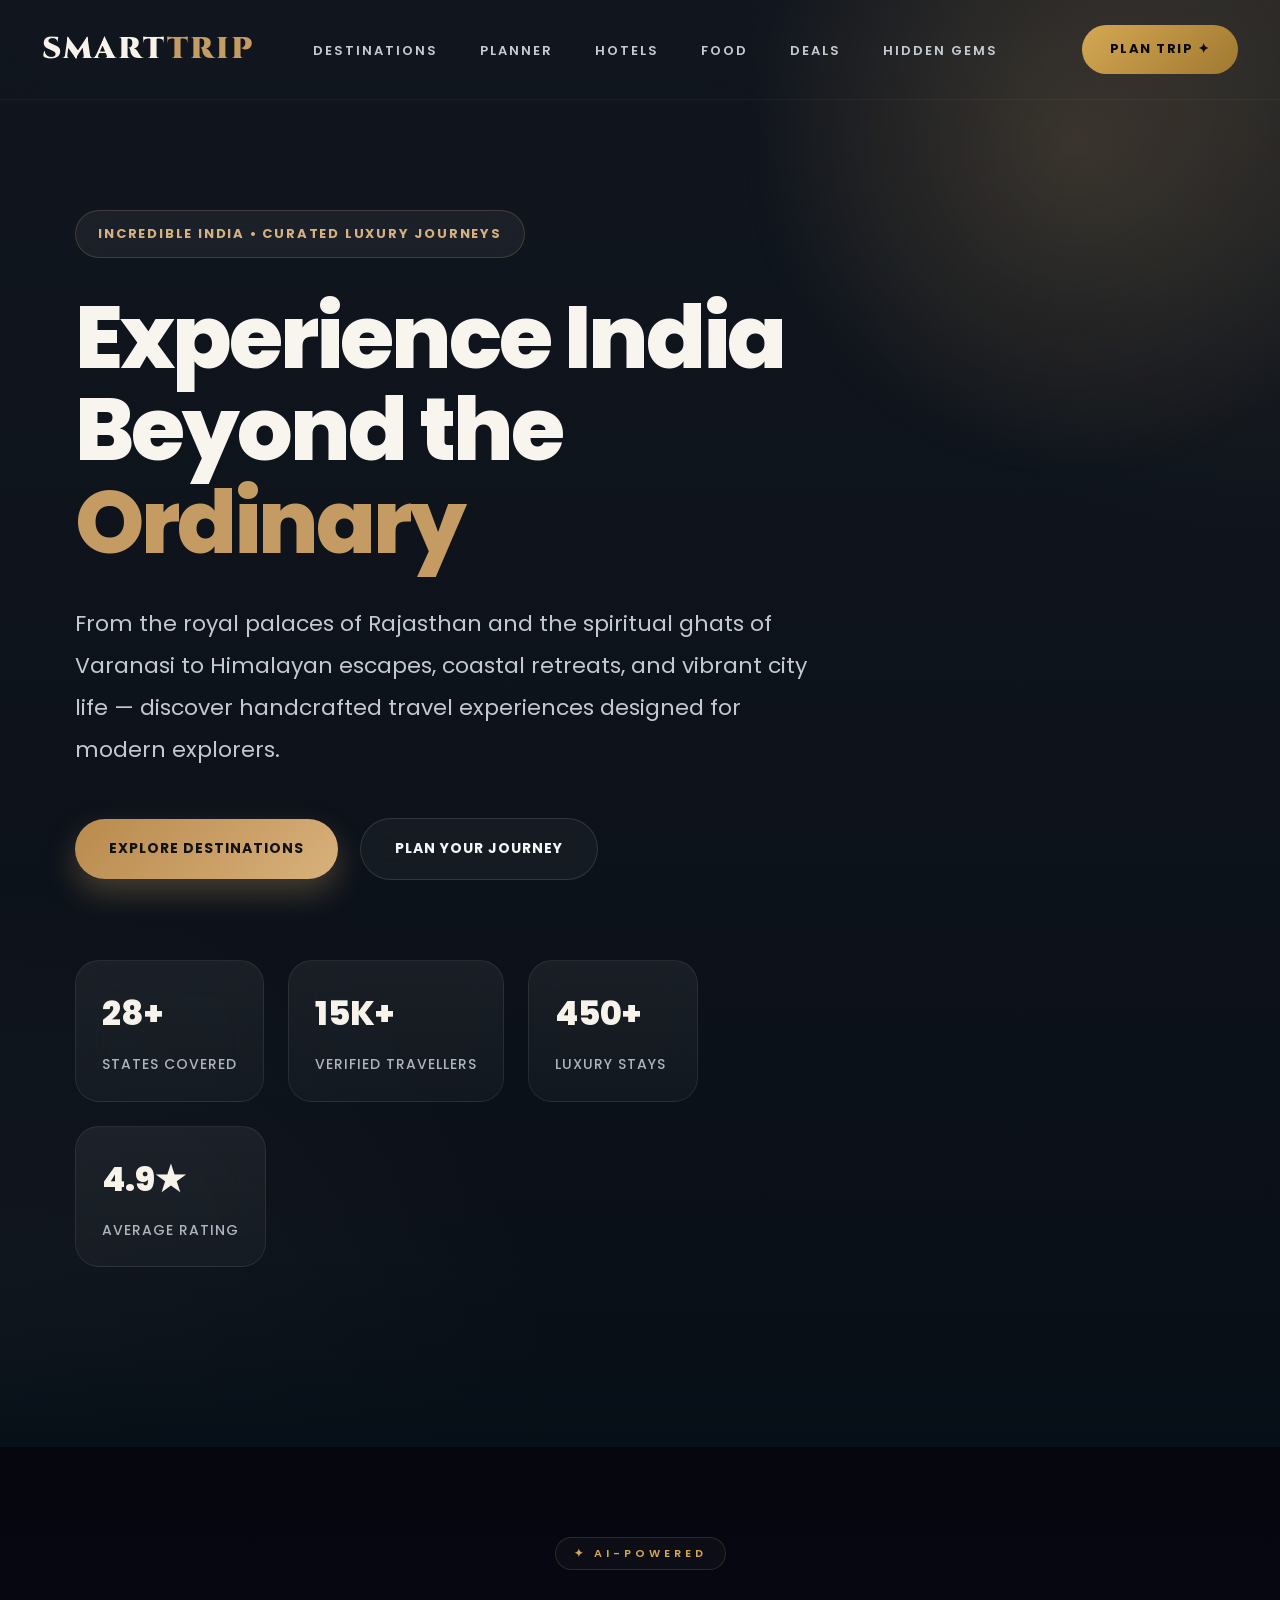
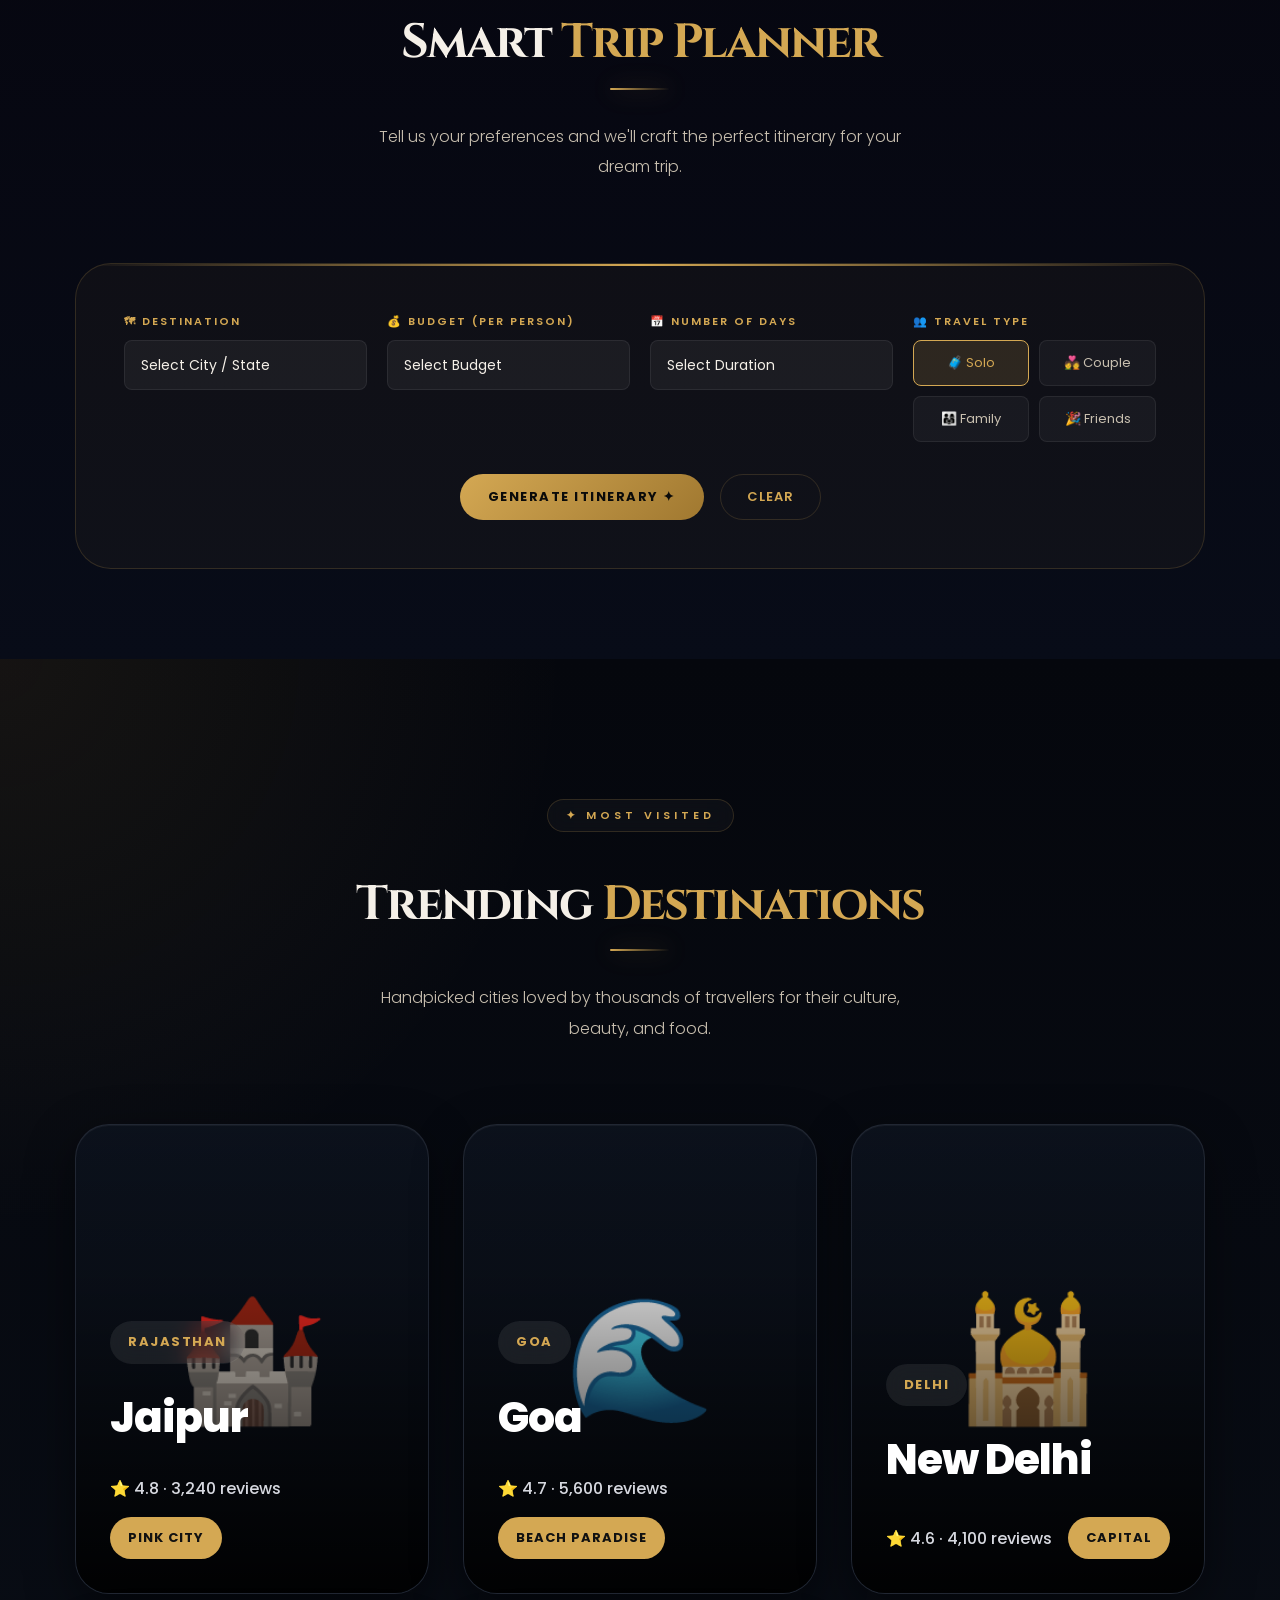
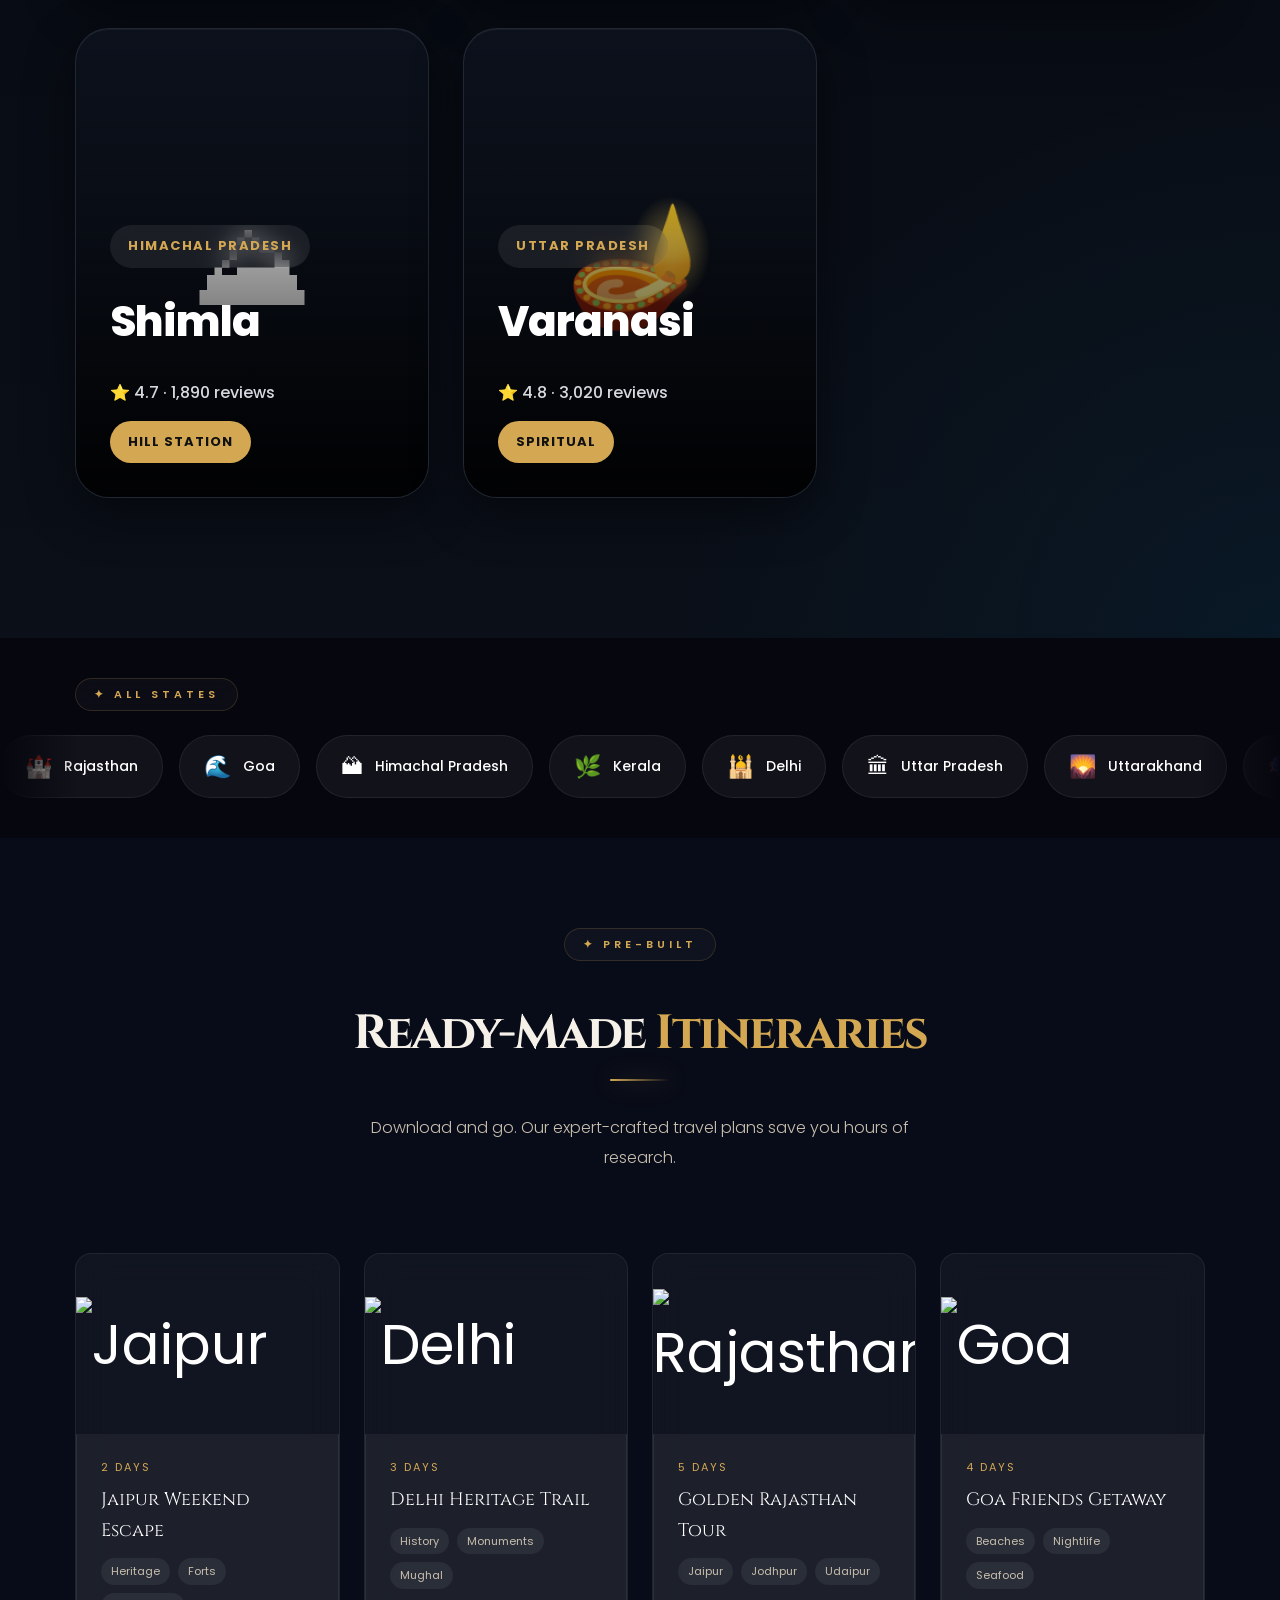
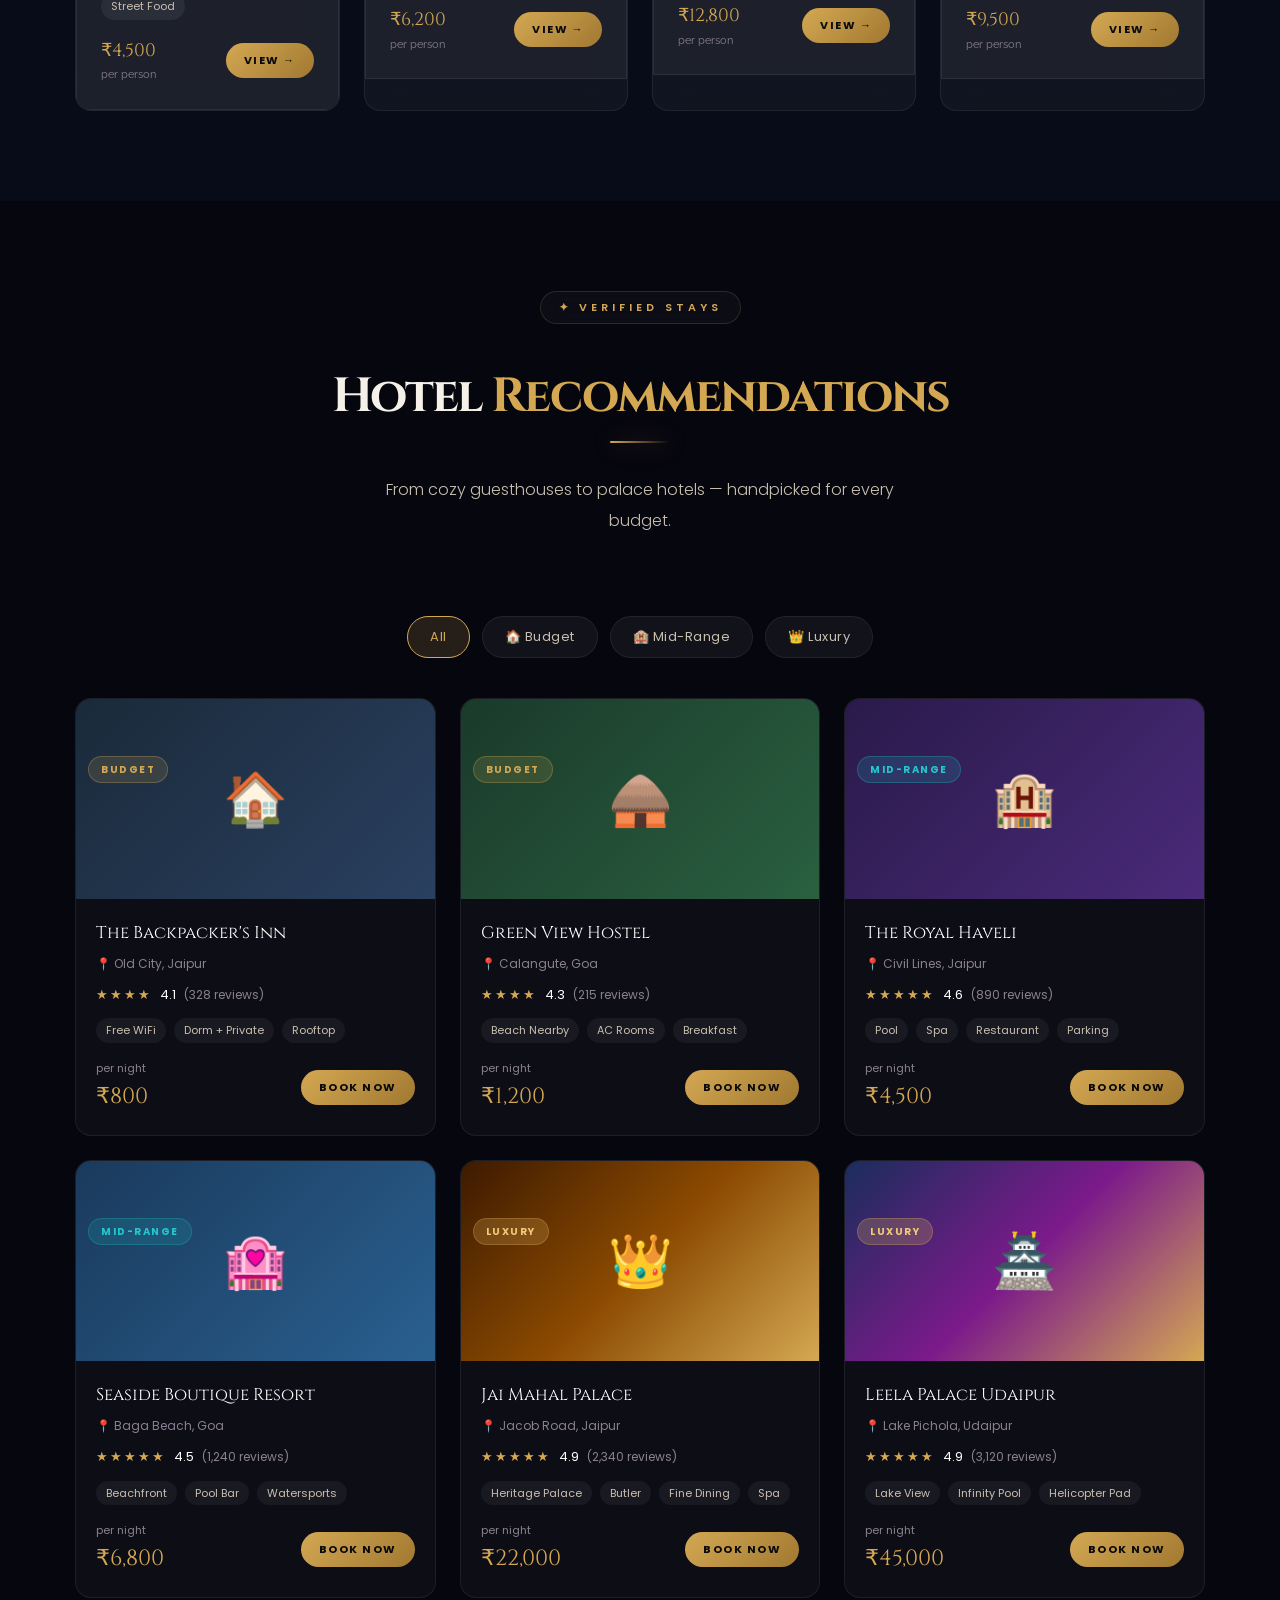
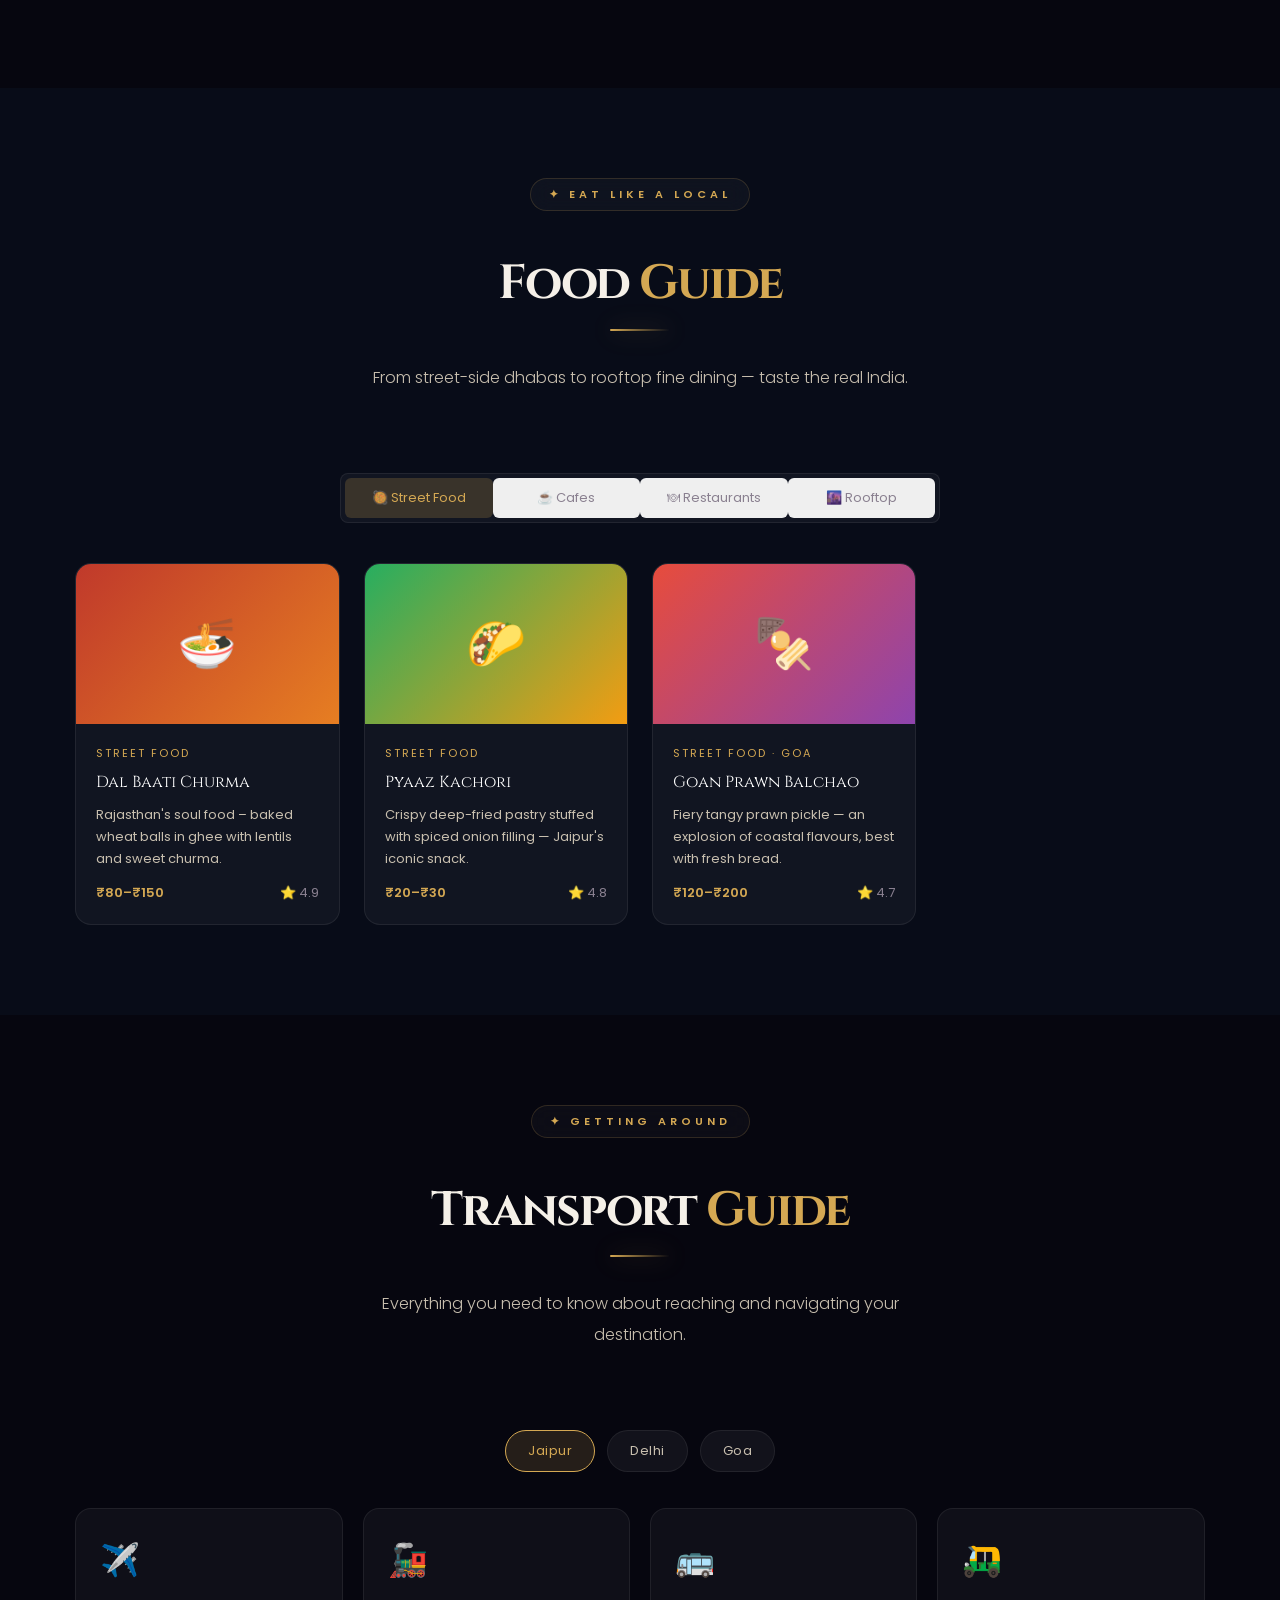
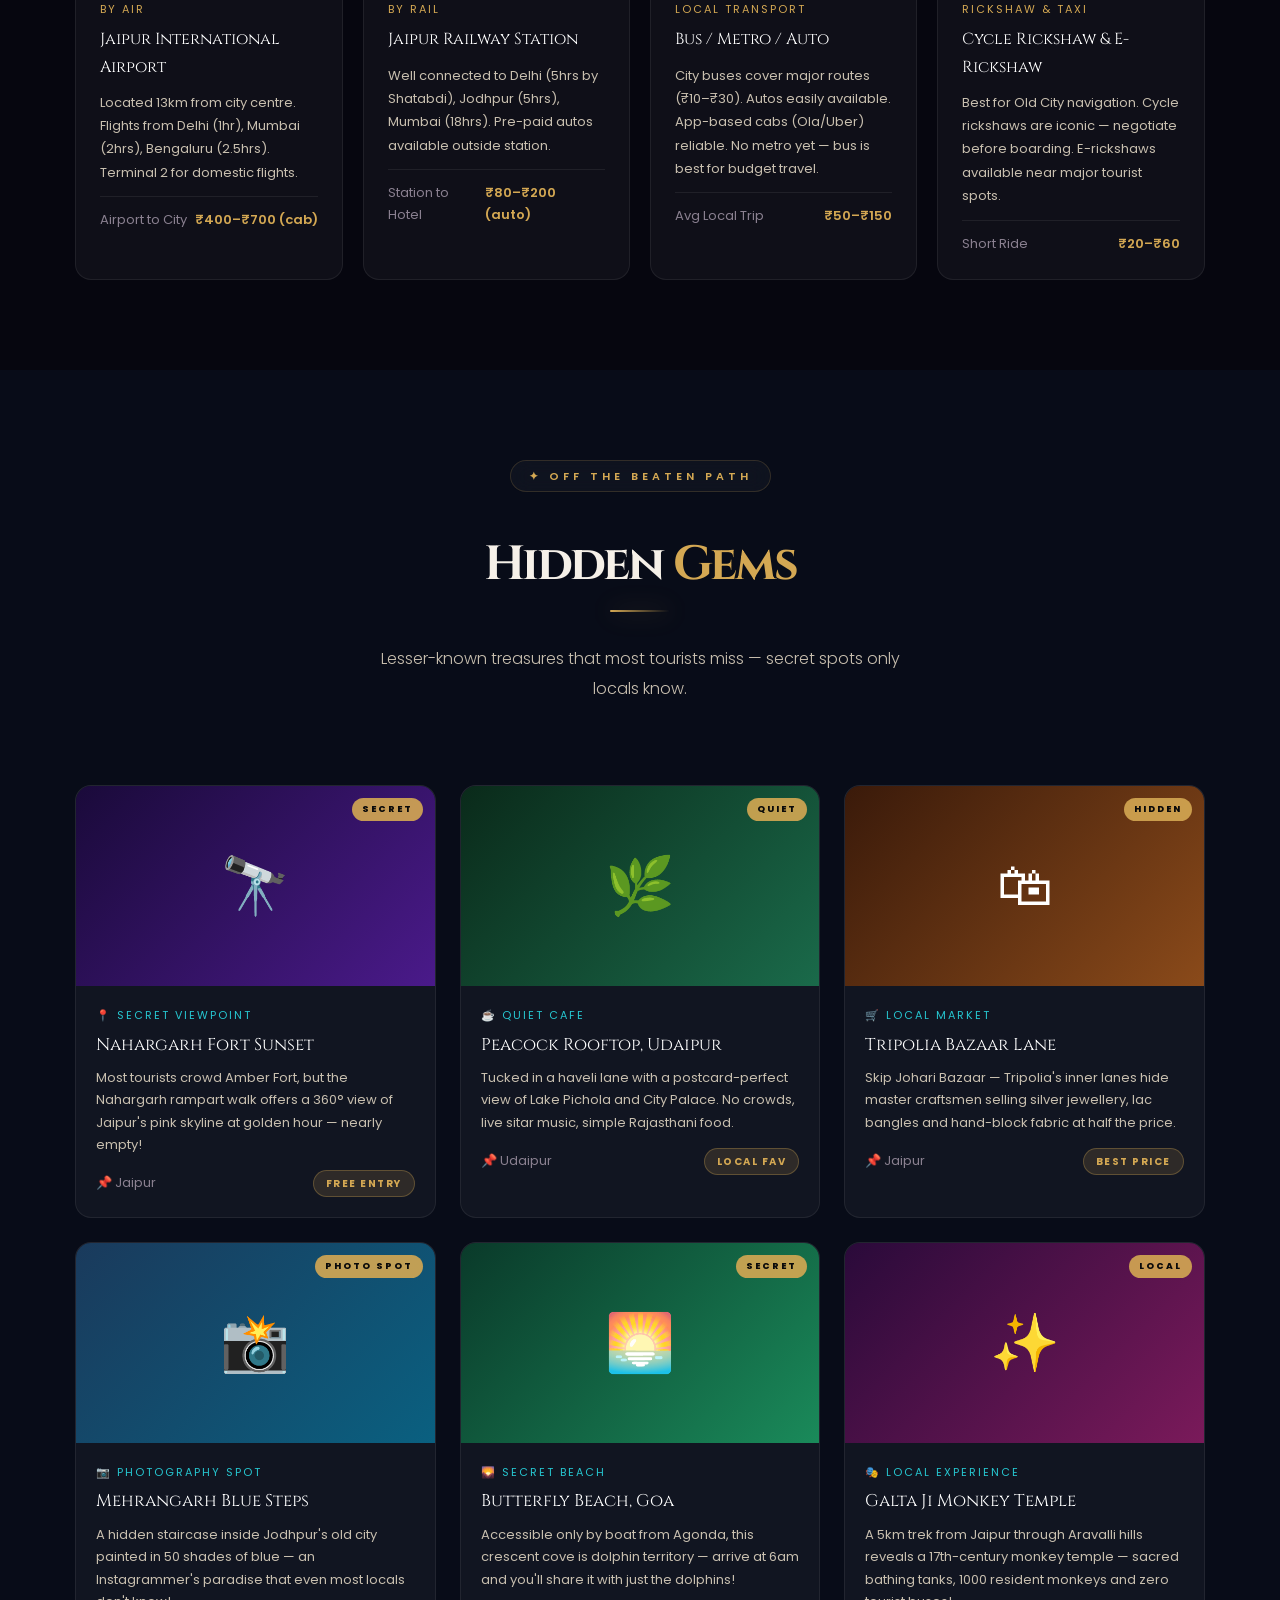
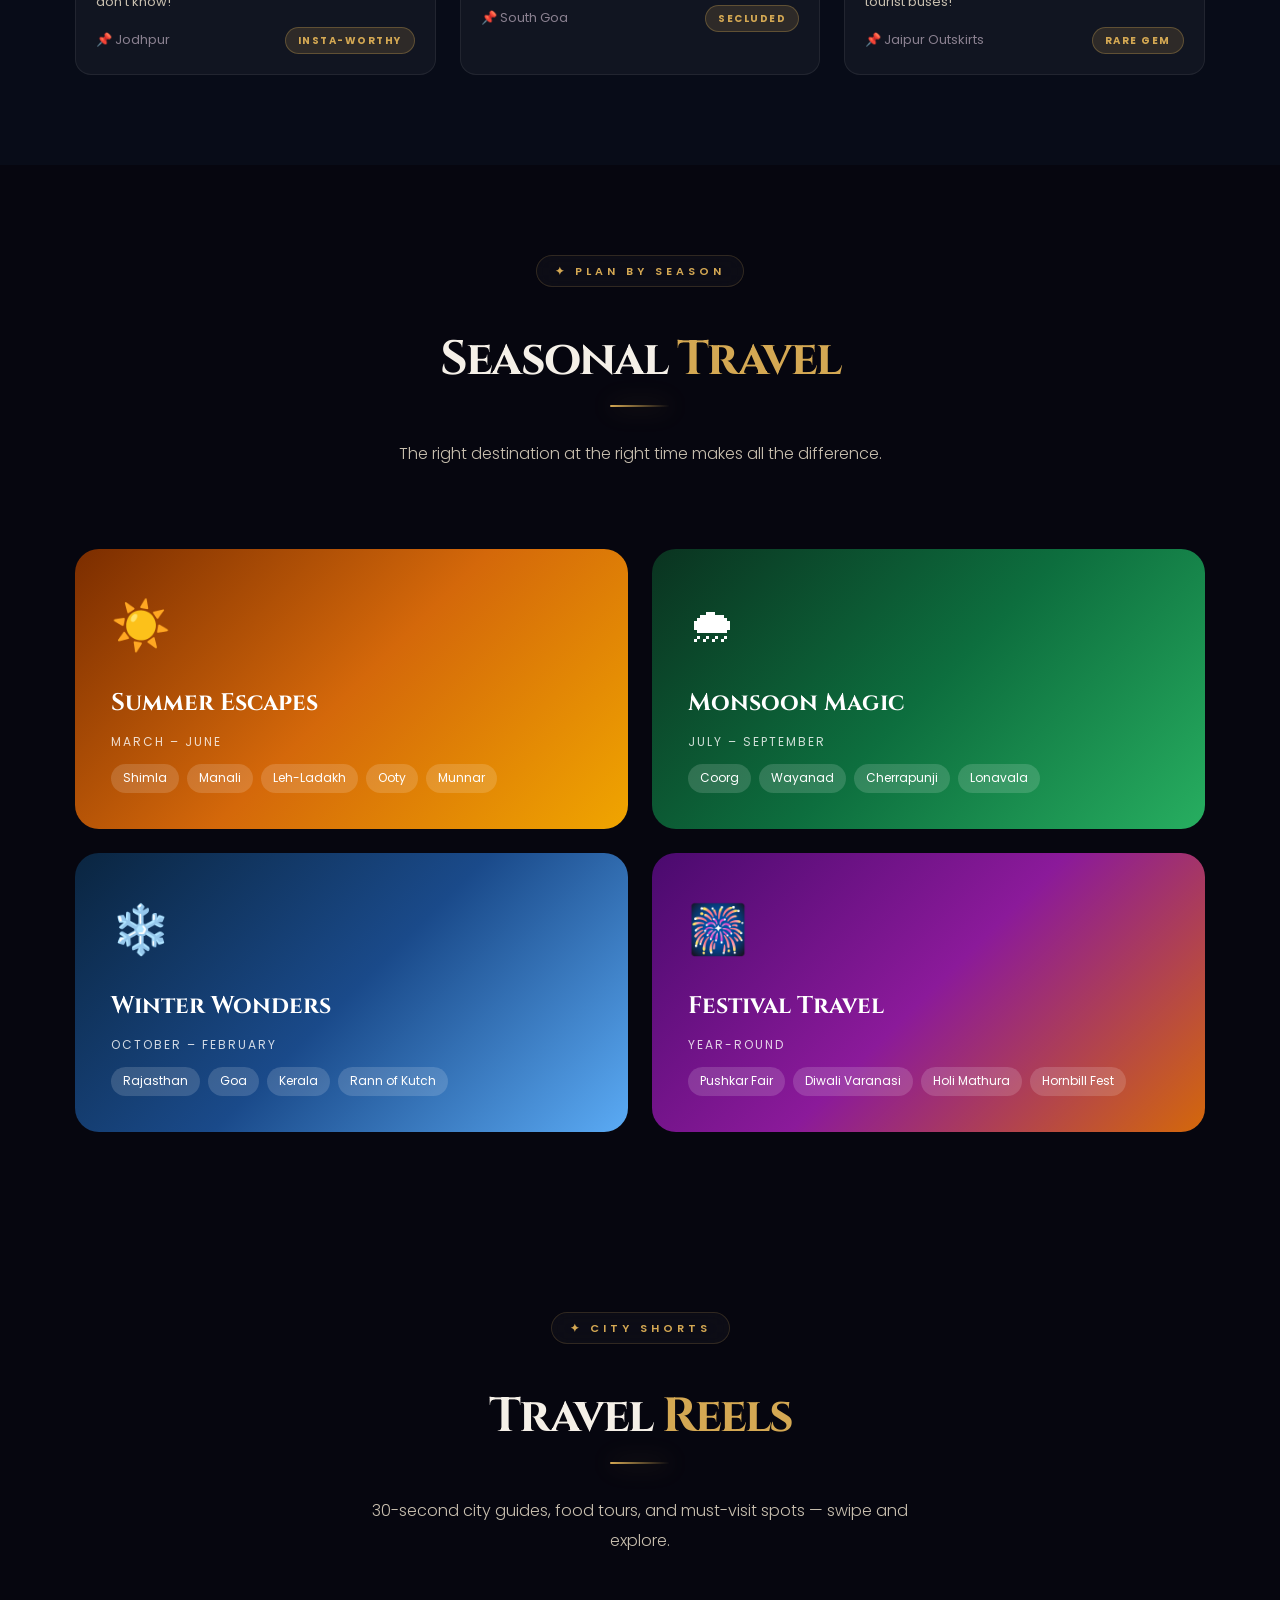
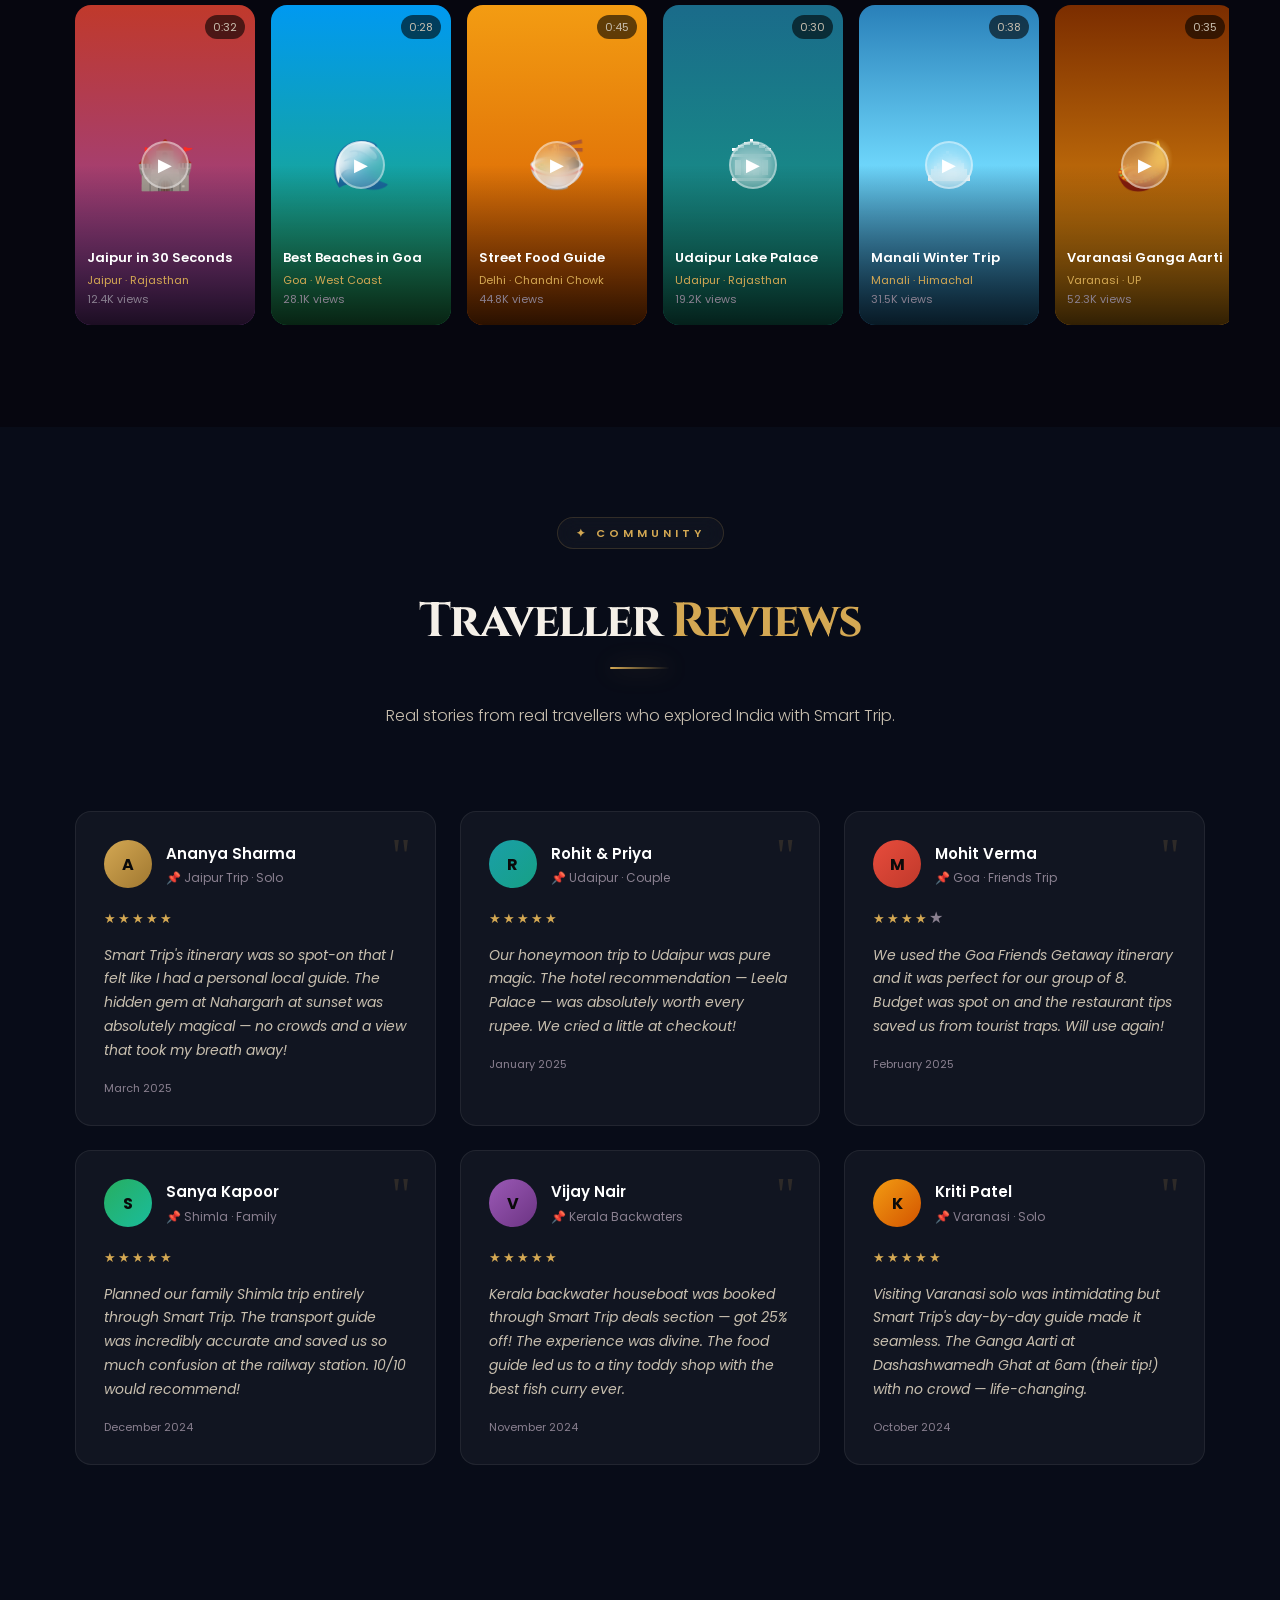
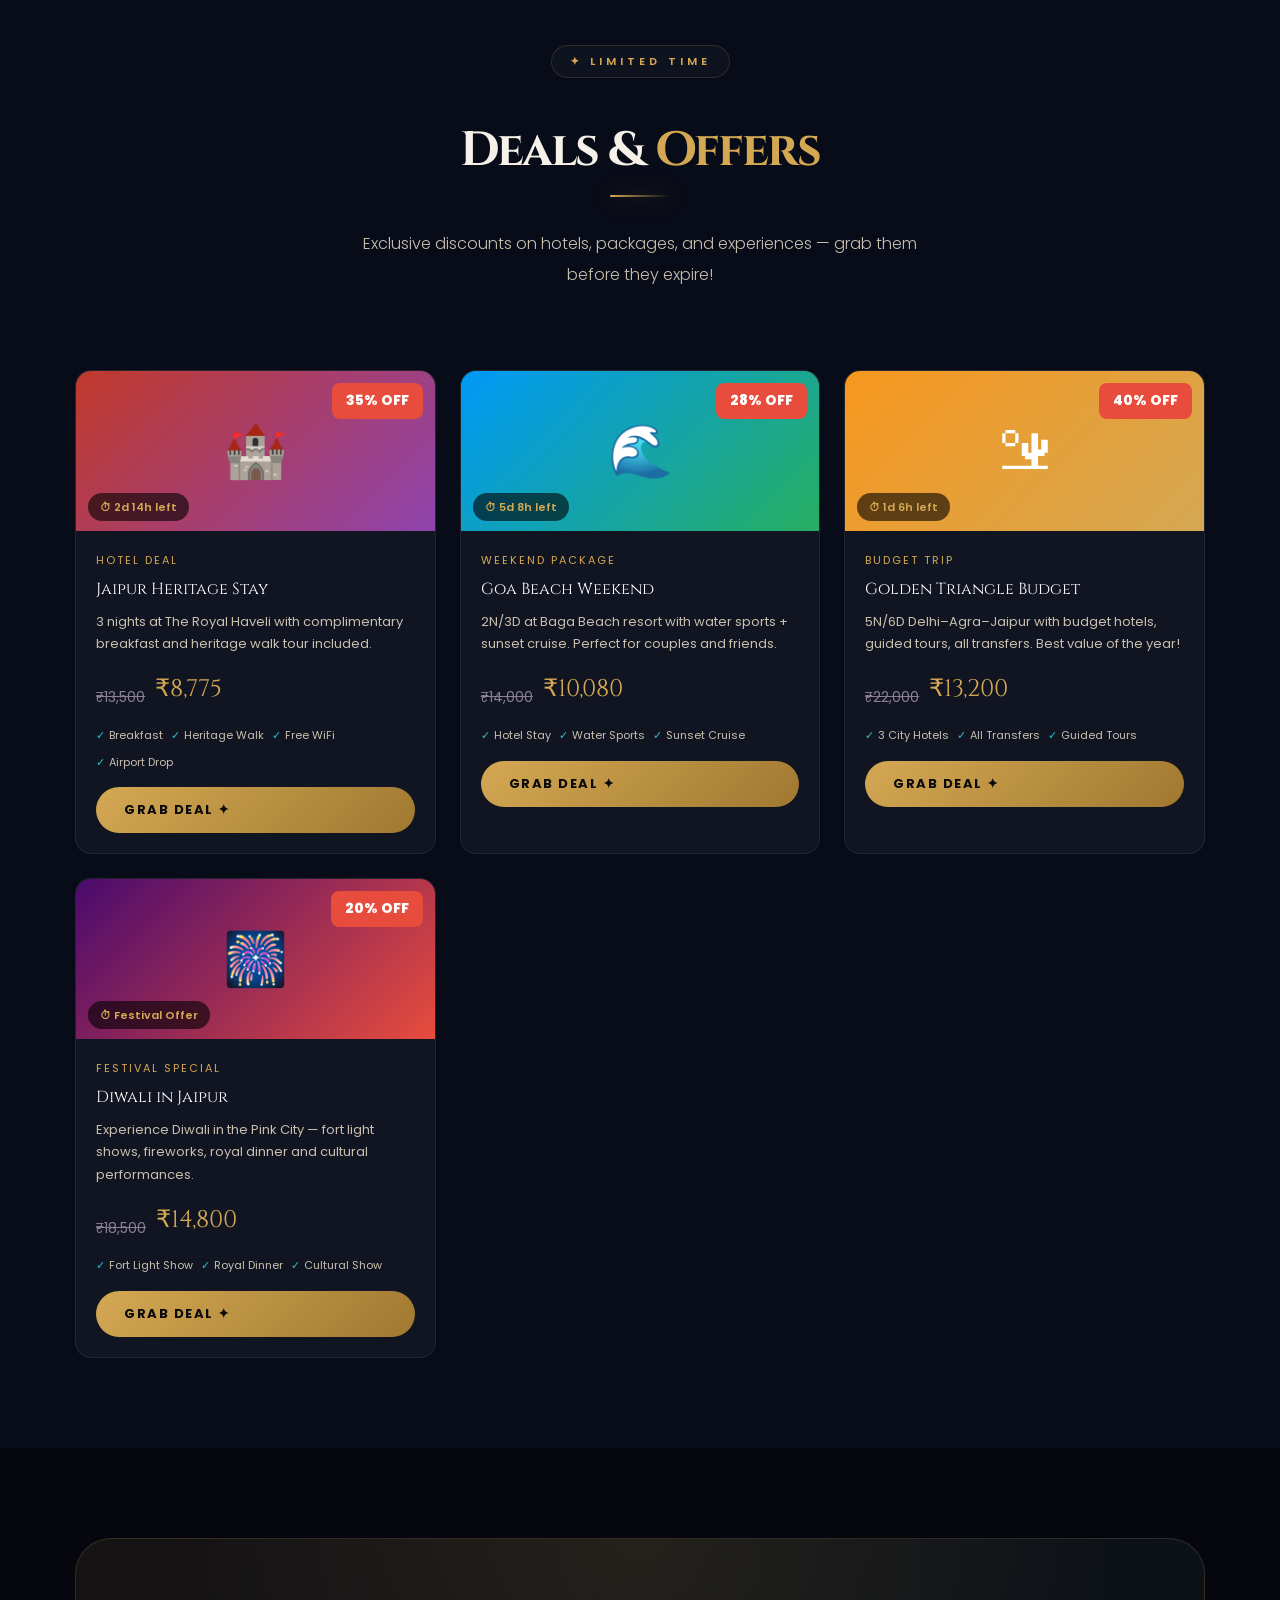
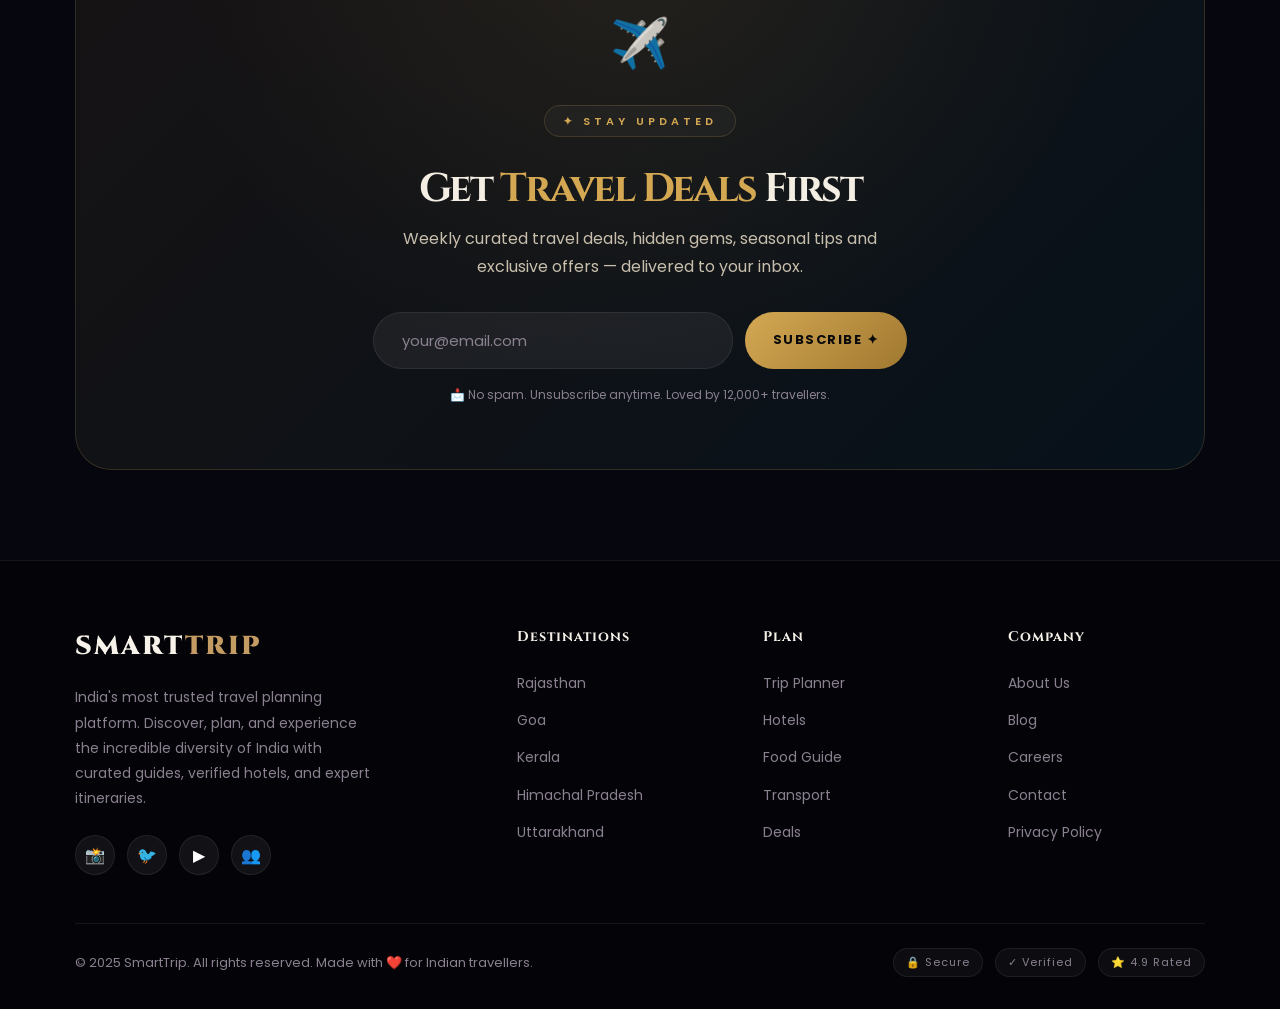
==== index.html @ fc83977a "first commit" ====
<!DOCTYPE html>
<html lang="en">
<head>
     <meta charset="UTF-8">
    <meta name="viewport" content="width=device-width, initial-scale=1.0">
    <meta name="description" content="Smart Trip – India's premium travel planner. Discover hotels, itineraries, hidden gems, food guides, and exclusive deals for every destination.">
    <meta name="keywords" content="India travel, Jaipur trip, Rajasthan tour, hotel booking, travel planner, hidden gems India">
    <title>Smart Trip – Plan Your Perfect Journey</title>
    
    <!-- Google Fonts -->
    <link rel="preconnect" href="https://fonts.googleapis.com">
    <link href="https://fonts.googleapis.com/css2?family=Cinzel:wght@400;600;700;900&amp;family=Raleway:ital,wght@0,300;0,400;0,500;0,600;1,300&amp;family=DM+Serif+Display&amp;display=swap" rel="stylesheet">
    <!-- ============================================================NAVBAR============================================================ -->
    <!-- CSS -->
       <link rel="stylesheet" href="assets/css/style.css">
  <link rel="stylesheet" href="assets/css/auth.css">
</head>
<body>
     <!-- ============================================================
       NAVBAR
  ============================================================ -->
  <nav id="navbar">
    <div class="nav-inner">
      <div class="nav-logo">SMART<span>TRIP</span></div>
      <ul class="nav-links">
        <li><a href="#destinations">Destinations</a></li>
        <li><a href="#planner">Planner</a></li>
        <li><a href="#hotels">Hotels</a></li>
        <li><a href="#food">Food</a></li>
        <li><a href="#deals">Deals</a></li>
        <li><a href="#hidden-gems">Hidden Gems</a></li>
      </ul>
      <a href="#planner" class="btn-gold nav-cta">Plan Trip ✦</a>
      <button class="hamburger" id="hamburger" aria-label="Menu">
        <span></span><span></span><span></span>
      </button>
    </div>
  </nav>

  <!-- Mobile Menu -->
  <div class="mobile-menu" id="mobileMenu">
    <button class="close-menu" id="closeMenu">✕</button>
    <a href="#destinations" onclick="closeMobileMenu()">Destinations</a>
    <a href="#planner" onclick="closeMobileMenu()">Planner</a>
    <a href="#hotels" onclick="closeMobileMenu()">Hotels</a>
    <a href="#food" onclick="closeMobileMenu()">Food</a>
    <a href="#hidden-gems" onclick="closeMobileMenu()">Hidden Gems</a>
    <a href="#deals" onclick="closeMobileMenu()">Deals</a>
  </div>

<!-- ============================================================
     PREMIUM INDIA HERO SECTION
============================================================ -->

<section id="hero">

  <!-- BACKGROUND LAYERS -->

  <div class="hero-overlay"></div>

  <div class="hero-light"></div>

  <div class="hero-noise"></div>


  <!-- MAIN CONTENT -->

  <div class="container">

    <div class="hero-content">

      <!-- TOP LABEL -->

      <div class="hero-badge">
        Incredible India • Curated Luxury Journeys
      </div>


      <!-- MAIN TITLE -->

      <h1 class="hero-title">

        Experience India <br>

        Beyond the <span>Ordinary</span>

      </h1>


      <!-- SUBTEXT -->

      <p class="hero-sub">

        From the royal palaces of Rajasthan and the spiritual ghats of Varanasi
        to Himalayan escapes, coastal retreats, and vibrant city life —
        discover handcrafted travel experiences designed for modern explorers.

      </p>


      <!-- BUTTONS -->

      <div class="hero-buttons">

        <a href="#destinations" class="hero-btn-primary">

          Explore Destinations

        </a>


        <a href="#planner" class="hero-btn-secondary">

          Plan Your Journey

        </a>

      </div>


      <!-- INFO STRIP -->

      <div class="hero-info">

        <div class="info-card">

          <h3>28+</h3>

          <p>States Covered</p>

        </div>


        <div class="info-card">

          <h3>15K+</h3>

          <p>Verified Travellers</p>

        </div>


        <div class="info-card">

          <h3>450+</h3>

          <p>Luxury Stays</p>

        </div>


        <div class="info-card">

          <h3>4.9★</h3>

          <p>Average Rating</p>

        </div>

      </div>

    </div>

  </div>


  <!-- BOTTOM FADE -->

  <div class="hero-bottom-fade"></div>

</section>

  <!-- ============================================================
       FEATURE 1: SMART TRIP PLANNER
  ============================================================ -->
  <section id="planner">
    <div class="container">
      <div class="section-header reveal">
        <span class="section-label">✦ AI-Powered</span>
        <h2 class="section-title">Smart <span>Trip Planner</span></h2>
        <div class="gold-line"></div>
        <p class="section-sub">Tell us your preferences and we'll craft the perfect itinerary for your dream trip.</p>
      </div>
      <div class="planner-card reveal">
        <div class="planner-grid">
          <!-- State / City -->
          <div class="planner-field">
            <label>🗺 Destination</label>
            <select id="pl-city">
              <option value="">Select City / State</option>
              <option value="Jaipur">Jaipur, Rajasthan</option>
              <option value="Udaipur">Udaipur, Rajasthan</option>
              <option value="Jodhpur">Jodhpur, Rajasthan</option>
              <option value="Delhi">New Delhi</option>
              <option value="Goa">Goa</option>
              <option value="Shimla">Shimla, Himachal</option>
              <option value="Varanasi">Varanasi, UP</option>
              <option value="Mumbai">Mumbai, Maharashtra</option>
              <option value="Kerala">Kerala (God's Own Country)</option>
              <option value="Manali">Manali, Himachal</option>
            </select>
          </div>
          <!-- Budget -->
          <div class="planner-field">
            <label>💰 Budget (per person)</label>
            <select id="pl-budget">
              <option value="">Select Budget</option>
              <option value="budget">Budget – Under ₹5,000</option>
              <option value="mid">Mid-Range – ₹5K–₹15K</option>
              <option value="luxury">Luxury – ₹15K+</option>
            </select>
          </div>
          <!-- Days -->
          <div class="planner-field">
            <label>📅 Number of Days</label>
            <select id="pl-days">
              <option value="">Select Duration</option>
              <option value="1">1 Day (Quick Getaway)</option>
              <option value="2">2 Days (Weekend)</option>
              <option value="3">3 Days</option>
              <option value="5">5 Days</option>
              <option value="7">7 Days (Full Week)</option>
              <option value="10">10 Days (Explorer)</option>
            </select>
          </div>
          <!-- Group Type -->
          <div class="planner-field">
            <label>👥 Travel Type</label>
            <div class="planner-type-group" id="travelType">
              <button class="type-btn active" data-type="Solo">🧳 Solo</button>
              <button class="type-btn" data-type="Couple">💑 Couple</button>
              <button class="type-btn" data-type="Family">👨&zwj;👩&zwj;👧 Family</button>
              <button class="type-btn" data-type="Friends">🎉 Friends</button>
            </div>
          </div>
        </div>
        <div class="planner-actions">
          <button class="btn-gold" onclick="generateItinerary()">Generate Itinerary ✦</button>
          <button class="btn-outline" onclick="clearPlanner()">Clear</button>
        </div>
        <!-- Itinerary Result -->
        <div id="itinerary-result">
          <div class="itinerary-header">
            <div>
              <div class="section-label" id="itin-badge">Your Trip</div>
              <h3 class="section-title" style="font-size:26px;" id="itin-title">Sample Itinerary</h3>
            </div>
            <div style="text-align:right">
              <div class="badge" id="itin-budget-badge">Mid-Range</div>
            </div>
          </div>
          <div class="itinerary-days" id="itin-days"></div>
        </div>
      </div>
    </div>
  </section>

  
<!-- ============================================================
       TRENDING DESTINATIONS
  ============================================================ -->
   <section id="destinations">

  <div class="container">

    <div class="section-header reveal">

      <span class="section-label">✦ Most Visited</span>

      <h2 class="section-title">
        Trending <span>Destinations</span>
      </h2>

      <div class="gold-line"></div>

      <p class="section-sub">
        Handpicked cities loved by thousands of travellers
        for their culture, beauty, and food.
      </p>

    </div>


    <div class="dest-grid reveal">


      <!-- RAJASTHAN -->

      <a href="rajasthan.html" class="dest-link">

        <div class="dest-card">

          <div class="dest-img dest-img-placeholder grad-jaipur">
            🏰
          </div>

          <div class="dest-overlay"></div>

          <div class="dest-content">

            <div class="dest-state">Rajasthan</div>

            <div class="dest-name">Jaipur</div>

            <div class="dest-meta">

              <div class="dest-rating">
                ⭐ 4.8 · 3,240 reviews
              </div>

              <span class="dest-tag">
                Pink City
              </span>

            </div>

          </div>

        </div>

      </a>



      <!-- GOA -->

      <a href="goa.html" class="dest-link">

        <div class="dest-card">

          <div class="dest-img dest-img-placeholder grad-goa">
            🌊
          </div>

          <div class="dest-overlay"></div>

          <div class="dest-content">

            <div class="dest-state">Goa</div>

            <div class="dest-name">Goa</div>

            <div class="dest-meta">

              <div class="dest-rating">
                ⭐ 4.7 · 5,600 reviews
              </div>

              <span class="dest-tag">
                Beach Paradise
              </span>

            </div>

          </div>

        </div>

      </a>



      <!-- DELHI -->

      <a href="newdelhi.html" class="dest-link">

        <div class="dest-card">

          <div class="dest-img dest-img-placeholder grad-delhi">
            🕌
          </div>

          <div class="dest-overlay"></div>

          <div class="dest-content">

            <div class="dest-state">Delhi</div>

            <div class="dest-name">New Delhi</div>

            <div class="dest-meta">

              <div class="dest-rating">
                ⭐ 4.6 · 4,100 reviews
              </div>

              <span class="dest-tag">
                Capital
              </span>

            </div>

          </div>

        </div>

      </a>



      <!-- SHIMLA -->

      <a href="shimla.html" class="dest-link">

        <div class="dest-card">

          <div class="dest-img dest-img-placeholder grad-shimla">
            ⛰
          </div>

          <div class="dest-overlay"></div>

          <div class="dest-content">

            <div class="dest-state">
              Himachal Pradesh
            </div>

            <div class="dest-name">
              Shimla
            </div>

            <div class="dest-meta">

              <div class="dest-rating">
                ⭐ 4.7 · 1,890 reviews
              </div>

              <span class="dest-tag">
                Hill Station
              </span>

            </div>

          </div>

        </div>

      </a>



      <!-- VARANASI -->

      <a href="varanasi.html" class="dest-link">

        <div class="dest-card">

          <div class="dest-img dest-img-placeholder grad-varanasi">
            🪔
          </div>

          <div class="dest-overlay"></div>

          <div class="dest-content">

            <div class="dest-state">
              Uttar Pradesh
            </div>

            <div class="dest-name">
              Varanasi
            </div>

            <div class="dest-meta">

              <div class="dest-rating">
                ⭐ 4.8 · 3,020 reviews
              </div>

              <span class="dest-tag">
                Spiritual
              </span>

            </div>

          </div>

        </div>

      </a>


    </div>

  </div>

</section>
  
  
  <!-- States Slider -->
  <section id="states" style="padding: 40px 0;">
    <div class="container" style="margin-bottom:24px;">
      <p class="section-label" style="margin:0">✦ All States</p>
    </div>
    <div class="states-track-wrap">
      <div class="states-track" id="statesTrack">
        <!-- duplicated for infinite scroll -->
        <div class="state-chip"><span class="flag">🏰</span>Rajasthan</div>
        <div class="state-chip"><span class="flag">🌊</span>Goa</div>
        <div class="state-chip"><span class="flag">🏔</span>Himachal Pradesh</div>
        <div class="state-chip"><span class="flag">🌿</span>Kerala</div>
        <div class="state-chip"><span class="flag">🕌</span>Delhi</div>
        <div class="state-chip"><span class="flag">🏛</span>Uttar Pradesh</div>
        <div class="state-chip"><span class="flag">🌄</span>Uttarakhand</div>
        <div class="state-chip"><span class="flag">🎭</span>Maharashtra</div>
        <div class="state-chip"><span class="flag">🐅</span>Madhya Pradesh</div>
        <div class="state-chip"><span class="flag">⛩</span>Tamil Nadu</div>
        <div class="state-chip"><span class="flag">🌺</span>Karnataka</div>
        <div class="state-chip"><span class="flag">🎨</span>Gujarat</div>
        <div class="state-chip"><span class="flag">❄</span>Jammu & Kashmir</div>
        <div class="state-chip"><span class="flag">🍵</span>Assam</div>
        <div class="state-chip"><span class="flag">🔥</span>Andhra Pradesh</div>
        <!-- Duplicate for seamless loop -->
        <div class="state-chip"><span class="flag">🏰</span>Rajasthan</div>
        <div class="state-chip"><span class="flag">🌊</span>Goa</div>
        <div class="state-chip"><span class="flag">🏔</span>Himachal Pradesh</div>
        <div class="state-chip"><span class="flag">🌿</span>Kerala</div>
        <div class="state-chip"><span class="flag">🕌</span>Delhi</div>
        <div class="state-chip"><span class="flag">🏛</span>Uttar Pradesh</div>
        <div class="state-chip"><span class="flag">🌄</span>Uttarakhand</div>
        <div class="state-chip"><span class="flag">🎭</span>Maharashtra</div>
        <div class="state-chip"><span class="flag">🐅</span>Madhya Pradesh</div>
        <div class="state-chip"><span class="flag">⛩</span>Tamil Nadu</div>
        <div class="state-chip"><span class="flag">🌺</span>Karnataka</div>
        <div class="state-chip"><span class="flag">🎨</span>Gujarat</div>
        <div class="state-chip"><span class="flag">❄</span>Jammu & Kashmir</div>
        <div class="state-chip"><span class="flag">🍵</span>Assam</div>
        <div class="state-chip"><span class="flag">🔥</span>Andhra Pradesh</div>
      </div>
    </div>
  </section>



  <!-- ============================================================
       FEATURE 6: READY-MADE ITINERARY CARDS
  ============================================================ -->
  <section id="itinerary-cards">

  <div class="container">

    <div class="section-header reveal">

      <span class="section-label">✦ Pre-Built</span>

      <h2 class="section-title">
        Ready-Made <span>Itineraries</span>
      </h2>

      <div class="gold-line"></div>

      <p class="section-sub">
        Download and go. Our expert-crafted travel plans save you hours of research.
      </p>

    </div>


    <div class="itin-grid reveal">


      <!-- JAIPUR -->

      <div class="itin-card glass-card">

        <div class="itin-banner">

          <img
            src="https://images.unsplash.com/photo-1477587458883-47145ed94245?q=80&w=1200&auto=format&fit=crop"
            alt="Jaipur">

        </div>

        <div class="itin-body">

          <div class="itin-duration">2 Days</div>

          <div class="itin-title">
            Jaipur Weekend Escape
          </div>

          <div class="itin-tags">

            <span class="itin-tag">Heritage</span>

            <span class="itin-tag">Forts</span>

            <span class="itin-tag">Street Food</span>

          </div>

          <div class="itin-footer">

            <div class="itin-price">
              ₹4,500<small>per person</small>
            </div>

            <button
              class="btn-gold"
              style="padding:9px 18px;font-size:11px;"
              onclick="loadPrebuiltItinerary('jaipur2')">

              View →

            </button>

          </div>

        </div>

      </div>



      <!-- DELHI -->

      <div class="itin-card glass-card">

        <div class="itin-banner">

          <img
            src="https://images.unsplash.com/photo-1587474260584-136574528ed5?q=80&w=1200&auto=format&fit=crop"
            alt="Delhi">

        </div>

        <div class="itin-body">

          <div class="itin-duration">3 Days</div>

          <div class="itin-title">
            Delhi Heritage Trail
          </div>

          <div class="itin-tags">

            <span class="itin-tag">History</span>

            <span class="itin-tag">Monuments</span>

            <span class="itin-tag">Mughal</span>

          </div>

          <div class="itin-footer">

            <div class="itin-price">
              ₹6,200<small>per person</small>
            </div>

            <button
              class="btn-gold"
              style="padding:9px 18px;font-size:11px;"
              onclick="loadPrebuiltItinerary('delhi3')">

              View →

            </button>

          </div>

        </div>

      </div>



      <!-- RAJASTHAN -->

      <div class="itin-card glass-card">

        <div class="itin-banner">

          <img
            src="https://images.unsplash.com/photo-1524492412937-b28074a5d7da?q=80&w=1200&auto=format&fit=crop"
            alt="Rajasthan">

        </div>

        <div class="itin-body">

          <div class="itin-duration">5 Days</div>

          <div class="itin-title">
            Golden Rajasthan Tour
          </div>

          <div class="itin-tags">

            <span class="itin-tag">Jaipur</span>

            <span class="itin-tag">Jodhpur</span>

            <span class="itin-tag">Udaipur</span>

          </div>

          <div class="itin-footer">

            <div class="itin-price">
              ₹12,800<small>per person</small>
            </div>

            <button
              class="btn-gold"
              style="padding:9px 18px;font-size:11px;"
              onclick="loadPrebuiltItinerary('raj5')">

              View →

            </button>

          </div>

        </div>

      </div>



      <!-- GOA -->

      <div class="itin-card glass-card">

        <div class="itin-banner">

          <img
            src="https://images.unsplash.com/photo-1507525428034-b723cf961d3e?q=80&w=1200&auto=format&fit=crop"
            alt="Goa">

        </div>

        <div class="itin-body">

          <div class="itin-duration">4 Days</div>

          <div class="itin-title">
            Goa Friends Getaway
          </div>

          <div class="itin-tags">

            <span class="itin-tag">Beaches</span>

            <span class="itin-tag">Nightlife</span>

            <span class="itin-tag">Seafood</span>

          </div>

          <div class="itin-footer">

            <div class="itin-price">
              ₹9,500<small>per person</small>
            </div>

            <button
              class="btn-gold"
              style="padding:9px 18px;font-size:11px;"
              onclick="loadPrebuiltItinerary('goa4')">

              View →

            </button>

          </div>

        </div>

      </div>


    </div>

  </div>

</section>
  <!-- ============================================================
       FEATURE 2: HOTEL / STAY RECOMMENDATIONS
  ============================================================ -->
  <section id="hotels">
    <div class="container">
      <div class="section-header reveal">
        <span class="section-label">✦ Verified Stays</span>
        <h2 class="section-title">Hotel <span>Recommendations</span></h2>
        <div class="gold-line"></div>
        <p class="section-sub">From cozy guesthouses to palace hotels — handpicked for every budget.</p>
      </div>
      <div class="hotels-filter reveal">
        <button class="filter-btn active" onclick="filterHotels('all', this)">All</button>
        <button class="filter-btn" onclick="filterHotels('budget', this)">🏠 Budget</button>
        <button class="filter-btn" onclick="filterHotels('mid', this)">🏨 Mid-Range</button>
        <button class="filter-btn" onclick="filterHotels('luxury', this)">👑 Luxury</button>
      </div>
      <div class="hotels-grid reveal" id="hotelsGrid">
        <!-- Budget -->
        <div class="hotel-card" data-tier="budget">
          <div class="hotel-img" style="background:linear-gradient(135deg,#1a2a3a,#2a4060);">🏠
            <span class="hotel-tier"><span class="badge">Budget</span></span>
          </div>
          <div class="hotel-body">
            <div class="hotel-name">The Backpacker's Inn</div>
            <div class="hotel-location">📍 Old City, Jaipur</div>
            <div class="hotel-rating">
              <span class="stars">★★★★</span>
              <span>4.1</span>
              <span class="count">(328 reviews)</span>
            </div>
            <div class="hotel-amenities">
              <span class="amenity">Free WiFi</span>
              <span class="amenity">Dorm + Private</span>
              <span class="amenity">Rooftop</span>
            </div>
            <div class="hotel-footer">
              <div class="hotel-price">
                <div class="per-night">per night</div>
                <div class="amount">₹800</div>
              </div>
              <button class="btn-gold" style="padding:9px 18px;font-size:11px;">Book Now</button>
            </div>
          </div>
        </div>
        <div class="hotel-card" data-tier="budget">
          <div class="hotel-img" style="background:linear-gradient(135deg,#1a3a2a,#2a6040);">🛖
            <span class="hotel-tier"><span class="badge">Budget</span></span>
          </div>
          <div class="hotel-body">
            <div class="hotel-name">Green View Hostel</div>
            <div class="hotel-location">📍 Calangute, Goa</div>
            <div class="hotel-rating">
              <span class="stars">★★★★</span>
              <span>4.3</span>
              <span class="count">(215 reviews)</span>
            </div>
            <div class="hotel-amenities">
              <span class="amenity">Beach Nearby</span>
              <span class="amenity">AC Rooms</span>
              <span class="amenity">Breakfast</span>
            </div>
            <div class="hotel-footer">
              <div class="hotel-price">
                <div class="per-night">per night</div>
                <div class="amount">₹1,200</div>
              </div>
              <button class="btn-gold" style="padding:9px 18px;font-size:11px;">Book Now</button>
            </div>
          </div>
        </div>
        <!-- Mid -->
        <div class="hotel-card" data-tier="mid">
          <div class="hotel-img" style="background:linear-gradient(135deg,#2a1a4a,#4a2a7a);">🏨
            <span class="hotel-tier"><span class="badge" style="background:rgba(26,159,168,0.2);color:#26c6d0;border-color:rgba(26,159,168,0.4);">Mid-Range</span></span>
          </div>
          <div class="hotel-body">
            <div class="hotel-name">The Royal Haveli</div>
            <div class="hotel-location">📍 Civil Lines, Jaipur</div>
            <div class="hotel-rating">
              <span class="stars">★★★★★</span>
              <span>4.6</span>
              <span class="count">(890 reviews)</span>
            </div>
            <div class="hotel-amenities">
              <span class="amenity">Pool</span>
              <span class="amenity">Spa</span>
              <span class="amenity">Restaurant</span>
              <span class="amenity">Parking</span>
            </div>
            <div class="hotel-footer">
              <div class="hotel-price">
                <div class="per-night">per night</div>
                <div class="amount">₹4,500</div>
              </div>
              <button class="btn-gold" style="padding:9px 18px;font-size:11px;">Book Now</button>
            </div>
          </div>
        </div>
        <div class="hotel-card" data-tier="mid">
          <div class="hotel-img" style="background:linear-gradient(135deg,#1a3a5c,#2a6090);">🏩
            <span class="hotel-tier"><span class="badge" style="background:rgba(26,159,168,0.2);color:#26c6d0;border-color:rgba(26,159,168,0.4);">Mid-Range</span></span>
          </div>
          <div class="hotel-body">
            <div class="hotel-name">Seaside Boutique Resort</div>
            <div class="hotel-location">📍 Baga Beach, Goa</div>
            <div class="hotel-rating">
              <span class="stars">★★★★★</span>
              <span>4.5</span>
              <span class="count">(1,240 reviews)</span>
            </div>
            <div class="hotel-amenities">
              <span class="amenity">Beachfront</span>
              <span class="amenity">Pool Bar</span>
              <span class="amenity">Watersports</span>
            </div>
            <div class="hotel-footer">
              <div class="hotel-price">
                <div class="per-night">per night</div>
                <div class="amount">₹6,800</div>
              </div>
              <button class="btn-gold" style="padding:9px 18px;font-size:11px;">Book Now</button>
            </div>
          </div>
        </div>
        <!-- Luxury -->
        <div class="hotel-card" data-tier="luxury">
          <div class="hotel-img" style="background:linear-gradient(135deg,#3d1a00,#8b4a00,#d4a853);">👑
            <span class="hotel-tier"><span class="badge" style="background:rgba(212,168,83,0.25);color:#f0c878;">Luxury</span></span>
          </div>
          <div class="hotel-body">
            <div class="hotel-name">Jai Mahal Palace</div>
            <div class="hotel-location">📍 Jacob Road, Jaipur</div>
            <div class="hotel-rating">
              <span class="stars">★★★★★</span>
              <span>4.9</span>
              <span class="count">(2,340 reviews)</span>
            </div>
            <div class="hotel-amenities">
              <span class="amenity">Heritage Palace</span>
              <span class="amenity">Butler</span>
              <span class="amenity">Fine Dining</span>
              <span class="amenity">Spa</span>
            </div>
            <div class="hotel-footer">
              <div class="hotel-price">
                <div class="per-night">per night</div>
                <div class="amount">₹22,000</div>
              </div>
              <button class="btn-gold" style="padding:9px 18px;font-size:11px;">Book Now</button>
            </div>
          </div>
        </div>
        <div class="hotel-card" data-tier="luxury">
          <div class="hotel-img" style="background:linear-gradient(135deg,#1a2d5c,#7b1a8a,#d4a853);">🏯
            <span class="hotel-tier"><span class="badge" style="background:rgba(212,168,83,0.25);color:#f0c878;">Luxury</span></span>
          </div>
          <div class="hotel-body">
            <div class="hotel-name">Leela Palace Udaipur</div>
            <div class="hotel-location">📍 Lake Pichola, Udaipur</div>
            <div class="hotel-rating">
              <span class="stars">★★★★★</span>
              <span>4.9</span>
              <span class="count">(3,120 reviews)</span>
            </div>
            <div class="hotel-amenities">
              <span class="amenity">Lake View</span>
              <span class="amenity">Infinity Pool</span>
              <span class="amenity">Helicopter Pad</span>
            </div>
            <div class="hotel-footer">
              <div class="hotel-price">
                <div class="per-night">per night</div>
                <div class="amount">₹45,000</div>
              </div>
              <button class="btn-gold" style="padding:9px 18px;font-size:11px;">Book Now</button>
            </div>
          </div>
        </div>
      </div>
    </div>
  </section>

  <!-- ============================================================
       FEATURE 3: FOOD GUIDE
  ============================================================ -->
  <section id="food">
    <div class="container">
      <div class="section-header reveal">
        <span class="section-label">✦ Eat Like a Local</span>
        <h2 class="section-title">Food <span>Guide</span></h2>
        <div class="gold-line"></div>
        <p class="section-sub">From street-side dhabas to rooftop fine dining — taste the real India.</p>
      </div>
      <div class="food-tabs reveal">
        <button class="food-tab active" onclick="filterFood('street', this)">🥘 Street Food</button>
        <button class="food-tab" onclick="filterFood('cafe', this)">☕ Cafes</button>
        <button class="food-tab" onclick="filterFood('family', this)">🍽 Restaurants</button>
        <button class="food-tab" onclick="filterFood('rooftop', this)">🌆 Rooftop</button>
      </div>
      <div class="food-grid reveal" id="foodGrid">
        <!-- Street Food -->
        <div class="food-card" data-food="street">
          <div class="food-img" style="background:linear-gradient(135deg,#c0392b,#e67e22);">🍜</div>
          <div class="food-body">
            <div class="food-category">Street Food</div>
            <div class="food-name">Dal Baati Churma</div>
            <div class="food-desc">Rajasthan's soul food – baked wheat balls in ghee with lentils and sweet churma.</div>
            <div class="food-meta">
              <span class="food-price">₹80–₹150</span>
              <span class="food-rating">⭐ 4.9</span>
            </div>
          </div>
        </div>
        <div class="food-card" data-food="street">
          <div class="food-img" style="background:linear-gradient(135deg,#27ae60,#f39c12);">🌮</div>
          <div class="food-body">
            <div class="food-category">Street Food</div>
            <div class="food-name">Pyaaz Kachori</div>
            <div class="food-desc">Crispy deep-fried pastry stuffed with spiced onion filling — Jaipur's iconic snack.</div>
            <div class="food-meta">
              <span class="food-price">₹20–₹30</span>
              <span class="food-rating">⭐ 4.8</span>
            </div>
          </div>
        </div>
        <div class="food-card" data-food="street">
          <div class="food-img" style="background:linear-gradient(135deg,#e74c3c,#8e44ad);">🍢</div>
          <div class="food-body">
            <div class="food-category">Street Food · Goa</div>
            <div class="food-name">Goan Prawn Balchao</div>
            <div class="food-desc">Fiery tangy prawn pickle — an explosion of coastal flavours, best with fresh bread.</div>
            <div class="food-meta">
              <span class="food-price">₹120–₹200</span>
              <span class="food-rating">⭐ 4.7</span>
            </div>
          </div>
        </div>
        <!-- Cafe -->
        <div class="food-card" data-food="cafe" style="display:none">
          <div class="food-img" style="background:linear-gradient(135deg,#2c3e50,#4a6fa5);">☕</div>
          <div class="food-body">
            <div class="food-category">Cafe · Jaipur</div>
            <div class="food-name">Tattoo Cafe &amp; Kitchen</div>
            <div class="food-desc">Quirky cafe with exposed brickwork, artisan coffee and global fusion bites.</div>
            <div class="food-meta">
              <span class="food-price">₹200–₹500</span>
              <span class="food-rating">⭐ 4.6</span>
            </div>
          </div>
        </div>
        <div class="food-card" data-food="cafe" style="display:none">
          <div class="food-img" style="background:linear-gradient(135deg,#1a4a2a,#2e8b57);">🌿</div>
          <div class="food-body">
            <div class="food-category">Cafe · Manali</div>
            <div class="food-name">The Lazy Dog Lounge</div>
            <div class="food-desc">Riverside hippie cafe with wood-fire pizza, mountain views, and live music.</div>
            <div class="food-meta">
              <span class="food-price">₹300–₹700</span>
              <span class="food-rating">⭐ 4.8</span>
            </div>
          </div>
        </div>
        <div class="food-card" data-food="cafe" style="display:none">
          <div class="food-img" style="background:linear-gradient(135deg,#5c1a1a,#a0522d);">🧁</div>
          <div class="food-body">
            <div class="food-category">Cafe · Delhi</div>
            <div class="food-name">Hauz Khas Village Cafes</div>
            <div class="food-desc">Lake-view cafes serving continental breakfast, smoothie bowls and cold brews.</div>
            <div class="food-meta">
              <span class="food-price">₹250–₹600</span>
              <span class="food-rating">⭐ 4.5</span>
            </div>
          </div>
        </div>
        <!-- Restaurant -->
        <div class="food-card" data-food="family" style="display:none">
          <div class="food-img" style="background:linear-gradient(135deg,#1a1a5c,#4a2090);">🍽</div>
          <div class="food-body">
            <div class="food-category">Restaurant · Jaipur</div>
            <div class="food-name">Suvarna Mahal</div>
            <div class="food-desc">Royal Rajasthani thali with heritage setting inside Rambagh Palace.</div>
            <div class="food-meta">
              <span class="food-price">₹1,800–₹3,500</span>
              <span class="food-rating">⭐ 4.9</span>
            </div>
          </div>
        </div>
        <div class="food-card" data-food="family" style="display:none">
          <div class="food-img" style="background:linear-gradient(135deg,#3d1a00,#7a3500);">🥘</div>
          <div class="food-body">
            <div class="food-category">Restaurant · Delhi</div>
            <div class="food-name">Bukhara – ITC Maurya</div>
            <div class="food-desc">Legendary North-West Frontier cuisine loved by world leaders. Dal Bukhara is iconic.</div>
            <div class="food-meta">
              <span class="food-price">₹2,500–₹6,000</span>
              <span class="food-rating">⭐ 4.9</span>
            </div>
          </div>
        </div>
        <!-- Rooftop -->
        <div class="food-card" data-food="rooftop" style="display:none">
          <div class="food-img" style="background:linear-gradient(135deg,#0d1b3e,#1a4080,#d4a853);">🌆</div>
          <div class="food-body">
            <div class="food-category">Rooftop · Jaipur</div>
            <div class="food-name">Dera Rawatsar Rooftop</div>
            <div class="food-desc">Stunning fort views, candlelit tables, live folk music, authentic Rajasthani cuisine.</div>
            <div class="food-meta">
              <span class="food-price">₹800–₹2,000</span>
              <span class="food-rating">⭐ 4.7</span>
            </div>
          </div>
        </div>
        <div class="food-card" data-food="rooftop" style="display:none">
          <div class="food-img" style="background:linear-gradient(135deg,#0f3443,#34e89e50);">🌅</div>
          <div class="food-body">
            <div class="food-category">Rooftop · Udaipur</div>
            <div class="food-name">Ambrai Restaurant</div>
            <div class="food-desc">Lake Pichola views with City Palace backdrop. Perfect for romantic candlelight dinners.</div>
            <div class="food-meta">
              <span class="food-price">₹600–₹1,800</span>
              <span class="food-rating">⭐ 4.8</span>
            </div>
          </div>
        </div>
      </div>
    </div>
  </section>

  <!-- ============================================================
       FEATURE 4: TRANSPORT GUIDE
  ============================================================ -->
  <section id="transport">
    <div class="container">
      <div class="section-header reveal">
        <span class="section-label">✦ Getting Around</span>
        <h2 class="section-title">Transport <span>Guide</span></h2>
        <div class="gold-line"></div>
        <p class="section-sub">Everything you need to know about reaching and navigating your destination.</p>
      </div>
      <div class="transport-city-tabs reveal">
        <button class="filter-btn active" onclick="switchTransport('jaipur', this)">Jaipur</button>
        <button class="filter-btn" onclick="switchTransport('delhi', this)">Delhi</button>
        <button class="filter-btn" onclick="switchTransport('goa', this)">Goa</button>
      </div>
      <div class="transport-content reveal" id="transportContent">
        <div class="transport-card">
          <div class="transport-icon">✈️</div>
          <div class="transport-type">By Air</div>
          <div class="transport-title">Jaipur International Airport</div>
          <div class="transport-details">Located 13km from city centre. Flights from Delhi (1hr), Mumbai (2hrs), Bengaluru (2.5hrs). Terminal 2 for domestic flights.</div>
          <div class="transport-cost">
            <span class="cost-label">Airport to City</span>
            <span class="cost-value">₹400–₹700 (cab)</span>
          </div>
        </div>
        <div class="transport-card">
          <div class="transport-icon">🚂</div>
          <div class="transport-type">By Rail</div>
          <div class="transport-title">Jaipur Railway Station</div>
          <div class="transport-details">Well connected to Delhi (5hrs by Shatabdi), Jodhpur (5hrs), Mumbai (18hrs). Pre-paid autos available outside station.</div>
          <div class="transport-cost">
            <span class="cost-label">Station to Hotel</span>
            <span class="cost-value">₹80–₹200 (auto)</span>
          </div>
        </div>
        <div class="transport-card">
          <div class="transport-icon">🚌</div>
          <div class="transport-type">Local Transport</div>
          <div class="transport-title">Bus / Metro / Auto</div>
          <div class="transport-details">City buses cover major routes (₹10–₹30). Autos easily available. App-based cabs (Ola/Uber) reliable. No metro yet — bus is best for budget travel.</div>
          <div class="transport-cost">
            <span class="cost-label">Avg Local Trip</span>
            <span class="cost-value">₹50–₹150</span>
          </div>
        </div>
        <div class="transport-card">
          <div class="transport-icon">🛺</div>
          <div class="transport-type">Rickshaw &amp; Taxi</div>
          <div class="transport-title">Cycle Rickshaw &amp; E-Rickshaw</div>
          <div class="transport-details">Best for Old City navigation. Cycle rickshaws are iconic — negotiate before boarding. E-rickshaws available near major tourist spots.</div>
          <div class="transport-cost">
            <span class="cost-label">Short Ride</span>
            <span class="cost-value">₹20–₹60</span>
          </div>
        </div>
      </div>
    </div>
  </section>

  <!-- ============================================================
       FEATURE 5: HIDDEN GEMS
  ============================================================ -->
  <section id="hidden-gems">
    <div class="container">
      <div class="section-header reveal">
        <span class="section-label">✦ Off the Beaten Path</span>
        <h2 class="section-title">Hidden <span>Gems</span></h2>
        <div class="gold-line"></div>
        <p class="section-sub">Lesser-known treasures that most tourists miss — secret spots only locals know.</p>
      </div>
      <div class="gems-grid reveal">
        <div class="gem-card">
          <div class="gem-visual" style="background:linear-gradient(135deg,#1a0a3a,#4a1a8a);">🔭
            <span class="gem-secret-badge">Secret</span>
          </div>
          <div class="gem-body">
            <div class="gem-type">📍 Secret Viewpoint</div>
            <div class="gem-name">Nahargarh Fort Sunset</div>
            <div class="gem-desc">Most tourists crowd Amber Fort, but the Nahargarh rampart walk offers a 360° view of Jaipur's pink skyline at golden hour — nearly empty!</div>
            <div class="gem-footer">
              <span class="gem-city">📌 Jaipur</span>
              <span class="badge">Free Entry</span>
            </div>
          </div>
        </div>
        <div class="gem-card">
          <div class="gem-visual" style="background:linear-gradient(135deg,#0a2a1a,#1a6a4a);">🌿
            <span class="gem-secret-badge">Quiet</span>
          </div>
          <div class="gem-body">
            <div class="gem-type">☕ Quiet Cafe</div>
            <div class="gem-name">Peacock Rooftop, Udaipur</div>
            <div class="gem-desc">Tucked in a haveli lane with a postcard-perfect view of Lake Pichola and City Palace. No crowds, live sitar music, simple Rajasthani food.</div>
            <div class="gem-footer">
              <span class="gem-city">📌 Udaipur</span>
              <span class="badge">Local Fav</span>
            </div>
          </div>
        </div>
        <div class="gem-card">
          <div class="gem-visual" style="background:linear-gradient(135deg,#3a1a0a,#8a4a1a);">🛍
            <span class="gem-secret-badge">Hidden</span>
          </div>
          <div class="gem-body">
            <div class="gem-type">🛒 Local Market</div>
            <div class="gem-name">Tripolia Bazaar Lane</div>
            <div class="gem-desc">Skip Johari Bazaar — Tripolia's inner lanes hide master craftsmen selling silver jewellery, lac bangles and hand-block fabric at half the price.</div>
            <div class="gem-footer">
              <span class="gem-city">📌 Jaipur</span>
              <span class="badge">Best Price</span>
            </div>
          </div>
        </div>
        <div class="gem-card">
          <div class="gem-visual" style="background:linear-gradient(135deg,#1a3a5c,#0a6080);">📸
            <span class="gem-secret-badge">Photo Spot</span>
          </div>
          <div class="gem-body">
            <div class="gem-type">📷 Photography Spot</div>
            <div class="gem-name">Mehrangarh Blue Steps</div>
            <div class="gem-desc">A hidden staircase inside Jodhpur's old city painted in 50 shades of blue — an Instagrammer's paradise that even most locals don't know!</div>
            <div class="gem-footer">
              <span class="gem-city">📌 Jodhpur</span>
              <span class="badge">Insta-worthy</span>
            </div>
          </div>
        </div>
        <div class="gem-card">
          <div class="gem-visual" style="background:linear-gradient(135deg,#0a3a2a,#1a8a5a);">🌅
            <span class="gem-secret-badge">Secret</span>
          </div>
          <div class="gem-body">
            <div class="gem-type">🌄 Secret Beach</div>
            <div class="gem-name">Butterfly Beach, Goa</div>
            <div class="gem-desc">Accessible only by boat from Agonda, this crescent cove is dolphin territory — arrive at 6am and you'll share it with just the dolphins!</div>
            <div class="gem-footer">
              <span class="gem-city">📌 South Goa</span>
              <span class="badge">Secluded</span>
            </div>
          </div>
        </div>
        <div class="gem-card">
          <div class="gem-visual" style="background:linear-gradient(135deg,#2a0a3a,#7a1a5a);">✨
            <span class="gem-secret-badge">Local</span>
          </div>
          <div class="gem-body">
            <div class="gem-type">🎭 Local Experience</div>
            <div class="gem-name">Galta Ji Monkey Temple</div>
            <div class="gem-desc">A 5km trek from Jaipur through Aravalli hills reveals a 17th-century monkey temple — sacred bathing tanks, 1000 resident monkeys and zero tourist buses!</div>
            <div class="gem-footer">
              <span class="gem-city">📌 Jaipur Outskirts</span>
              <span class="badge">Rare Gem</span>
            </div>
          </div>
        </div>
      </div>
    </div>
  </section>

  <!-- ============================================================
       FEATURE 7: SEASONAL TRAVEL
  ============================================================ -->
  <section id="seasonal">
    <div class="container">
      <div class="section-header reveal">
        <span class="section-label">✦ Plan by Season</span>
        <h2 class="section-title">Seasonal <span>Travel</span></h2>
        <div class="gold-line"></div>
        <p class="section-sub">The right destination at the right time makes all the difference.</p>
      </div>
      <div class="seasons-grid reveal">
        <div class="season-card season-summer">
          <div class="season-icon">☀️</div>
          <div class="season-name">Summer Escapes</div>
          <div class="season-months">March – June</div>
          <div class="season-places">
            <span class="season-place">Shimla</span>
            <span class="season-place">Manali</span>
            <span class="season-place">Leh-Ladakh</span>
            <span class="season-place">Ooty</span>
            <span class="season-place">Munnar</span>
          </div>
        </div>
        <div class="season-card season-monsoon">
          <div class="season-icon">🌧</div>
          <div class="season-name">Monsoon Magic</div>
          <div class="season-months">July – September</div>
          <div class="season-places">
            <span class="season-place">Coorg</span>
            <span class="season-place">Wayanad</span>
            <span class="season-place">Cherrapunji</span>
            <span class="season-place">Lonavala</span>
          </div>
        </div>
        <div class="season-card season-winter">
          <div class="season-icon">❄️</div>
          <div class="season-name">Winter Wonders</div>
          <div class="season-months">October – February</div>
          <div class="season-places">
            <span class="season-place">Rajasthan</span>
            <span class="season-place">Goa</span>
            <span class="season-place">Kerala</span>
            <span class="season-place">Rann of Kutch</span>
          </div>
        </div>
        <div class="season-card season-festival">
          <div class="season-icon">🎆</div>
          <div class="season-name">Festival Travel</div>
          <div class="season-months">Year-round</div>
          <div class="season-places">
            <span class="season-place">Pushkar Fair</span>
            <span class="season-place">Diwali Varanasi</span>
            <span class="season-place">Holi Mathura</span>
            <span class="season-place">Hornbill Fest</span>
          </div>
        </div>
      </div>
    </div>
  </section>

  <!-- ============================================================
       FEATURE 9: REELS / SHORT VIDEOS
  ============================================================ -->
  <section id="reels">
    <div class="container">
      <div class="section-header reveal" style="margin-bottom:36px;">
        <span class="section-label">✦ City Shorts</span>
        <h2 class="section-title">Travel <span>Reels</span></h2>
        <div class="gold-line"></div>
        <p class="section-sub">30-second city guides, food tours, and must-visit spots — swipe and explore.</p>
      </div>
    </div>
    <div class="container" style="max-width:100%;padding-right:0;">
      <div class="reels-scroll reveal">
        <div class="reel-card">
          <div class="reel-visual" style="background:linear-gradient(180deg,#c0392b 0%,#8e44ad 100%);">🏰
            <div class="reel-overlay"></div>
            <div class="reel-duration">0:32</div>
            <div class="reel-play">▶</div>
            <div class="reel-info">
              <div class="reel-title">Jaipur in 30 Seconds</div>
              <div class="reel-city">Jaipur · Rajasthan</div>
              <div class="reel-views">12.4K views</div>
            </div>
          </div>
        </div>
        <div class="reel-card">
          <div class="reel-visual" style="background:linear-gradient(180deg,#0099f1 0%,#27ae60 100%);">🌊
            <div class="reel-overlay"></div>
            <div class="reel-duration">0:28</div>
            <div class="reel-play">▶</div>
            <div class="reel-info">
              <div class="reel-title">Best Beaches in Goa</div>
              <div class="reel-city">Goa · West Coast</div>
              <div class="reel-views">28.1K views</div>
            </div>
          </div>
        </div>
        <div class="reel-card">
          <div class="reel-visual" style="background:linear-gradient(180deg,#f39c12 0%,#d35400 100%);">🍜
            <div class="reel-overlay"></div>
            <div class="reel-duration">0:45</div>
            <div class="reel-play">▶</div>
            <div class="reel-info">
              <div class="reel-title">Street Food Guide</div>
              <div class="reel-city">Delhi · Chandni Chowk</div>
              <div class="reel-views">44.8K views</div>
            </div>
          </div>
        </div>
        <div class="reel-card">
          <div class="reel-visual" style="background:linear-gradient(180deg,#1a6b8a 0%,#16a085 100%);">🏛
            <div class="reel-overlay"></div>
            <div class="reel-duration">0:30</div>
            <div class="reel-play">▶</div>
            <div class="reel-info">
              <div class="reel-title">Udaipur Lake Palace</div>
              <div class="reel-city">Udaipur · Rajasthan</div>
              <div class="reel-views">19.2K views</div>
            </div>
          </div>
        </div>
        <div class="reel-card">
          <div class="reel-visual" style="background:linear-gradient(180deg,#2980b9 0%,#6dd5fa 50%,#2980b9 100%);">⛰
            <div class="reel-overlay"></div>
            <div class="reel-duration">0:38</div>
            <div class="reel-play">▶</div>
            <div class="reel-info">
              <div class="reel-title">Manali Winter Trip</div>
              <div class="reel-city">Manali · Himachal</div>
              <div class="reel-views">31.5K views</div>
            </div>
          </div>
        </div>
        <div class="reel-card">
          <div class="reel-visual" style="background:linear-gradient(180deg,#7b2d00 0%,#f39c12 100%);">🪔
            <div class="reel-overlay"></div>
            <div class="reel-duration">0:35</div>
            <div class="reel-play">▶</div>
            <div class="reel-info">
              <div class="reel-title">Varanasi Ganga Aarti</div>
              <div class="reel-city">Varanasi · UP</div>
              <div class="reel-views">52.3K views</div>
            </div>
          </div>
        </div>
        <div class="reel-card">
          <div class="reel-visual" style="background:linear-gradient(180deg,#0a3320 0%,#27ae60 100%);">🌿
            <div class="reel-overlay"></div>
            <div class="reel-duration">0:42</div>
            <div class="reel-play">▶</div>
            <div class="reel-info">
              <div class="reel-title">Kerala Backwaters</div>
              <div class="reel-city">Alleppey · Kerala</div>
              <div class="reel-views">23.7K views</div>
            </div>
          </div>
        </div>
        <div class="reel-card">
          <div class="reel-visual" style="background:linear-gradient(180deg,#4a0a6e 0%,#8b1a9a 100%);">❄
            <div class="reel-overlay"></div>
            <div class="reel-duration">0:29</div>
            <div class="reel-play">▶</div>
            <div class="reel-info">
              <div class="reel-title">Leh-Ladakh Road Trip</div>
              <div class="reel-city">Ladakh · J&amp;K</div>
              <div class="reel-views">67.9K views</div>
            </div>
          </div>
        </div>
        <a href="https://www.instagram.com/reel/DV22tISEjVm/" target="_blank">
        <div class="reel-card">
          <div class="reel-visual" style="background:linear-gradient(180deg,#e74c3c 0%,#f39c12 100%);">🏰
            <div class="reel-overlay"></div>
            <div class="reel-duration">0:35</div>
            <div class="reel-play">▶</div>
            <div class="reel-info">
              <div class="reel-title">Hawa Mahal Magic</div>
              <div class="reel-city">Jaipur · Rajasthan</div>
              <div class="reel-views">89.2K views</div>
            </div>
          </div>
        </div>
        </a>
        <a href="https://www.instagram.com/reel/CmbzxNyhxXF/" target="_blank">
        <div class="reel-card">
          <div class="reel-visual" style="background:linear-gradient(180deg,#27ae60 0%,#2ecc71 100%);">🏛
            <div class="reel-overlay"></div>
            <div class="reel-duration">0:42</div>
            <div class="reel-play">▶</div>
            <div class="reel-info">
              <div class="reel-title">City Palace Secrets</div>
              <div class="reel-city">Jaipur · Rajasthan</div>
              <div class="reel-views">76.5K views</div>
            </div>
          </div>
        </div>
        </a>
        <a href="https://www.instagram.com/reel/DCn-znliUaq/" target="_blank">
        <div class="reel-card">
          <div class="reel-visual" style="background:linear-gradient(180deg,#8e44ad 0%,#9b59b6 100%);">🌅
            <div class="reel-overlay"></div>
            <div class="reel-duration">0:38</div>
            <div class="reel-play">▶</div>
            <div class="reel-info">
              <div class="reel-title">Amber Fort Sunrise</div>
              <div class="reel-city">Jaipur · Rajasthan</div>
              <div class="reel-views">95.1K views</div>
            </div>
          </div>
        </div>
        </a>
      </div>
    </div>
  </section>

  <!-- ============================================================
       FEATURE 8: USER REVIEWS
  ============================================================ -->
  <section id="reviews">
    <div class="container">
      <div class="section-header reveal">
        <span class="section-label">✦ Community</span>
        <h2 class="section-title">Traveller <span>Reviews</span></h2>
        <div class="gold-line"></div>
        <p class="section-sub">Real stories from real travellers who explored India with Smart Trip.</p>
      </div>
      <div class="reviews-grid reveal">
        <div class="review-card">
          <div class="review-quote">"</div>
          <div class="review-header">
            <div class="review-avatar">A</div>
            <div>
              <div class="review-name">Ananya Sharma</div>
              <div class="review-place">📌 Jaipur Trip · Solo</div>
            </div>
          </div>
          <div class="review-stars"><span class="stars">★★★★★</span></div>
          <div class="review-text">Smart Trip's itinerary was so spot-on that I felt like I had a personal local guide. The hidden gem at Nahargarh at sunset was absolutely magical — no crowds and a view that took my breath away!</div>
          <div class="review-date">March 2025</div>
        </div>
        <div class="review-card">
          <div class="review-quote">"</div>
          <div class="review-header">
            <div class="review-avatar" style="background:linear-gradient(135deg,#1a9fa8,#16a085);">R</div>
            <div>
              <div class="review-name">Rohit &amp; Priya</div>
              <div class="review-place">📌 Udaipur · Couple</div>
            </div>
          </div>
          <div class="review-stars"><span class="stars">★★★★★</span></div>
          <div class="review-text">Our honeymoon trip to Udaipur was pure magic. The hotel recommendation — Leela Palace — was absolutely worth every rupee. We cried a little at checkout!</div>
          <div class="review-date">January 2025</div>
        </div>
        <div class="review-card">
          <div class="review-quote">"</div>
          <div class="review-header">
            <div class="review-avatar" style="background:linear-gradient(135deg,#e74c3c,#c0392b);">M</div>
            <div>
              <div class="review-name">Mohit Verma</div>
              <div class="review-place">📌 Goa · Friends Trip</div>
            </div>
          </div>
          <div class="review-stars"><span class="stars">★★★★</span><span style="color:var(--text-muted)">★</span></div>
          <div class="review-text">We used the Goa Friends Getaway itinerary and it was perfect for our group of 8. Budget was spot on and the restaurant tips saved us from tourist traps. Will use again!</div>
          <div class="review-date">February 2025</div>
        </div>
        <div class="review-card">
          <div class="review-quote">"</div>
          <div class="review-header">
            <div class="review-avatar" style="background:linear-gradient(135deg,#27ae60,#1abc9c);">S</div>
            <div>
              <div class="review-name">Sanya Kapoor</div>
              <div class="review-place">📌 Shimla · Family</div>
            </div>
          </div>
          <div class="review-stars"><span class="stars">★★★★★</span></div>
          <div class="review-text">Planned our family Shimla trip entirely through Smart Trip. The transport guide was incredibly accurate and saved us so much confusion at the railway station. 10/10 would recommend!</div>
          <div class="review-date">December 2024</div>
        </div>
        <div class="review-card">
          <div class="review-quote">"</div>
          <div class="review-header">
            <div class="review-avatar" style="background:linear-gradient(135deg,#9b59b6,#6c3483);">V</div>
            <div>
              <div class="review-name">Vijay Nair</div>
              <div class="review-place">📌 Kerala Backwaters</div>
            </div>
          </div>
          <div class="review-stars"><span class="stars">★★★★★</span></div>
          <div class="review-text">Kerala backwater houseboat was booked through Smart Trip deals section — got 25% off! The experience was divine. The food guide led us to a tiny toddy shop with the best fish curry ever.</div>
          <div class="review-date">November 2024</div>
        </div>
        <div class="review-card">
          <div class="review-quote">"</div>
          <div class="review-header">
            <div class="review-avatar" style="background:linear-gradient(135deg,#f39c12,#d35400);">K</div>
            <div>
              <div class="review-name">Kriti Patel</div>
              <div class="review-place">📌 Varanasi · Solo</div>
            </div>
          </div>
          <div class="review-stars"><span class="stars">★★★★★</span></div>
          <div class="review-text">Visiting Varanasi solo was intimidating but Smart Trip's day-by-day guide made it seamless. The Ganga Aarti at Dashashwamedh Ghat at 6am (their tip!) with no crowd — life-changing.</div>
          <div class="review-date">October 2024</div>
        </div>
      </div>
    </div>
  </section>

  <!-- ============================================================
       FEATURE 10: DEALS & OFFERS
  ============================================================ -->
  <section id="deals">
    <div class="container">
      <div class="section-header reveal">
        <span class="section-label">✦ Limited Time</span>
        <h2 class="section-title">Deals &amp; <span>Offers</span></h2>
        <div class="gold-line"></div>
        <p class="section-sub">Exclusive discounts on hotels, packages, and experiences — grab them before they expire!</p>
      </div>
      <div class="deals-grid reveal">
        <div class="deal-card">
          <div class="deal-banner" style="background:linear-gradient(135deg,#c0392b,#8e44ad);">🏰
            <span class="deal-discount">35% OFF</span>
            <div class="deal-timer">⏱ 2d 14h left</div>
          </div>
          <div class="deal-body">
            <div class="deal-type">Hotel Deal</div>
            <div class="deal-name">Jaipur Heritage Stay</div>
            <div class="deal-desc">3 nights at The Royal Haveli with complimentary breakfast and heritage walk tour included.</div>
            <div class="deal-pricing">
              <span class="deal-original">₹13,500</span>
              <span class="deal-final">₹8,775</span>
            </div>
            <div class="deal-includes">
              <span class="deal-include">Breakfast</span>
              <span class="deal-include">Heritage Walk</span>
              <span class="deal-include">Free WiFi</span>
              <span class="deal-include">Airport Drop</span>
            </div>
            <button class="btn-gold" style="width:100%;">Grab Deal ✦</button>
          </div>
        </div>
        <div class="deal-card">
          <div class="deal-banner" style="background:linear-gradient(135deg,#0099f7,#27ae60);">🌊
            <span class="deal-discount">28% OFF</span>
            <div class="deal-timer">⏱ 5d 8h left</div>
          </div>
          <div class="deal-body">
            <div class="deal-type">Weekend Package</div>
            <div class="deal-name">Goa Beach Weekend</div>
            <div class="deal-desc">2N/3D at Baga Beach resort with water sports + sunset cruise. Perfect for couples and friends.</div>
            <div class="deal-pricing">
              <span class="deal-original">₹14,000</span>
              <span class="deal-final">₹10,080</span>
            </div>
            <div class="deal-includes">
              <span class="deal-include">Hotel Stay</span>
              <span class="deal-include">Water Sports</span>
              <span class="deal-include">Sunset Cruise</span>
            </div>
            <button class="btn-gold" style="width:100%;">Grab Deal ✦</button>
          </div>
        </div>
        <div class="deal-card">
          <div class="deal-banner" style="background:linear-gradient(135deg,#f7971e,#d4a853);">🏜
            <span class="deal-discount">40% OFF</span>
            <div class="deal-timer">⏱ 1d 6h left</div>
          </div>
          <div class="deal-body">
            <div class="deal-type">Budget Trip</div>
            <div class="deal-name">Golden Triangle Budget</div>
            <div class="deal-desc">5N/6D Delhi–Agra–Jaipur with budget hotels, guided tours, all transfers. Best value of the year!</div>
            <div class="deal-pricing">
              <span class="deal-original">₹22,000</span>
              <span class="deal-final">₹13,200</span>
            </div>
            <div class="deal-includes">
              <span class="deal-include">3 City Hotels</span>
              <span class="deal-include">All Transfers</span>
              <span class="deal-include">Guided Tours</span>
            </div>
            <button class="btn-gold" style="width:100%;">Grab Deal ✦</button>
          </div>
        </div>
        <div class="deal-card">
          <div class="deal-banner" style="background:linear-gradient(135deg,#4a0a6e,#e74c3c);">🎆
            <span class="deal-discount">20% OFF</span>
            <div class="deal-timer">⏱ Festival Offer</div>
          </div>
          <div class="deal-body">
            <div class="deal-type">Festival Special</div>
            <div class="deal-name">Diwali in Jaipur</div>
            <div class="deal-desc">Experience Diwali in the Pink City — fort light shows, fireworks, royal dinner and cultural performances.</div>
            <div class="deal-pricing">
              <span class="deal-original">₹18,500</span>
              <span class="deal-final">₹14,800</span>
            </div>
            <div class="deal-includes">
              <span class="deal-include">Fort Light Show</span>
              <span class="deal-include">Royal Dinner</span>
              <span class="deal-include">Cultural Show</span>
            </div>
            <button class="btn-gold" style="width:100%;">Grab Deal ✦</button>
          </div>
        </div>
      </div>
    </div>
  </section>

  <!-- ============================================================
       NEWSLETTER
  ============================================================ -->
  <section id="newsletter">
    <div class="container">
      <div class="newsletter-card reveal">
        <div class="newsletter-icon">✈️</div>
        <span class="section-label">✦ Stay Updated</span>
        <h2 class="section-title" style="font-size:clamp(24px,3.5vw,40px);margin-top:12px;">Get <span>Travel Deals</span> First</h2>
        <p style="color:var(--text-soft);max-width:480px;margin:0 auto;">Weekly curated travel deals, hidden gems, seasonal tips and exclusive offers — delivered to your inbox.</p>
        <div class="newsletter-form">
          <input type="email" class="newsletter-input" placeholder="your@email.com" id="nl-email">
          <button class="btn-gold" onclick="subscribeNewsletter()">Subscribe ✦</button>
        </div>
        <p style="font-size:12px;color:var(--text-muted);margin-top:16px;">📩 No spam. Unsubscribe anytime. Loved by 12,000+ travellers.</p>
      </div>
    </div>
  </section>

  <!-- ============================================================
       FOOTER
  ============================================================ -->
  <footer>
    <div class="container">
      <div class="footer-grid">
        <div class="footer-brand">
          <div class="nav-logo">SMART<span>TRIP</span></div>
          <p class="footer-desc">India's most trusted travel planning platform. Discover, plan, and experience the incredible diversity of India with curated guides, verified hotels, and expert itineraries.</p>
          <div class="footer-socials">
            <a href="#" class="social-btn" title="Instagram">📸</a>
            <a href="#" class="social-btn" title="Twitter">🐦</a>
            <a href="#" class="social-btn" title="YouTube">▶</a>
            <a href="#" class="social-btn" title="Facebook">👥</a>
          </div>
        </div>
        <div class="footer-col">
          <h4>Destinations</h4>
          <ul class="footer-links">
            <li><a href="#">Rajasthan</a></li>
            <li><a href="#">Goa</a></li>
            <li><a href="#">Kerala</a></li>
            <li><a href="#">Himachal Pradesh</a></li>
            <li><a href="#">Uttarakhand</a></li>
          </ul>
        </div>
        <div class="footer-col">
          <h4>Plan</h4>
          <ul class="footer-links">
            <li><a href="#planner">Trip Planner</a></li>
            <li><a href="#hotels">Hotels</a></li>
            <li><a href="#food">Food Guide</a></li>
            <li><a href="#transport">Transport</a></li>
            <li><a href="#deals">Deals</a></li>
          </ul>
        </div>
        <div class="footer-col">
          <h4>Company</h4>
          <ul class="footer-links">
            <li><a href="#">About Us</a></li>
            <li><a href="#">Blog</a></li>
            <li><a href="#">Careers</a></li>
            <li><a href="#">Contact</a></li>
            <li><a href="#">Privacy Policy</a></li>
          </ul>
        </div>
      </div>
      <div class="footer-bottom">
        <p>© 2025 SmartTrip. All rights reserved. Made with ❤️ for Indian travellers.</p>
        <div class="footer-badges">
          <span class="footer-badge">🔒 Secure</span>
          <span class="footer-badge">✓ Verified</span>
          <span class="footer-badge">⭐ 4.9 Rated</span>
        </div>
      </div>
    </div>
  </footer>
  <!-- MORE SECTIONS -->
 <script src="assets/js/auth.js"></script>
 <script src="assets/js/main.js"></script>
 <script src="assets/js/script.js"></script>
</body>
</html>
---- assets/css/style.css ----
@import url('./hero.css');
@import url('./navbar.css');
@import url('./responsive.css');
@import url('./destinations.css');
@import url('./auth.css');
@import url('./footer.css');

    /* ============================================================
       NAVBAR
    ============================================================ */
    /* SECTION: Navbar */
    #navbar {
      background: transparent;
      position: fixed; top: 0; left: 0; right: 0;
      z-index: 1000;
      padding: 24px 0;
    }
    .nav-inner {
      display: flex; align-items: center; justify-content: space-between;
    }


    /* ============================================================
       DESIGN TOKENS & RESET
    ============================================================ */
    :root {
      --bg-primary:    #06060f;
      --bg-card:       rgba(255,255,255,0.04);
      --bg-card-hover: rgba(255,255,255,0.08);
      --gold:          #d4a853;
      --gold-light:    #f0c878;
      --gold-dark:     #a07830;
      --teal:          #1a9fa8;
      --teal-light:    #26c6d0;
      --text-primary:  #f5f0e8;
      --text-muted:    #8a8090;
      --text-soft:     #c8bfaf;
      --border:        rgba(212,168,83,0.18);
      --border-soft:   rgba(255,255,255,0.07);
      --radius-sm:     8px;
      --radius-md:     16px;
      --radius-lg:     24px;
      --radius-xl:     36px;
      --shadow-gold:   0 0 40px rgba(212,168,83,0.15);
      --shadow-card:   0 8px 40px rgba(0,0,0,0.5);
      --transition:    0.35s cubic-bezier(0.4,0,0.2,1);
    }
    *, *::before, *::after { box-sizing: border-box; margin: 0; padding: 0; }
    html { scroll-behavior: smooth; }
    body {
      font-family: 'Raleway', sans-serif;
      background: var(--bg-primary);
      color: var(--text-primary);
      overflow-x: hidden;
      line-height: 1.7;
    }
    img { display: block; width: 100%; object-fit: cover; }
    a { text-decoration: none; color: inherit; }
    button { cursor: pointer; border: none; outline: none; font-family: inherit; }

    /* Scrollbar */
    ::-webkit-scrollbar { width: 5px; }
    ::-webkit-scrollbar-track { background: var(--bg-primary); }
    ::-webkit-scrollbar-thumb { background: var(--gold-dark); border-radius: 4px; }

    /* ============================================================
       SECTION UTILITY
    ============================================================ */
    section { padding: 90px 0; position: relative; }
    .container { max-width: 1200px; margin: 0 auto; padding: 0 24px; }
    .section-label {
      display: inline-block;
      font-size: 11px;
      font-weight: 600;
      letter-spacing: 4px;
      text-transform: uppercase;
      color: var(--gold);
      border: 1px solid var(--border);
      padding: 6px 18px;
      border-radius: 100px;
      margin-bottom: 16px;
    }
    .section-title {
      font-family: 'Cinzel', serif;
      font-size: clamp(28px, 4vw, 48px);
      font-weight: 700;
      line-height: 1.2;
      color: var(--text-primary);
      margin-bottom: 12px;
    }
    .section-title span { color: var(--gold); }
    .section-sub {
      color: var(--text-soft);
      font-size: 16px;
      font-weight: 300;
      max-width: 560px;
      margin-bottom: 48px;
    }
    .section-header { text-align: center; }
    .section-header .section-sub { margin-left: auto; margin-right: auto; }

    /* Gold divider */
    .gold-line {
      width: 60px; height: 2px;
      background: linear-gradient(90deg, var(--gold), transparent);
      margin: 16px 0 32px;
    }
    .section-header .gold-line { margin: 16px auto 32px; }

    /* Scroll reveal */
    .reveal { opacity: 0; transform: translateY(36px); transition: opacity 0.7s ease, transform 0.7s ease; }
    .reveal.visible { opacity: 1; transform: translateY(0); }

    /* Glassmorphism card base */
    .glass-card {
      background: var(--bg-card);
      backdrop-filter: blur(18px);
      -webkit-backdrop-filter: blur(18px);
      border: 1px solid var(--border-soft);
      border-radius: var(--radius-md);
      transition: var(--transition);
    }
    .glass-card:hover {
      background: var(--bg-card-hover);
      border-color: var(--border);
      transform: translateY(-4px);
      box-shadow: var(--shadow-gold);
    }

    /* Gold button */
    .btn-gold {
      display: inline-flex; align-items: center; gap: 8px;
      background: linear-gradient(135deg, var(--gold), var(--gold-dark));
      color: #0a0a0a;
      font-weight: 700;
      font-size: 13px;
      letter-spacing: 1.5px;
      text-transform: uppercase;
      padding: 13px 28px;
      border-radius: 100px;
      border: none;
      transition: var(--transition);
    }
    .btn-gold:hover {
      background: linear-gradient(135deg, var(--gold-light), var(--gold));
      transform: translateY(-2px);
      box-shadow: 0 8px 30px rgba(212,168,83,0.35);
    }
    .btn-outline {
      display: inline-flex; align-items: center; gap: 8px;
      background: transparent;
      color: var(--gold);
      font-weight: 600;
      font-size: 13px;
      letter-spacing: 1px;
      text-transform: uppercase;
      padding: 11px 26px;
      border-radius: 100px;
      border: 1px solid var(--border);
      transition: var(--transition);
    }
    .btn-outline:hover {
      background: rgba(212,168,83,0.1);
      border-color: var(--gold);
    }

    /* Star rating */
    .stars { color: var(--gold); font-size: 13px; letter-spacing: 2px; }

    /* Badge */
    .badge {
      display: inline-block;
      font-size: 10px;
      font-weight: 700;
      letter-spacing: 1.5px;
      text-transform: uppercase;
      padding: 4px 12px;
      border-radius: 100px;
      background: rgba(212,168,83,0.15);
      color: var(--gold);
      border: 1px solid rgba(212,168,83,0.3);
      
    }

    /* ============================================================
       FEATURE 1: SMART TRIP PLANNER
    ============================================================ */
    /* SECTION: Trip Planner */
    #planner { background: linear-gradient(180deg, var(--bg-primary) 0%, #080c18 100%); }
    .planner-card {
      background: rgba(212,168,83,0.04);
      border: 1px solid var(--border);
      border-radius: var(--radius-xl);
      padding: 48px;
      position: relative;
      overflow: hidden;
    }
    .planner-card::before {
      content: '';
      position: absolute; top: 0; left: 0; right: 0; height: 2px;
      background: linear-gradient(90deg, transparent, var(--gold), transparent);
    }
    .planner-grid {
      display: grid;
      grid-template-columns: repeat(auto-fit, minmax(200px, 1fr));
      gap: 20px;
      margin-bottom: 32px;
    }
    .planner-field label {
      display: block;
      font-size: 11px;
      letter-spacing: 2px;
      text-transform: uppercase;
      color: var(--gold);
      margin-bottom: 10px;
      font-weight: 600;
    }
    .planner-field select,
    .planner-field input {
      width: 100%;
      background: rgba(255,255,255,0.05);
      border: 1px solid var(--border-soft);
      border-radius: var(--radius-sm);
      padding: 14px 16px;
      color: var(--text-primary);
      font-family: inherit;
      font-size: 14px;
      transition: border-color 0.25s;
      -webkit-appearance: none;
    }
    .planner-field select:focus,
    .planner-field input:focus {
      outline: none;
      border-color: var(--gold);
    }
    .planner-field select option { background: #1a1a2e; }
    .planner-type-group { display: flex; gap: 10px; flex-wrap: wrap; }
    .type-btn {
      flex: 1; min-width: 80px;
      background: rgba(255,255,255,0.04);
      border: 1px solid var(--border-soft);
      border-radius: var(--radius-sm);
      padding: 12px 8px;
      color: var(--text-soft);
      font-size: 13px;
      text-align: center;
      transition: var(--transition);
    }
    .type-btn.active, .type-btn:hover {
      background: rgba(212,168,83,0.15);
      border-color: var(--gold);
      color: var(--gold);
    }
    .planner-actions { display: flex; gap: 16px; justify-content: center; margin-top: 8px; }
    /* Itinerary Result */
    #itinerary-result {
      display: none;
      margin-top: 40px;
      background: rgba(255,255,255,0.03);
      border: 1px solid var(--border);
      border-radius: var(--radius-lg);
      padding: 36px;
      animation: fadeSlideUp 0.5s ease;
    }
    .itinerary-header {
      display: flex; justify-content: space-between; align-items: center;
      margin-bottom: 28px; flex-wrap: wrap; gap: 16px;
    }
    .itinerary-days { display: flex; flex-direction: column; gap: 20px; }
    .day-card {
      background: rgba(255,255,255,0.04);
      border-radius: var(--radius-md);
      padding: 24px;
      border-left: 3px solid var(--gold);
    }
    .day-label {
      font-family: 'Cinzel', serif;
      font-size: 13px;
      letter-spacing: 2px;
      color: var(--gold);
      margin-bottom: 12px;
    }
    .day-activities { display: flex; flex-direction: column; gap: 8px; }
    .activity {
      display: flex; align-items: flex-start; gap: 12px;
      font-size: 14px; color: var(--text-soft);
    }
    .activity-time {
      min-width: 70px;
      font-size: 12px;
      color: var(--gold);
      font-weight: 600;
    }


    
    /* ============================================================
       FEATURE 6: READY-MADE ITINERARY CARDS
    ============================================================ */
    /* SECTION: Itinerary Cards */
    #itinerary-cards { background: #080c18; }
    .itin-grid {
      display: grid;
      grid-template-columns: repeat(auto-fill, minmax(260px, 1fr));
      gap: 24px;
    }
    .itin-card {
      border-radius: var(--radius-md);
      overflow: hidden;
      position: relative;
    }
    .itin-banner {
      height: 180px;
      display: flex; align-items: center; justify-content: center;
      font-size: 56px;
      position: relative;
    }
    .itin-body {
      background: rgba(255,255,255,0.05);
      border: 1px solid var(--border-soft);
      border-top: none;
      padding: 24px;
    }
    .itin-duration {
      font-size: 11px; letter-spacing: 2px; text-transform: uppercase;
      color: var(--gold); margin-bottom: 8px;
    }
    .itin-title { font-family: 'Cinzel', serif; font-size: 18px; margin-bottom: 12px; }
    .itin-tags { display: flex; gap: 8px; flex-wrap: wrap; margin-bottom: 16px; }
    .itin-tag {
      font-size: 11px; padding: 4px 10px;
      background: rgba(255,255,255,0.06);
      border-radius: 100px;
      color: var(--text-soft);
    }
    .itin-footer { display: flex; align-items: center; justify-content: space-between; }
    .itin-price { font-family: 'Cinzel', serif; font-size: 18px; color: var(--gold); }
    .itin-price small { font-size: 11px; color: var(--text-muted); font-family: 'Raleway', sans-serif; display: block; }

    /* ============================================================
       FEATURE 2: HOTEL / STAY RECOMMENDATIONS
    ============================================================ */
    /* SECTION: Hotels */
    #hotels { background: var(--bg-primary); }
    .hotels-filter {
      display: flex; gap: 12px; flex-wrap: wrap;
      margin-bottom: 40px; justify-content: center;
    }
    .filter-btn {
      background: rgba(255,255,255,0.05);
      border: 1px solid var(--border-soft);
      color: var(--text-soft);
      padding: 10px 22px;
      border-radius: 100px;
      font-size: 13px;
      letter-spacing: 0.5px;
      transition: var(--transition);
    }
    .filter-btn.active, .filter-btn:hover {
      background: rgba(212,168,83,0.15);
      border-color: var(--gold);
      color: var(--gold);
    }
    .hotels-grid {
      display: grid;
      grid-template-columns: repeat(auto-fill, minmax(300px, 1fr));
      gap: 24px;
    }
    .hotel-card {
      border-radius: var(--radius-md);
      overflow: hidden;
      border: 1px solid var(--border-soft);
      background: rgba(255,255,255,0.03);
      transition: var(--transition);
    }
    .hotel-card:hover {
      border-color: var(--border);
      transform: translateY(-6px);
      box-shadow: var(--shadow-gold);
    }
    .hotel-img {
      height: 200px;
      display: flex; align-items: center; justify-content: center;
      font-size: 52px;
      position: relative;
      overflow: hidden;
    }
    .hotel-tier {
      position: absolute; top: 12px; left: 12px;
    }
    .hotel-body { padding: 20px; }
    .hotel-name { font-family: 'Cinzel', serif; font-size: 17px; margin-bottom: 6px; }
    .hotel-location { font-size: 12px; color: var(--text-muted); margin-bottom: 10px; display: flex; align-items: center; gap: 5px; }
    .hotel-rating { display: flex; align-items: center; gap: 8px; margin-bottom: 12px; font-size: 13px; }
    .hotel-rating .count { color: var(--text-muted); font-size: 12px; }
    .hotel-amenities { display: flex; gap: 8px; flex-wrap: wrap; margin-bottom: 16px; }
    .amenity { font-size: 11px; color: var(--text-soft); background: rgba(255,255,255,0.05); padding: 3px 10px; border-radius: 100px; }
    .hotel-footer { display: flex; align-items: center; justify-content: space-between; }
    .hotel-price .per-night { font-size: 11px; color: var(--text-muted); }
    .hotel-price .amount { font-family: 'Cinzel', serif; font-size: 22px; color: var(--gold); }

    /* ============================================================
       FEATURE 3: FOOD GUIDE
    ============================================================ */
    /* SECTION: Food Guide */
    #food { background: #080c18; }
    .food-tabs {
      display: flex; gap: 0; margin-bottom: 40px;
      background: rgba(255,255,255,0.04);
      border-radius: var(--radius-sm);
      padding: 4px;
      border: 1px solid var(--border-soft);
      max-width: 600px; margin-left: auto; margin-right: auto; margin-bottom: 40px;
    }
    .food-tab {
      flex: 1; text-align: center;
      padding: 10px 16px;
      border-radius: 6px;
      font-size: 13px;
      color: var(--text-muted);
      transition: var(--transition);
    }
    .food-tab.active {
      background: rgba(212,168,83,0.2);
      color: var(--gold);
    }
    .food-grid {
      display: grid;
      grid-template-columns: repeat(auto-fill, minmax(260px, 1fr));
      gap: 24px;
    }
    .food-card {
      background: rgba(255,255,255,0.04);
      border: 1px solid var(--border-soft);
      border-radius: var(--radius-md);
      overflow: hidden;
      transition: var(--transition);
    }
    .food-card:hover { transform: translateY(-4px); border-color: var(--border); }
    .food-img {
      height: 160px;
      display: flex; align-items: center; justify-content: center;
      font-size: 48px;
    }
    .food-body { padding: 20px; }
    .food-category { font-size: 11px; letter-spacing: 2px; text-transform: uppercase; color: var(--gold); margin-bottom: 6px; }
    .food-name { font-family: 'Cinzel', serif; font-size: 16px; margin-bottom: 8px; }
    .food-desc { font-size: 13px; color: var(--text-soft); margin-bottom: 12px; }
    .food-meta { display: flex; justify-content: space-between; align-items: center; font-size: 13px; }
    .food-price { color: var(--gold); font-weight: 600; }
    .food-rating { display: flex; align-items: center; gap: 4px; color: var(--text-muted); }

    /* ============================================================
       FEATURE 4: TRANSPORT GUIDE
    ============================================================ */
    /* SECTION: Transport Guide */
    #transport { background: var(--bg-primary); }
    .transport-city-tabs {
      display: flex; gap: 12px; flex-wrap: wrap;
      margin-bottom: 36px; justify-content: center;
    }
    .transport-content {
      display: grid;
      grid-template-columns: repeat(auto-fill, minmax(250px, 1fr));
      gap: 20px;
    }
    .transport-card {
      background: rgba(255,255,255,0.04);
      border: 1px solid var(--border-soft);
      border-radius: var(--radius-md);
      padding: 24px;
      transition: var(--transition);
    }
    .transport-card:hover { border-color: var(--border); }
    .transport-icon { font-size: 32px; margin-bottom: 12px; }
    .transport-type { font-size: 11px; letter-spacing: 2px; text-transform: uppercase; color: var(--gold); margin-bottom: 8px; }
    .transport-title { font-family: 'Cinzel', serif; font-size: 16px; margin-bottom: 10px; }
    .transport-details { font-size: 13px; color: var(--text-soft); line-height: 1.8; }
    .transport-cost {
      margin-top: 12px; padding-top: 12px;
      border-top: 1px solid var(--border-soft);
      font-size: 13px;
      display: flex; justify-content: space-between;
      align-items: center;
    }
    .cost-label { color: var(--text-muted); }
    .cost-value { color: var(--gold); font-weight: 600; }

    /* ============================================================
       FEATURE 5: HIDDEN GEMS
    ============================================================ */
    /* SECTION: Hidden Gems */
    #hidden-gems { background: #080c18; }
    .gems-grid {
      display: grid;
      grid-template-columns: repeat(auto-fill, minmax(280px, 1fr));
      gap: 24px;
    }
    .gem-card {
      background: rgba(255,255,255,0.04);
      border: 1px solid var(--border-soft);
      border-radius: var(--radius-md);
      overflow: hidden;
      transition: var(--transition);
      cursor: pointer;
    }
    .gem-card:hover { border-color: var(--gold); transform: translateY(-4px); box-shadow: var(--shadow-gold); }
    .gem-visual {
      height: 200px;
      display: flex; align-items: center; justify-content: center;
      font-size: 56px;
      position: relative;
    }
    .gem-secret-badge {
      position: absolute; top: 12px; right: 12px;
      background: rgba(212,168,83,0.9);
      color: #0a0a0a;
      font-size: 9px;
      font-weight: 800;
      letter-spacing: 2px;
      text-transform: uppercase;
      padding: 4px 10px;
      border-radius: 100px;
    }
    .gem-body { padding: 20px; }
    .gem-type { font-size: 11px; letter-spacing: 2px; text-transform: uppercase; color: var(--teal-light); margin-bottom: 6px; }
    .gem-name { font-family: 'Cinzel', serif; font-size: 17px; margin-bottom: 8px; }
    .gem-desc { font-size: 13px; color: var(--text-soft); margin-bottom: 14px; }
    .gem-footer { display: flex; align-items: center; justify-content: space-between; font-size: 13px; }
    .gem-city { color: var(--text-muted); display: flex; align-items: center; gap: 5px; }

    /* ============================================================
       FEATURE 7: SEASONAL TRAVEL
    ============================================================ */
    /* SECTION: Seasonal Travel */
    #seasonal { background: var(--bg-primary); }
    .seasons-grid {
      display: grid;
      grid-template-columns: repeat(2, 1fr);
      gap: 24px;
    }
    @media(max-width:640px) { .seasons-grid { grid-template-columns: 1fr; } }
    .season-card {
      border-radius: var(--radius-lg);
      padding: 36px;
      position: relative;
      overflow: hidden;
      min-height: 220px;
      display: flex; flex-direction: column; justify-content: flex-end;
      cursor: pointer;
      transition: var(--transition);
    }
    .season-card:hover { transform: scale(1.02); }
    .season-card::before { content: ''; position: absolute; inset: 0; border-radius: inherit; }
    .season-summer { background: linear-gradient(135deg, #7b2d00, #d4680a, #f0a500); }
    .season-winter { background: linear-gradient(135deg, #0a2540, #1a4a8a, #5babf5); }
    .season-monsoon { background: linear-gradient(135deg, #0a3320, #0d6e3e, #27ae60); }
    .season-festival { background: linear-gradient(135deg, #4a0a6e, #8b1a9a, #d4680a); }
    .season-icon { font-size: 48px; margin-bottom: 16px; }
    .season-name { font-family: 'Cinzel', serif; font-size: 24px; font-weight: 700; margin-bottom: 8px; }
    .season-months { font-size: 12px; letter-spacing: 2px; text-transform: uppercase; margin-bottom: 12px; opacity: 0.8; }
    .season-places { display: flex; gap: 8px; flex-wrap: wrap; }
    .season-place {
      font-size: 12px; background: rgba(255,255,255,0.15);
      padding: 4px 12px; border-radius: 100px;
    }
    .season-large {
      grid-column: 1 / -1;
    }

    /* ============================================================
       FEATURE 8: USER REVIEWS
    ============================================================ */
    /* SECTION: Reviews */
    #reviews { background: #080c18; }
    .reviews-grid {
      display: grid;
      grid-template-columns: repeat(auto-fill, minmax(300px, 1fr));
      gap: 24px;
    }
    .review-card {
      background: rgba(255,255,255,0.04);
      border: 1px solid var(--border-soft);
      border-radius: var(--radius-md);
      padding: 28px;
      transition: var(--transition);
      position: relative;
    }
    .review-card:hover { border-color: var(--border); transform: translateY(-3px); }
    .review-quote {
      position: absolute; top: 20px; right: 24px;
      font-size: 48px; color: rgba(212,168,83,0.15);
      font-family: Georgia, serif; line-height: 1;
    }
    .review-header { display: flex; align-items: center; gap: 14px; margin-bottom: 16px; }
    .review-avatar {
      width: 48px; height: 48px; border-radius: 50%;
      background: linear-gradient(135deg, var(--gold), var(--gold-dark));
      display: flex; align-items: center; justify-content: center;
      font-weight: 700; font-size: 16px; color: #0a0a0a;
      flex-shrink: 0;
    }
    .review-name { font-weight: 600; font-size: 15px; }
    .review-place { font-size: 12px; color: var(--text-muted); margin-top: 2px; }
    .review-stars { margin-bottom: 12px; }
    .review-text { font-size: 14px; color: var(--text-soft); line-height: 1.7; font-style: italic; }
    .review-date { font-size: 11px; color: var(--text-muted); margin-top: 16px; }

    /* ============================================================
       FEATURE 9: REELS / SHORT VIDEOS
    ============================================================ */
    /* SECTION: Reels */
    #reels { background: var(--bg-primary); }
    .reels-scroll {
      display: flex; gap: 16px;
      overflow-x: auto; padding-bottom: 12px;
      scrollbar-width: none;
    }
    .reels-scroll::-webkit-scrollbar { display: none; }
    .reel-card {
      flex-shrink: 0;
      width: 180px;
      border-radius: var(--radius-md);
      overflow: hidden;
      position: relative;
      cursor: pointer;
      transition: var(--transition);
    }
    .reel-card:hover { transform: scale(1.04); }
    .reel-visual {
      height: 320px;
      display: flex; align-items: center; justify-content: center;
      font-size: 48px;
      position: relative;
    }
    .reel-overlay {
      position: absolute; inset: 0;
      background: linear-gradient(to top, rgba(0,0,0,0.8) 0%, transparent 50%);
    }
    .reel-play {
      position: absolute; top: 50%; left: 50%; transform: translate(-50%,-50%);
      width: 48px; height: 48px; border-radius: 50%;
      background: rgba(255,255,255,0.2);
      backdrop-filter: blur(8px);
      display: flex; align-items: center; justify-content: center;
      font-size: 18px;
      border: 2px solid rgba(255,255,255,0.4);
      transition: var(--transition);
    }
    .reel-card:hover .reel-play { background: var(--gold); }
    .reel-info {
      position: absolute; bottom: 0; left: 0; right: 0;
      padding: 16px 12px;
    }
    .reel-duration {
      position: absolute; top: 10px; right: 10px;
      background: rgba(0,0,0,0.6);
      font-size: 11px; padding: 3px 8px; border-radius: 100px;
      color: var(--text-soft);
    }
    .reel-title { font-size: 13px; font-weight: 600; margin-bottom: 4px; line-height: 1.4; }
    .reel-city { font-size: 11px; color: var(--gold); }
    .reel-views { font-size: 11px; color: var(--text-muted); }

    /* ============================================================
       FEATURE 10: DEALS & OFFERS
    ============================================================ */
    /* SECTION: Deals */
    #deals { background: #080c18; }
    .deals-grid {
      display: grid;
      grid-template-columns: repeat(auto-fill, minmax(280px, 1fr));
      gap: 24px;
    }
    .deal-card {
      background: rgba(255,255,255,0.04);
      border: 1px solid var(--border-soft);
      border-radius: var(--radius-md);
      overflow: hidden;
      transition: var(--transition);
      position: relative;
    }
    .deal-card:hover { transform: translateY(-4px); border-color: var(--border); box-shadow: var(--shadow-gold); }
    .deal-banner {
      height: 160px;
      display: flex; align-items: center; justify-content: center;
      font-size: 52px;
      position: relative;
    }
    .deal-discount {
      position: absolute; top: 12px; right: 12px;
      background: #e74c3c;
      color: #fff;
      font-size: 14px; font-weight: 800;
      padding: 6px 14px; border-radius: 8px;
    }
    .deal-timer {
      position: absolute; bottom: 10px; left: 12px;
      background: rgba(0,0,0,0.6);
      backdrop-filter: blur(8px);
      font-size: 11px; padding: 5px 12px; border-radius: 100px;
      color: var(--gold); font-weight: 600;
      display: flex; align-items: center; gap: 6px;
    }
    .deal-body { padding: 20px; }
    .deal-type { font-size: 11px; letter-spacing: 2px; text-transform: uppercase; color: var(--gold); margin-bottom: 6px; }
    .deal-name { font-family: 'Cinzel', serif; font-size: 16px; margin-bottom: 8px; }
    .deal-desc { font-size: 13px; color: var(--text-soft); margin-bottom: 14px; }
    .deal-pricing { display: flex; align-items: flex-end; gap: 10px; margin-bottom: 16px; }
    .deal-original { font-size: 14px; color: var(--text-muted); text-decoration: line-through; }
    .deal-final { font-family: 'Cinzel', serif; font-size: 24px; color: var(--gold); }
    .deal-includes { display: flex; gap: 8px; flex-wrap: wrap; margin-bottom: 16px; }
    .deal-include { font-size: 11px; color: var(--text-soft); display: flex; align-items: center; gap: 4px; }
    .deal-include::before { content: '✓'; color: var(--teal-light); }

    /* ============================================================
       NEWSLETTER
    ============================================================ */
    /* SECTION: Newsletter */
    #newsletter { background: var(--bg-primary); }
    .newsletter-card {
      background: linear-gradient(135deg, rgba(212,168,83,0.08) 0%, rgba(26,159,168,0.08) 100%);
      border: 1px solid var(--border);
      border-radius: var(--radius-xl);
      padding: 64px 48px;
      text-align: center;
      position: relative;
      overflow: hidden;
    }
    .newsletter-card::before {
      content: '';
      position: absolute; inset: 0;
      background: radial-gradient(ellipse at 50% 0%, rgba(212,168,83,0.1) 0%, transparent 60%);
    }
    .newsletter-icon { font-size: 48px; margin-bottom: 20px; }
    .newsletter-form {
      display: flex; gap: 12px; justify-content: center;
      flex-wrap: wrap; margin-top: 32px;
      position: relative;
    }
    .newsletter-input {
      background: rgba(255,255,255,0.06);
      border: 1px solid var(--border-soft);
      border-radius: 100px;
      padding: 16px 28px;
      color: var(--text-primary);
      font-family: inherit;
      font-size: 15px;
      width: 360px; max-width: 100%;
      transition: border-color 0.25s;
    }
    .newsletter-input::placeholder { color: var(--text-muted); }
    .newsletter-input:focus { outline: none; border-color: var(--gold); }
---- assets/css/auth.css ----
/* GOOGLE FONT */

@import url('https://fonts.googleapis.com/css2?family=Poppins:wght@300;400;500;600;700;800&display=swap');


/* RESET */

*{
    margin:0;
    padding:0;
    box-sizing:border-box;
}


/* BODY */

body{
    font-family:'Poppins',sans-serif;

    min-height:100vh;

    background:
    linear-gradient(rgba(6,10,20,0.82),rgba(6,10,20,0.82)),
    url('https://images.unsplash.com/photo-1524492412937-b28074a5d7da?q=80&w=1600&auto=format&fit=crop');

    background-size:cover;
    background-position:center;

    color:#fff;

    overflow-x:hidden;
}


/* TOPBAR */

.auth-topbar{
    display:flex;
    justify-content:space-between;
    align-items:center;

    padding:18px 40px;
}


/* LOGO */

.auth-logo{
    font-size:42px;
    font-weight:800;
    font-style:italic;

    color:#fff;
}

.auth-logo span{
    color:#e7b42c;
}

.auth-logo a{
    text-decoration:none;
    color:inherit;
}


/* LOGIN BUTTON */

.auth-top-login{
    width:150px;
    height:75px;

    border-radius:0 0 18px 18px;

    border:1px solid rgba(255,255,255,0.22);

    background:rgba(12,22,38,0.72);

    color:#e7b42c;

    font-size:16px;
    font-weight:700;

    cursor:pointer;

    transition:0.3s;
}

.auth-top-login:hover{
    background:#e7b42c;
    color:#111;
}


/* MAIN LAYOUT */

.auth-layout{
    width:100%;

    display:flex;
    justify-content:center;

    padding:20px 30px 50px;
}


/* PANEL */

.auth-panel{
    width:100%;
    max-width:1150px;

    border-radius:24px;

    border:1px solid rgba(255,255,255,0.18);

    background:
    linear-gradient(
        135deg,
        rgba(12,20,35,0.88),
        rgba(22,18,32,0.72)
    );

    backdrop-filter:blur(12px);

    padding:50px 70px;
}


/* HEADING */

.auth-heading{
    text-align:center;

    margin-bottom:40px;
}

.auth-heading h1{
    font-size:54px;
    font-weight:800;
}

.auth-heading h1 span{
    color:#e7b42c;
}

.auth-heading p{
    margin-top:12px;

    font-size:18px;

    color:rgba(255,255,255,0.7);
}


/* FIELD */

.auth-field{
    width:100%;
    height:78px;

    border-radius:16px;

    border:1px solid rgba(255,255,255,0.2);

    background:rgba(10,15,25,0.52);

    display:flex;
    align-items:center;

    padding:0 24px;

    margin-bottom:18px;
}


/* ICON */

.auth-icon{
    width:80px;

    font-size:15px;
    font-weight:700;
}


/* LABEL */

.auth-field label{
    display:none;
}


/* INPUT */

.auth-input{
    flex:1;

    height:100%;

    background:transparent;

    border:none;
    outline:none;

    color:#fff;

    font-size:18px;
    font-weight:500;
}

.auth-input::placeholder{
    color:rgba(255,255,255,0.7);
}


/* BUTTON */

.auth-button{
    width:60%;
    height:72px;

    margin:26px auto;

    display:block;

    border:none;
    border-radius:16px;

    background:#efbc2f;

    color:#111;

    font-size:24px;
    font-weight:700;

    cursor:pointer;

    transition:0.3s;
}

.auth-button:hover{
    transform:translateY(-2px);
}


/* DIVIDER */

.auth-divider{
    display:flex;
    align-items:center;
    justify-content:center;

    gap:20px;

    margin:25px 0;

    font-size:24px;
    font-weight:700;
}

.auth-divider::before,
.auth-divider::after{
    content:'';

    flex:1;
    height:1px;

    background:rgba(255,255,255,0.2);
}


/* SOCIAL BUTTON */

.auth-actions{
    display:flex;
    flex-direction:column;

    gap:14px;
}

.link-button{
    width:100%;
    height:68px;

    border-radius:14px;

    border:1px solid rgba(255,255,255,0.2);

    background:rgba(8,12,22,0.45);

    color:#fff;

    font-size:18px;
    font-weight:600;

    cursor:pointer;

    transition:0.3s;
}

.link-button:hover{
    border-color:#efbc2f;
    color:#efbc2f;
}


/* LOGIN TEXT */

.auth-switch{
    text-align:center;

    margin-top:30px;

    font-size:18px;
}

.auth-switch button{
    border:none;
    background:none;

    color:#efbc2f;

    font-size:18px;
    font-weight:700;

    cursor:pointer;
}


/* MESSAGE */

.auth-message{
    margin-top:35px;

    font-size:18px;
    font-weight:600;
}


/* RESPONSIVE */

@media(max-width:768px){

    .auth-topbar{
        padding:15px 20px;
    }

    .auth-logo{
        font-size:30px;
    }

    .auth-top-login{
        width:110px;
        height:58px;

        font-size:14px;
    }

    .auth-panel{
        padding:35px 20px;
    }

    .auth-heading h1{
        font-size:38px;
    }

    .auth-heading p{
        font-size:15px;
    }

    .auth-field{
        height:65px;
    }

    .auth-input{
        font-size:15px;
    }

    .auth-button{
        width:100%;
        height:62px;

        font-size:20px;
    }

    .link-button{
        height:60px;
        font-size:15px;
    }
}
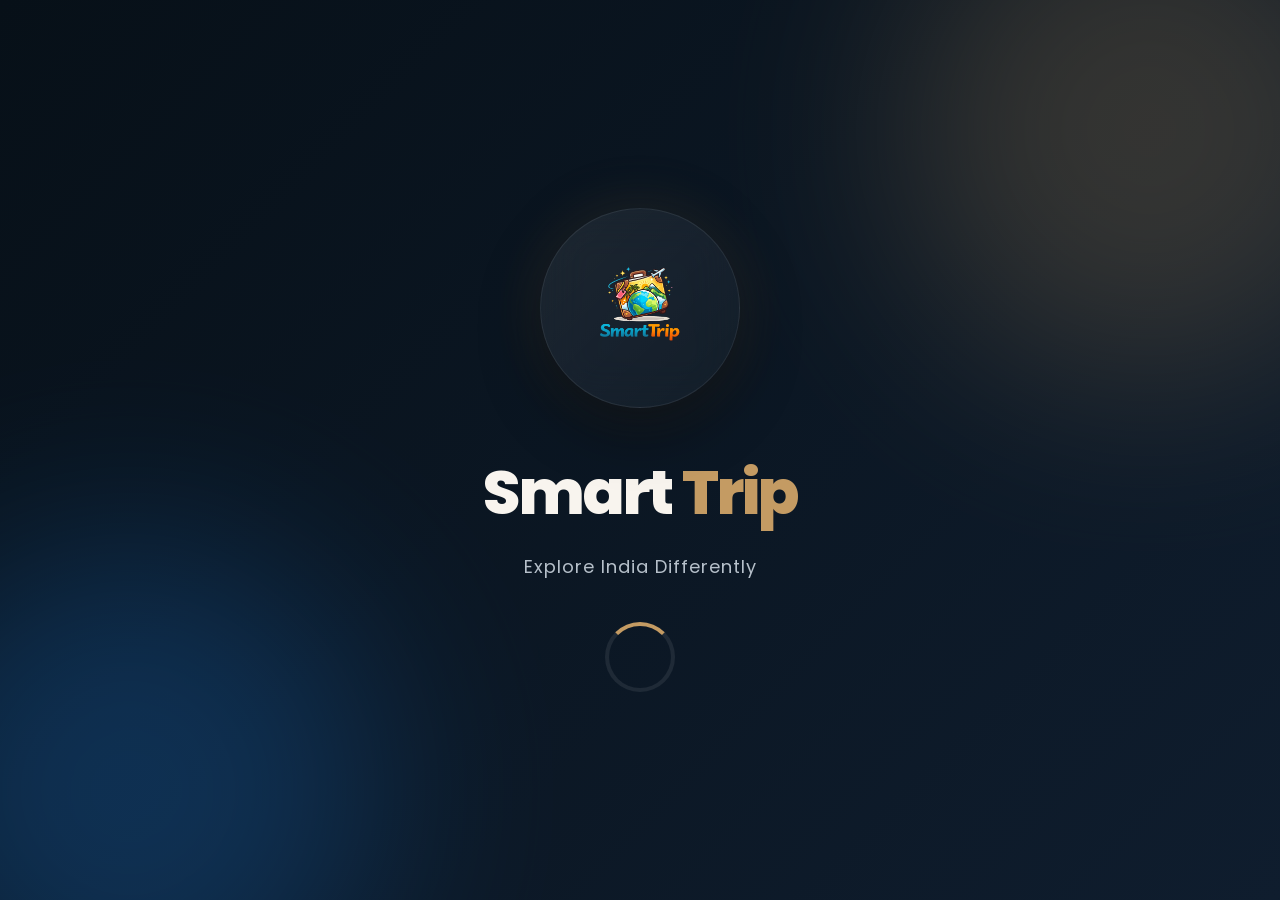
==== commit 0cee6c5d: "updated full website" ====
--- a/index.html
+++ b/index.html
@@ -1,1762 +1,373 @@
 <!DOCTYPE html>
 <html lang="en">
+
 <head>
-     <meta charset="UTF-8">
-    <meta name="viewport" content="width=device-width, initial-scale=1.0">
-    <meta name="description" content="Smart Trip – India's premium travel planner. Discover hotels, itineraries, hidden gems, food guides, and exclusive deals for every destination.">
-    <meta name="keywords" content="India travel, Jaipur trip, Rajasthan tour, hotel booking, travel planner, hidden gems India">
-    <title>Smart Trip – Plan Your Perfect Journey</title>
-    
-    <!-- Google Fonts -->
-    <link rel="preconnect" href="https://fonts.googleapis.com">
-    <link href="https://fonts.googleapis.com/css2?family=Cinzel:wght@400;600;700;900&amp;family=Raleway:ital,wght@0,300;0,400;0,500;0,600;1,300&amp;family=DM+Serif+Display&amp;display=swap" rel="stylesheet">
-    <!-- ============================================================NAVBAR============================================================ -->
-    <!-- CSS -->
-       <link rel="stylesheet" href="assets/css/style.css">
-  <link rel="stylesheet" href="assets/css/auth.css">
+
+  <meta charset="UTF-8">
+
+  <meta name="viewport" content="width=device-width, initial-scale=1.0">
+
+  <title>Smart Trip</title>
+
+  <!-- APP ICON -->
+
+  <link rel="icon" type="image/png" href="assets/images/smarttrip-logo.png">
+
+  <!-- GOOGLE FONT -->
+
+  <link rel="preconnect" href="https://fonts.googleapis.com">
+
+  <link rel="preconnect" href="https://fonts.gstatic.com" crossorigin>
+
+  <link href="https://fonts.googleapis.com/css2?family=Poppins:wght@300;400;500;600;700;800&display=swap" rel="stylesheet">
+
+
+  <style>
+
+    *{
+        margin:0;
+        padding:0;
+        box-sizing:border-box;
+    }
+
+    html,
+    body{
+        width:100%;
+        height:100%;
+        overflow:hidden;
+
+        font-family:'Poppins',sans-serif;
+    }
+
+
+    body{
+
+        background:
+        linear-gradient(
+            135deg,
+            #071018 0%,
+            #0f1d2e 100%
+        );
+
+    }
+
+
+    /* =========================================================
+       SPLASH SCREEN
+    ========================================================= */
+
+    .splash-screen{
+
+        position:relative;
+
+        width:100%;
+        height:100vh;
+
+        display:flex;
+        justify-content:center;
+        align-items:center;
+
+        overflow:hidden;
+    }
+
+
+    /* LIGHT EFFECTS */
+
+    .light{
+
+        position:absolute;
+
+        width:500px;
+        height:500px;
+
+        border-radius:50%;
+
+        filter:blur(100px);
+
+        opacity:0.22;
+    }
+
+    .light-1{
+
+        top:-120px;
+        right:-120px;
+
+        background:#c49b63;
+    }
+
+    .light-2{
+
+        bottom:-140px;
+        left:-120px;
+
+        background:#1f8fff;
+    }
+
+
+    /* CONTENT */
+
+    .splash-content{
+
+        position:relative;
+
+        z-index:2;
+
+        width:100%;
+
+        display:flex;
+        flex-direction:column;
+
+        justify-content:center;
+        align-items:center;
+
+        text-align:center;
+
+        animation:fadeUp 1.2s ease;
+    }
+
+
+    /* LOGO WRAPPER */
+
+    .logo-wrapper{
+
+        width:200px;
+        height:200px;
+
+        display:flex;
+        justify-content:center;
+        align-items:center;
+
+        border-radius:50%;
+
+        background:
+        linear-gradient(
+            135deg,
+            rgba(255,255,255,0.08),
+            rgba(255,255,255,0.03)
+        );
+
+        backdrop-filter:blur(25px);
+
+        border:1px solid rgba(255,255,255,0.08);
+
+        box-shadow:
+        0 20px 60px rgba(0,0,0,0.45),
+        0 0 60px rgba(196,155,99,0.15);
+
+        animation:float 3s ease-in-out infinite;
+    }
+
+
+    /* LOGO */
+
+    .logo{
+
+        width:130px;
+        height:130px;
+
+        object-fit:contain;
+
+        display:block;
+    }
+
+
+    /* TITLE */
+
+    .title{
+
+        margin-top:38px;
+
+        color:#f8f4ee;
+
+        font-size:62px;
+        font-weight:800;
+
+        letter-spacing:-2px;
+    }
+
+    .title span{
+        color:#c49b63;
+    }
+
+
+    /* SUBTITLE */
+
+    .subtitle{
+
+        margin-top:14px;
+
+        color:#b6c0ca;
+
+        font-size:18px;
+
+        letter-spacing:1px;
+    }
+
+
+    /* LOADER */
+
+    .loader{
+
+        width:70px;
+        height:70px;
+
+        margin-top:42px;
+
+        border-radius:50%;
+
+        border:4px solid rgba(255,255,255,0.08);
+
+        border-top:4px solid #c49b63;
+
+        animation:spin 1s linear infinite;
+    }
+
+
+    /* ANIMATIONS */
+
+    @keyframes spin{
+
+        100%{
+            transform:rotate(360deg);
+        }
+
+    }
+
+
+    @keyframes fadeUp{
+
+        from{
+            opacity:0;
+            transform:translateY(40px);
+        }
+
+        to{
+            opacity:1;
+            transform:translateY(0);
+        }
+
+    }
+
+
+    @keyframes float{
+
+        0%,100%{
+            transform:translateY(0px);
+        }
+
+        50%{
+            transform:translateY(-10px);
+        }
+
+    }
+
+
+    /* MOBILE */
+
+    @media(max-width:768px){
+
+        .logo-wrapper{
+
+            width:160px;
+            height:160px;
+
+        }
+
+        .logo{
+
+            width:100px;
+            height:100px;
+
+        }
+
+        .title{
+
+            font-size:44px;
+
+        }
+
+        .subtitle{
+
+            font-size:15px;
+
+        }
+
+    }
+
+  </style>
+
 </head>
+
 <body>
-     <!-- ============================================================
-       NAVBAR
-  ============================================================ -->
-  <nav id="navbar">
-    <div class="nav-inner">
-      <div class="nav-logo">SMART<span>TRIP</span></div>
-      <ul class="nav-links">
-        <li><a href="#destinations">Destinations</a></li>
-        <li><a href="#planner">Planner</a></li>
-        <li><a href="#hotels">Hotels</a></li>
-        <li><a href="#food">Food</a></li>
-        <li><a href="#deals">Deals</a></li>
-        <li><a href="#hidden-gems">Hidden Gems</a></li>
-      </ul>
-      <a href="#planner" class="btn-gold nav-cta">Plan Trip ✦</a>
-      <button class="hamburger" id="hamburger" aria-label="Menu">
-        <span></span><span></span><span></span>
-      </button>
+
+
+<!-- SPLASH SCREEN -->
+
+<section class="splash-screen">
+
+
+  <!-- LIGHTS -->
+
+  <div class="light light-1"></div>
+
+  <div class="light light-2"></div>
+
+
+  <!-- CONTENT -->
+
+  <div class="splash-content">
+
+
+    <!-- LOGO -->
+
+    <div class="logo-wrapper">
+
+      <img
+        src="assets/images/smarttrip-logo.png"
+        alt="Smart Trip Logo"
+        class="logo"
+      >
+
     </div>
-  </nav>
-
-  <!-- Mobile Menu -->
-  <div class="mobile-menu" id="mobileMenu">
-    <button class="close-menu" id="closeMenu">✕</button>
-    <a href="#destinations" onclick="closeMobileMenu()">Destinations</a>
-    <a href="#planner" onclick="closeMobileMenu()">Planner</a>
-    <a href="#hotels" onclick="closeMobileMenu()">Hotels</a>
-    <a href="#food" onclick="closeMobileMenu()">Food</a>
-    <a href="#hidden-gems" onclick="closeMobileMenu()">Hidden Gems</a>
-    <a href="#deals" onclick="closeMobileMenu()">Deals</a>
+
+
+    <!-- TITLE -->
+
+    <h1 class="title">
+
+      Smart <span>Trip</span>
+
+    </h1>
+
+
+    <!-- SUBTITLE -->
+
+    <p class="subtitle">
+
+      Explore India Differently
+
+    </p>
+
+
+    <!-- LOADER -->
+
+    <div class="loader"></div>
+
   </div>
 
-<!-- ============================================================
-     PREMIUM INDIA HERO SECTION
-============================================================ -->
-
-<section id="hero">
-
-  <!-- BACKGROUND LAYERS -->
-
-  <div class="hero-overlay"></div>
-
-  <div class="hero-light"></div>
-
-  <div class="hero-noise"></div>
-
-
-  <!-- MAIN CONTENT -->
-
-  <div class="container">
-
-    <div class="hero-content">
-
-      <!-- TOP LABEL -->
-
-      <div class="hero-badge">
-        Incredible India • Curated Luxury Journeys
-      </div>
-
-
-      <!-- MAIN TITLE -->
-
-      <h1 class="hero-title">
-
-        Experience India <br>
-
-        Beyond the <span>Ordinary</span>
-
-      </h1>
-
-
-      <!-- SUBTEXT -->
-
-      <p class="hero-sub">
-
-        From the royal palaces of Rajasthan and the spiritual ghats of Varanasi
-        to Himalayan escapes, coastal retreats, and vibrant city life —
-        discover handcrafted travel experiences designed for modern explorers.
-
-      </p>
-
-
-      <!-- BUTTONS -->
-
-      <div class="hero-buttons">
-
-        <a href="#destinations" class="hero-btn-primary">
-
-          Explore Destinations
-
-        </a>
-
-
-        <a href="#planner" class="hero-btn-secondary">
-
-          Plan Your Journey
-
-        </a>
-
-      </div>
-
-
-      <!-- INFO STRIP -->
-
-      <div class="hero-info">
-
-        <div class="info-card">
-
-          <h3>28+</h3>
-
-          <p>States Covered</p>
-
-        </div>
-
-
-        <div class="info-card">
-
-          <h3>15K+</h3>
-
-          <p>Verified Travellers</p>
-
-        </div>
-
-
-        <div class="info-card">
-
-          <h3>450+</h3>
-
-          <p>Luxury Stays</p>
-
-        </div>
-
-
-        <div class="info-card">
-
-          <h3>4.9★</h3>
-
-          <p>Average Rating</p>
-
-        </div>
-
-      </div>
-
-    </div>
-
-  </div>
-
-
-  <!-- BOTTOM FADE -->
-
-  <div class="hero-bottom-fade"></div>
-
 </section>
 
-  <!-- ============================================================
-       FEATURE 1: SMART TRIP PLANNER
-  ============================================================ -->
-  <section id="planner">
-    <div class="container">
-      <div class="section-header reveal">
-        <span class="section-label">✦ AI-Powered</span>
-        <h2 class="section-title">Smart <span>Trip Planner</span></h2>
-        <div class="gold-line"></div>
-        <p class="section-sub">Tell us your preferences and we'll craft the perfect itinerary for your dream trip.</p>
-      </div>
-      <div class="planner-card reveal">
-        <div class="planner-grid">
-          <!-- State / City -->
-          <div class="planner-field">
-            <label>🗺 Destination</label>
-            <select id="pl-city">
-              <option value="">Select City / State</option>
-              <option value="Jaipur">Jaipur, Rajasthan</option>
-              <option value="Udaipur">Udaipur, Rajasthan</option>
-              <option value="Jodhpur">Jodhpur, Rajasthan</option>
-              <option value="Delhi">New Delhi</option>
-              <option value="Goa">Goa</option>
-              <option value="Shimla">Shimla, Himachal</option>
-              <option value="Varanasi">Varanasi, UP</option>
-              <option value="Mumbai">Mumbai, Maharashtra</option>
-              <option value="Kerala">Kerala (God's Own Country)</option>
-              <option value="Manali">Manali, Himachal</option>
-            </select>
-          </div>
-          <!-- Budget -->
-          <div class="planner-field">
-            <label>💰 Budget (per person)</label>
-            <select id="pl-budget">
-              <option value="">Select Budget</option>
-              <option value="budget">Budget – Under ₹5,000</option>
-              <option value="mid">Mid-Range – ₹5K–₹15K</option>
-              <option value="luxury">Luxury – ₹15K+</option>
-            </select>
-          </div>
-          <!-- Days -->
-          <div class="planner-field">
-            <label>📅 Number of Days</label>
-            <select id="pl-days">
-              <option value="">Select Duration</option>
-              <option value="1">1 Day (Quick Getaway)</option>
-              <option value="2">2 Days (Weekend)</option>
-              <option value="3">3 Days</option>
-              <option value="5">5 Days</option>
-              <option value="7">7 Days (Full Week)</option>
-              <option value="10">10 Days (Explorer)</option>
-            </select>
-          </div>
-          <!-- Group Type -->
-          <div class="planner-field">
-            <label>👥 Travel Type</label>
-            <div class="planner-type-group" id="travelType">
-              <button class="type-btn active" data-type="Solo">🧳 Solo</button>
-              <button class="type-btn" data-type="Couple">💑 Couple</button>
-              <button class="type-btn" data-type="Family">👨&zwj;👩&zwj;👧 Family</button>
-              <button class="type-btn" data-type="Friends">🎉 Friends</button>
-            </div>
-          </div>
-        </div>
-        <div class="planner-actions">
-          <button class="btn-gold" onclick="generateItinerary()">Generate Itinerary ✦</button>
-          <button class="btn-outline" onclick="clearPlanner()">Clear</button>
-        </div>
-        <!-- Itinerary Result -->
-        <div id="itinerary-result">
-          <div class="itinerary-header">
-            <div>
-              <div class="section-label" id="itin-badge">Your Trip</div>
-              <h3 class="section-title" style="font-size:26px;" id="itin-title">Sample Itinerary</h3>
-            </div>
-            <div style="text-align:right">
-              <div class="badge" id="itin-budget-badge">Mid-Range</div>
-            </div>
-          </div>
-          <div class="itinerary-days" id="itin-days"></div>
-        </div>
-      </div>
-    </div>
-  </section>
-
-  
-<!-- ============================================================
-       TRENDING DESTINATIONS
-  ============================================================ -->
-   <section id="destinations">
-
-  <div class="container">
-
-    <div class="section-header reveal">
-
-      <span class="section-label">✦ Most Visited</span>
-
-      <h2 class="section-title">
-        Trending <span>Destinations</span>
-      </h2>
-
-      <div class="gold-line"></div>
-
-      <p class="section-sub">
-        Handpicked cities loved by thousands of travellers
-        for their culture, beauty, and food.
-      </p>
-
-    </div>
-
-
-    <div class="dest-grid reveal">
-
-
-      <!-- RAJASTHAN -->
-
-      <a href="rajasthan.html" class="dest-link">
-
-        <div class="dest-card">
-
-          <div class="dest-img dest-img-placeholder grad-jaipur">
-            🏰
-          </div>
-
-          <div class="dest-overlay"></div>
-
-          <div class="dest-content">
-
-            <div class="dest-state">Rajasthan</div>
-
-            <div class="dest-name">Jaipur</div>
-
-            <div class="dest-meta">
-
-              <div class="dest-rating">
-                ⭐ 4.8 · 3,240 reviews
-              </div>
-
-              <span class="dest-tag">
-                Pink City
-              </span>
-
-            </div>
-
-          </div>
-
-        </div>
-
-      </a>
-
-
-
-      <!-- GOA -->
-
-      <a href="goa.html" class="dest-link">
-
-        <div class="dest-card">
-
-          <div class="dest-img dest-img-placeholder grad-goa">
-            🌊
-          </div>
-
-          <div class="dest-overlay"></div>
-
-          <div class="dest-content">
-
-            <div class="dest-state">Goa</div>
-
-            <div class="dest-name">Goa</div>
-
-            <div class="dest-meta">
-
-              <div class="dest-rating">
-                ⭐ 4.7 · 5,600 reviews
-              </div>
-
-              <span class="dest-tag">
-                Beach Paradise
-              </span>
-
-            </div>
-
-          </div>
-
-        </div>
-
-      </a>
-
-
-
-      <!-- DELHI -->
-
-      <a href="newdelhi.html" class="dest-link">
-
-        <div class="dest-card">
-
-          <div class="dest-img dest-img-placeholder grad-delhi">
-            🕌
-          </div>
-
-          <div class="dest-overlay"></div>
-
-          <div class="dest-content">
-
-            <div class="dest-state">Delhi</div>
-
-            <div class="dest-name">New Delhi</div>
-
-            <div class="dest-meta">
-
-              <div class="dest-rating">
-                ⭐ 4.6 · 4,100 reviews
-              </div>
-
-              <span class="dest-tag">
-                Capital
-              </span>
-
-            </div>
-
-          </div>
-
-        </div>
-
-      </a>
-
-
-
-      <!-- SHIMLA -->
-
-      <a href="shimla.html" class="dest-link">
-
-        <div class="dest-card">
-
-          <div class="dest-img dest-img-placeholder grad-shimla">
-            ⛰
-          </div>
-
-          <div class="dest-overlay"></div>
-
-          <div class="dest-content">
-
-            <div class="dest-state">
-              Himachal Pradesh
-            </div>
-
-            <div class="dest-name">
-              Shimla
-            </div>
-
-            <div class="dest-meta">
-
-              <div class="dest-rating">
-                ⭐ 4.7 · 1,890 reviews
-              </div>
-
-              <span class="dest-tag">
-                Hill Station
-              </span>
-
-            </div>
-
-          </div>
-
-        </div>
-
-      </a>
-
-
-
-      <!-- VARANASI -->
-
-      <a href="varanasi.html" class="dest-link">
-
-        <div class="dest-card">
-
-          <div class="dest-img dest-img-placeholder grad-varanasi">
-            🪔
-          </div>
-
-          <div class="dest-overlay"></div>
-
-          <div class="dest-content">
-
-            <div class="dest-state">
-              Uttar Pradesh
-            </div>
-
-            <div class="dest-name">
-              Varanasi
-            </div>
-
-            <div class="dest-meta">
-
-              <div class="dest-rating">
-                ⭐ 4.8 · 3,020 reviews
-              </div>
-
-              <span class="dest-tag">
-                Spiritual
-              </span>
-
-            </div>
-
-          </div>
-
-        </div>
-
-      </a>
-
-
-    </div>
-
-  </div>
-
-</section>
-  
-  
-  <!-- States Slider -->
-  <section id="states" style="padding: 40px 0;">
-    <div class="container" style="margin-bottom:24px;">
-      <p class="section-label" style="margin:0">✦ All States</p>
-    </div>
-    <div class="states-track-wrap">
-      <div class="states-track" id="statesTrack">
-        <!-- duplicated for infinite scroll -->
-        <div class="state-chip"><span class="flag">🏰</span>Rajasthan</div>
-        <div class="state-chip"><span class="flag">🌊</span>Goa</div>
-        <div class="state-chip"><span class="flag">🏔</span>Himachal Pradesh</div>
-        <div class="state-chip"><span class="flag">🌿</span>Kerala</div>
-        <div class="state-chip"><span class="flag">🕌</span>Delhi</div>
-        <div class="state-chip"><span class="flag">🏛</span>Uttar Pradesh</div>
-        <div class="state-chip"><span class="flag">🌄</span>Uttarakhand</div>
-        <div class="state-chip"><span class="flag">🎭</span>Maharashtra</div>
-        <div class="state-chip"><span class="flag">🐅</span>Madhya Pradesh</div>
-        <div class="state-chip"><span class="flag">⛩</span>Tamil Nadu</div>
-        <div class="state-chip"><span class="flag">🌺</span>Karnataka</div>
-        <div class="state-chip"><span class="flag">🎨</span>Gujarat</div>
-        <div class="state-chip"><span class="flag">❄</span>Jammu & Kashmir</div>
-        <div class="state-chip"><span class="flag">🍵</span>Assam</div>
-        <div class="state-chip"><span class="flag">🔥</span>Andhra Pradesh</div>
-        <!-- Duplicate for seamless loop -->
-        <div class="state-chip"><span class="flag">🏰</span>Rajasthan</div>
-        <div class="state-chip"><span class="flag">🌊</span>Goa</div>
-        <div class="state-chip"><span class="flag">🏔</span>Himachal Pradesh</div>
-        <div class="state-chip"><span class="flag">🌿</span>Kerala</div>
-        <div class="state-chip"><span class="flag">🕌</span>Delhi</div>
-        <div class="state-chip"><span class="flag">🏛</span>Uttar Pradesh</div>
-        <div class="state-chip"><span class="flag">🌄</span>Uttarakhand</div>
-        <div class="state-chip"><span class="flag">🎭</span>Maharashtra</div>
-        <div class="state-chip"><span class="flag">🐅</span>Madhya Pradesh</div>
-        <div class="state-chip"><span class="flag">⛩</span>Tamil Nadu</div>
-        <div class="state-chip"><span class="flag">🌺</span>Karnataka</div>
-        <div class="state-chip"><span class="flag">🎨</span>Gujarat</div>
-        <div class="state-chip"><span class="flag">❄</span>Jammu & Kashmir</div>
-        <div class="state-chip"><span class="flag">🍵</span>Assam</div>
-        <div class="state-chip"><span class="flag">🔥</span>Andhra Pradesh</div>
-      </div>
-    </div>
-  </section>
-
-
-
-  <!-- ============================================================
-       FEATURE 6: READY-MADE ITINERARY CARDS
-  ============================================================ -->
-  <section id="itinerary-cards">
-
-  <div class="container">
-
-    <div class="section-header reveal">
-
-      <span class="section-label">✦ Pre-Built</span>
-
-      <h2 class="section-title">
-        Ready-Made <span>Itineraries</span>
-      </h2>
-
-      <div class="gold-line"></div>
-
-      <p class="section-sub">
-        Download and go. Our expert-crafted travel plans save you hours of research.
-      </p>
-
-    </div>
-
-
-    <div class="itin-grid reveal">
-
-
-      <!-- JAIPUR -->
-
-      <div class="itin-card glass-card">
-
-        <div class="itin-banner">
-
-          <img
-            src="https://images.unsplash.com/photo-1477587458883-47145ed94245?q=80&w=1200&auto=format&fit=crop"
-            alt="Jaipur">
-
-        </div>
-
-        <div class="itin-body">
-
-          <div class="itin-duration">2 Days</div>
-
-          <div class="itin-title">
-            Jaipur Weekend Escape
-          </div>
-
-          <div class="itin-tags">
-
-            <span class="itin-tag">Heritage</span>
-
-            <span class="itin-tag">Forts</span>
-
-            <span class="itin-tag">Street Food</span>
-
-          </div>
-
-          <div class="itin-footer">
-
-            <div class="itin-price">
-              ₹4,500<small>per person</small>
-            </div>
-
-            <button
-              class="btn-gold"
-              style="padding:9px 18px;font-size:11px;"
-              onclick="loadPrebuiltItinerary('jaipur2')">
-
-              View →
-
-            </button>
-
-          </div>
-
-        </div>
-
-      </div>
-
-
-
-      <!-- DELHI -->
-
-      <div class="itin-card glass-card">
-
-        <div class="itin-banner">
-
-          <img
-            src="https://images.unsplash.com/photo-1587474260584-136574528ed5?q=80&w=1200&auto=format&fit=crop"
-            alt="Delhi">
-
-        </div>
-
-        <div class="itin-body">
-
-          <div class="itin-duration">3 Days</div>
-
-          <div class="itin-title">
-            Delhi Heritage Trail
-          </div>
-
-          <div class="itin-tags">
-
-            <span class="itin-tag">History</span>
-
-            <span class="itin-tag">Monuments</span>
-
-            <span class="itin-tag">Mughal</span>
-
-          </div>
-
-          <div class="itin-footer">
-
-            <div class="itin-price">
-              ₹6,200<small>per person</small>
-            </div>
-
-            <button
-              class="btn-gold"
-              style="padding:9px 18px;font-size:11px;"
-              onclick="loadPrebuiltItinerary('delhi3')">
-
-              View →
-
-            </button>
-
-          </div>
-
-        </div>
-
-      </div>
-
-
-
-      <!-- RAJASTHAN -->
-
-      <div class="itin-card glass-card">
-
-        <div class="itin-banner">
-
-          <img
-            src="https://images.unsplash.com/photo-1524492412937-b28074a5d7da?q=80&w=1200&auto=format&fit=crop"
-            alt="Rajasthan">
-
-        </div>
-
-        <div class="itin-body">
-
-          <div class="itin-duration">5 Days</div>
-
-          <div class="itin-title">
-            Golden Rajasthan Tour
-          </div>
-
-          <div class="itin-tags">
-
-            <span class="itin-tag">Jaipur</span>
-
-            <span class="itin-tag">Jodhpur</span>
-
-            <span class="itin-tag">Udaipur</span>
-
-          </div>
-
-          <div class="itin-footer">
-
-            <div class="itin-price">
-              ₹12,800<small>per person</small>
-            </div>
-
-            <button
-              class="btn-gold"
-              style="padding:9px 18px;font-size:11px;"
-              onclick="loadPrebuiltItinerary('raj5')">
-
-              View →
-
-            </button>
-
-          </div>
-
-        </div>
-
-      </div>
-
-
-
-      <!-- GOA -->
-
-      <div class="itin-card glass-card">
-
-        <div class="itin-banner">
-
-          <img
-            src="https://images.unsplash.com/photo-1507525428034-b723cf961d3e?q=80&w=1200&auto=format&fit=crop"
-            alt="Goa">
-
-        </div>
-
-        <div class="itin-body">
-
-          <div class="itin-duration">4 Days</div>
-
-          <div class="itin-title">
-            Goa Friends Getaway
-          </div>
-
-          <div class="itin-tags">
-
-            <span class="itin-tag">Beaches</span>
-
-            <span class="itin-tag">Nightlife</span>
-
-            <span class="itin-tag">Seafood</span>
-
-          </div>
-
-          <div class="itin-footer">
-
-            <div class="itin-price">
-              ₹9,500<small>per person</small>
-            </div>
-
-            <button
-              class="btn-gold"
-              style="padding:9px 18px;font-size:11px;"
-              onclick="loadPrebuiltItinerary('goa4')">
-
-              View →
-
-            </button>
-
-          </div>
-
-        </div>
-
-      </div>
-
-
-    </div>
-
-  </div>
-
-</section>
-  <!-- ============================================================
-       FEATURE 2: HOTEL / STAY RECOMMENDATIONS
-  ============================================================ -->
-  <section id="hotels">
-    <div class="container">
-      <div class="section-header reveal">
-        <span class="section-label">✦ Verified Stays</span>
-        <h2 class="section-title">Hotel <span>Recommendations</span></h2>
-        <div class="gold-line"></div>
-        <p class="section-sub">From cozy guesthouses to palace hotels — handpicked for every budget.</p>
-      </div>
-      <div class="hotels-filter reveal">
-        <button class="filter-btn active" onclick="filterHotels('all', this)">All</button>
-        <button class="filter-btn" onclick="filterHotels('budget', this)">🏠 Budget</button>
-        <button class="filter-btn" onclick="filterHotels('mid', this)">🏨 Mid-Range</button>
-        <button class="filter-btn" onclick="filterHotels('luxury', this)">👑 Luxury</button>
-      </div>
-      <div class="hotels-grid reveal" id="hotelsGrid">
-        <!-- Budget -->
-        <div class="hotel-card" data-tier="budget">
-          <div class="hotel-img" style="background:linear-gradient(135deg,#1a2a3a,#2a4060);">🏠
-            <span class="hotel-tier"><span class="badge">Budget</span></span>
-          </div>
-          <div class="hotel-body">
-            <div class="hotel-name">The Backpacker's Inn</div>
-            <div class="hotel-location">📍 Old City, Jaipur</div>
-            <div class="hotel-rating">
-              <span class="stars">★★★★</span>
-              <span>4.1</span>
-              <span class="count">(328 reviews)</span>
-            </div>
-            <div class="hotel-amenities">
-              <span class="amenity">Free WiFi</span>
-              <span class="amenity">Dorm + Private</span>
-              <span class="amenity">Rooftop</span>
-            </div>
-            <div class="hotel-footer">
-              <div class="hotel-price">
-                <div class="per-night">per night</div>
-                <div class="amount">₹800</div>
-              </div>
-              <button class="btn-gold" style="padding:9px 18px;font-size:11px;">Book Now</button>
-            </div>
-          </div>
-        </div>
-        <div class="hotel-card" data-tier="budget">
-          <div class="hotel-img" style="background:linear-gradient(135deg,#1a3a2a,#2a6040);">🛖
-            <span class="hotel-tier"><span class="badge">Budget</span></span>
-          </div>
-          <div class="hotel-body">
-            <div class="hotel-name">Green View Hostel</div>
-            <div class="hotel-location">📍 Calangute, Goa</div>
-            <div class="hotel-rating">
-              <span class="stars">★★★★</span>
-              <span>4.3</span>
-              <span class="count">(215 reviews)</span>
-            </div>
-            <div class="hotel-amenities">
-              <span class="amenity">Beach Nearby</span>
-              <span class="amenity">AC Rooms</span>
-              <span class="amenity">Breakfast</span>
-            </div>
-            <div class="hotel-footer">
-              <div class="hotel-price">
-                <div class="per-night">per night</div>
-                <div class="amount">₹1,200</div>
-              </div>
-              <button class="btn-gold" style="padding:9px 18px;font-size:11px;">Book Now</button>
-            </div>
-          </div>
-        </div>
-        <!-- Mid -->
-        <div class="hotel-card" data-tier="mid">
-          <div class="hotel-img" style="background:linear-gradient(135deg,#2a1a4a,#4a2a7a);">🏨
-            <span class="hotel-tier"><span class="badge" style="background:rgba(26,159,168,0.2);color:#26c6d0;border-color:rgba(26,159,168,0.4);">Mid-Range</span></span>
-          </div>
-          <div class="hotel-body">
-            <div class="hotel-name">The Royal Haveli</div>
-            <div class="hotel-location">📍 Civil Lines, Jaipur</div>
-            <div class="hotel-rating">
-              <span class="stars">★★★★★</span>
-              <span>4.6</span>
-              <span class="count">(890 reviews)</span>
-            </div>
-            <div class="hotel-amenities">
-              <span class="amenity">Pool</span>
-              <span class="amenity">Spa</span>
-              <span class="amenity">Restaurant</span>
-              <span class="amenity">Parking</span>
-            </div>
-            <div class="hotel-footer">
-              <div class="hotel-price">
-                <div class="per-night">per night</div>
-                <div class="amount">₹4,500</div>
-              </div>
-              <button class="btn-gold" style="padding:9px 18px;font-size:11px;">Book Now</button>
-            </div>
-          </div>
-        </div>
-        <div class="hotel-card" data-tier="mid">
-          <div class="hotel-img" style="background:linear-gradient(135deg,#1a3a5c,#2a6090);">🏩
-            <span class="hotel-tier"><span class="badge" style="background:rgba(26,159,168,0.2);color:#26c6d0;border-color:rgba(26,159,168,0.4);">Mid-Range</span></span>
-          </div>
-          <div class="hotel-body">
-            <div class="hotel-name">Seaside Boutique Resort</div>
-            <div class="hotel-location">📍 Baga Beach, Goa</div>
-            <div class="hotel-rating">
-              <span class="stars">★★★★★</span>
-              <span>4.5</span>
-              <span class="count">(1,240 reviews)</span>
-            </div>
-            <div class="hotel-amenities">
-              <span class="amenity">Beachfront</span>
-              <span class="amenity">Pool Bar</span>
-              <span class="amenity">Watersports</span>
-            </div>
-            <div class="hotel-footer">
-              <div class="hotel-price">
-                <div class="per-night">per night</div>
-                <div class="amount">₹6,800</div>
-              </div>
-              <button class="btn-gold" style="padding:9px 18px;font-size:11px;">Book Now</button>
-            </div>
-          </div>
-        </div>
-        <!-- Luxury -->
-        <div class="hotel-card" data-tier="luxury">
-          <div class="hotel-img" style="background:linear-gradient(135deg,#3d1a00,#8b4a00,#d4a853);">👑
-            <span class="hotel-tier"><span class="badge" style="background:rgba(212,168,83,0.25);color:#f0c878;">Luxury</span></span>
-          </div>
-          <div class="hotel-body">
-            <div class="hotel-name">Jai Mahal Palace</div>
-            <div class="hotel-location">📍 Jacob Road, Jaipur</div>
-            <div class="hotel-rating">
-              <span class="stars">★★★★★</span>
-              <span>4.9</span>
-              <span class="count">(2,340 reviews)</span>
-            </div>
-            <div class="hotel-amenities">
-              <span class="amenity">Heritage Palace</span>
-              <span class="amenity">Butler</span>
-              <span class="amenity">Fine Dining</span>
-              <span class="amenity">Spa</span>
-            </div>
-            <div class="hotel-footer">
-              <div class="hotel-price">
-                <div class="per-night">per night</div>
-                <div class="amount">₹22,000</div>
-              </div>
-              <button class="btn-gold" style="padding:9px 18px;font-size:11px;">Book Now</button>
-            </div>
-          </div>
-        </div>
-        <div class="hotel-card" data-tier="luxury">
-          <div class="hotel-img" style="background:linear-gradient(135deg,#1a2d5c,#7b1a8a,#d4a853);">🏯
-            <span class="hotel-tier"><span class="badge" style="background:rgba(212,168,83,0.25);color:#f0c878;">Luxury</span></span>
-          </div>
-          <div class="hotel-body">
-            <div class="hotel-name">Leela Palace Udaipur</div>
-            <div class="hotel-location">📍 Lake Pichola, Udaipur</div>
-            <div class="hotel-rating">
-              <span class="stars">★★★★★</span>
-              <span>4.9</span>
-              <span class="count">(3,120 reviews)</span>
-            </div>
-            <div class="hotel-amenities">
-              <span class="amenity">Lake View</span>
-              <span class="amenity">Infinity Pool</span>
-              <span class="amenity">Helicopter Pad</span>
-            </div>
-            <div class="hotel-footer">
-              <div class="hotel-price">
-                <div class="per-night">per night</div>
-                <div class="amount">₹45,000</div>
-              </div>
-              <button class="btn-gold" style="padding:9px 18px;font-size:11px;">Book Now</button>
-            </div>
-          </div>
-        </div>
-      </div>
-    </div>
-  </section>
-
-  <!-- ============================================================
-       FEATURE 3: FOOD GUIDE
-  ============================================================ -->
-  <section id="food">
-    <div class="container">
-      <div class="section-header reveal">
-        <span class="section-label">✦ Eat Like a Local</span>
-        <h2 class="section-title">Food <span>Guide</span></h2>
-        <div class="gold-line"></div>
-        <p class="section-sub">From street-side dhabas to rooftop fine dining — taste the real India.</p>
-      </div>
-      <div class="food-tabs reveal">
-        <button class="food-tab active" onclick="filterFood('street', this)">🥘 Street Food</button>
-        <button class="food-tab" onclick="filterFood('cafe', this)">☕ Cafes</button>
-        <button class="food-tab" onclick="filterFood('family', this)">🍽 Restaurants</button>
-        <button class="food-tab" onclick="filterFood('rooftop', this)">🌆 Rooftop</button>
-      </div>
-      <div class="food-grid reveal" id="foodGrid">
-        <!-- Street Food -->
-        <div class="food-card" data-food="street">
-          <div class="food-img" style="background:linear-gradient(135deg,#c0392b,#e67e22);">🍜</div>
-          <div class="food-body">
-            <div class="food-category">Street Food</div>
-            <div class="food-name">Dal Baati Churma</div>
-            <div class="food-desc">Rajasthan's soul food – baked wheat balls in ghee with lentils and sweet churma.</div>
-            <div class="food-meta">
-              <span class="food-price">₹80–₹150</span>
-              <span class="food-rating">⭐ 4.9</span>
-            </div>
-          </div>
-        </div>
-        <div class="food-card" data-food="street">
-          <div class="food-img" style="background:linear-gradient(135deg,#27ae60,#f39c12);">🌮</div>
-          <div class="food-body">
-            <div class="food-category">Street Food</div>
-            <div class="food-name">Pyaaz Kachori</div>
-            <div class="food-desc">Crispy deep-fried pastry stuffed with spiced onion filling — Jaipur's iconic snack.</div>
-            <div class="food-meta">
-              <span class="food-price">₹20–₹30</span>
-              <span class="food-rating">⭐ 4.8</span>
-            </div>
-          </div>
-        </div>
-        <div class="food-card" data-food="street">
-          <div class="food-img" style="background:linear-gradient(135deg,#e74c3c,#8e44ad);">🍢</div>
-          <div class="food-body">
-            <div class="food-category">Street Food · Goa</div>
-            <div class="food-name">Goan Prawn Balchao</div>
-            <div class="food-desc">Fiery tangy prawn pickle — an explosion of coastal flavours, best with fresh bread.</div>
-            <div class="food-meta">
-              <span class="food-price">₹120–₹200</span>
-              <span class="food-rating">⭐ 4.7</span>
-            </div>
-          </div>
-        </div>
-        <!-- Cafe -->
-        <div class="food-card" data-food="cafe" style="display:none">
-          <div class="food-img" style="background:linear-gradient(135deg,#2c3e50,#4a6fa5);">☕</div>
-          <div class="food-body">
-            <div class="food-category">Cafe · Jaipur</div>
-            <div class="food-name">Tattoo Cafe &amp; Kitchen</div>
-            <div class="food-desc">Quirky cafe with exposed brickwork, artisan coffee and global fusion bites.</div>
-            <div class="food-meta">
-              <span class="food-price">₹200–₹500</span>
-              <span class="food-rating">⭐ 4.6</span>
-            </div>
-          </div>
-        </div>
-        <div class="food-card" data-food="cafe" style="display:none">
-          <div class="food-img" style="background:linear-gradient(135deg,#1a4a2a,#2e8b57);">🌿</div>
-          <div class="food-body">
-            <div class="food-category">Cafe · Manali</div>
-            <div class="food-name">The Lazy Dog Lounge</div>
-            <div class="food-desc">Riverside hippie cafe with wood-fire pizza, mountain views, and live music.</div>
-            <div class="food-meta">
-              <span class="food-price">₹300–₹700</span>
-              <span class="food-rating">⭐ 4.8</span>
-            </div>
-          </div>
-        </div>
-        <div class="food-card" data-food="cafe" style="display:none">
-          <div class="food-img" style="background:linear-gradient(135deg,#5c1a1a,#a0522d);">🧁</div>
-          <div class="food-body">
-            <div class="food-category">Cafe · Delhi</div>
-            <div class="food-name">Hauz Khas Village Cafes</div>
-            <div class="food-desc">Lake-view cafes serving continental breakfast, smoothie bowls and cold brews.</div>
-            <div class="food-meta">
-              <span class="food-price">₹250–₹600</span>
-              <span class="food-rating">⭐ 4.5</span>
-            </div>
-          </div>
-        </div>
-        <!-- Restaurant -->
-        <div class="food-card" data-food="family" style="display:none">
-          <div class="food-img" style="background:linear-gradient(135deg,#1a1a5c,#4a2090);">🍽</div>
-          <div class="food-body">
-            <div class="food-category">Restaurant · Jaipur</div>
-            <div class="food-name">Suvarna Mahal</div>
-            <div class="food-desc">Royal Rajasthani thali with heritage setting inside Rambagh Palace.</div>
-            <div class="food-meta">
-              <span class="food-price">₹1,800–₹3,500</span>
-              <span class="food-rating">⭐ 4.9</span>
-            </div>
-          </div>
-        </div>
-        <div class="food-card" data-food="family" style="display:none">
-          <div class="food-img" style="background:linear-gradient(135deg,#3d1a00,#7a3500);">🥘</div>
-          <div class="food-body">
-            <div class="food-category">Restaurant · Delhi</div>
-            <div class="food-name">Bukhara – ITC Maurya</div>
-            <div class="food-desc">Legendary North-West Frontier cuisine loved by world leaders. Dal Bukhara is iconic.</div>
-            <div class="food-meta">
-              <span class="food-price">₹2,500–₹6,000</span>
-              <span class="food-rating">⭐ 4.9</span>
-            </div>
-          </div>
-        </div>
-        <!-- Rooftop -->
-        <div class="food-card" data-food="rooftop" style="display:none">
-          <div class="food-img" style="background:linear-gradient(135deg,#0d1b3e,#1a4080,#d4a853);">🌆</div>
-          <div class="food-body">
-            <div class="food-category">Rooftop · Jaipur</div>
-            <div class="food-name">Dera Rawatsar Rooftop</div>
-            <div class="food-desc">Stunning fort views, candlelit tables, live folk music, authentic Rajasthani cuisine.</div>
-            <div class="food-meta">
-              <span class="food-price">₹800–₹2,000</span>
-              <span class="food-rating">⭐ 4.7</span>
-            </div>
-          </div>
-        </div>
-        <div class="food-card" data-food="rooftop" style="display:none">
-          <div class="food-img" style="background:linear-gradient(135deg,#0f3443,#34e89e50);">🌅</div>
-          <div class="food-body">
-            <div class="food-category">Rooftop · Udaipur</div>
-            <div class="food-name">Ambrai Restaurant</div>
-            <div class="food-desc">Lake Pichola views with City Palace backdrop. Perfect for romantic candlelight dinners.</div>
-            <div class="food-meta">
-              <span class="food-price">₹600–₹1,800</span>
-              <span class="food-rating">⭐ 4.8</span>
-            </div>
-          </div>
-        </div>
-      </div>
-    </div>
-  </section>
-
-  <!-- ============================================================
-       FEATURE 4: TRANSPORT GUIDE
-  ============================================================ -->
-  <section id="transport">
-    <div class="container">
-      <div class="section-header reveal">
-        <span class="section-label">✦ Getting Around</span>
-        <h2 class="section-title">Transport <span>Guide</span></h2>
-        <div class="gold-line"></div>
-        <p class="section-sub">Everything you need to know about reaching and navigating your destination.</p>
-      </div>
-      <div class="transport-city-tabs reveal">
-        <button class="filter-btn active" onclick="switchTransport('jaipur', this)">Jaipur</button>
-        <button class="filter-btn" onclick="switchTransport('delhi', this)">Delhi</button>
-        <button class="filter-btn" onclick="switchTransport('goa', this)">Goa</button>
-      </div>
-      <div class="transport-content reveal" id="transportContent">
-        <div class="transport-card">
-          <div class="transport-icon">✈️</div>
-          <div class="transport-type">By Air</div>
-          <div class="transport-title">Jaipur International Airport</div>
-          <div class="transport-details">Located 13km from city centre. Flights from Delhi (1hr), Mumbai (2hrs), Bengaluru (2.5hrs). Terminal 2 for domestic flights.</div>
-          <div class="transport-cost">
-            <span class="cost-label">Airport to City</span>
-            <span class="cost-value">₹400–₹700 (cab)</span>
-          </div>
-        </div>
-        <div class="transport-card">
-          <div class="transport-icon">🚂</div>
-          <div class="transport-type">By Rail</div>
-          <div class="transport-title">Jaipur Railway Station</div>
-          <div class="transport-details">Well connected to Delhi (5hrs by Shatabdi), Jodhpur (5hrs), Mumbai (18hrs). Pre-paid autos available outside station.</div>
-          <div class="transport-cost">
-            <span class="cost-label">Station to Hotel</span>
-            <span class="cost-value">₹80–₹200 (auto)</span>
-          </div>
-        </div>
-        <div class="transport-card">
-          <div class="transport-icon">🚌</div>
-          <div class="transport-type">Local Transport</div>
-          <div class="transport-title">Bus / Metro / Auto</div>
-          <div class="transport-details">City buses cover major routes (₹10–₹30). Autos easily available. App-based cabs (Ola/Uber) reliable. No metro yet — bus is best for budget travel.</div>
-          <div class="transport-cost">
-            <span class="cost-label">Avg Local Trip</span>
-            <span class="cost-value">₹50–₹150</span>
-          </div>
-        </div>
-        <div class="transport-card">
-          <div class="transport-icon">🛺</div>
-          <div class="transport-type">Rickshaw &amp; Taxi</div>
-          <div class="transport-title">Cycle Rickshaw &amp; E-Rickshaw</div>
-          <div class="transport-details">Best for Old City navigation. Cycle rickshaws are iconic — negotiate before boarding. E-rickshaws available near major tourist spots.</div>
-          <div class="transport-cost">
-            <span class="cost-label">Short Ride</span>
-            <span class="cost-value">₹20–₹60</span>
-          </div>
-        </div>
-      </div>
-    </div>
-  </section>
-
-  <!-- ============================================================
-       FEATURE 5: HIDDEN GEMS
-  ============================================================ -->
-  <section id="hidden-gems">
-    <div class="container">
-      <div class="section-header reveal">
-        <span class="section-label">✦ Off the Beaten Path</span>
-        <h2 class="section-title">Hidden <span>Gems</span></h2>
-        <div class="gold-line"></div>
-        <p class="section-sub">Lesser-known treasures that most tourists miss — secret spots only locals know.</p>
-      </div>
-      <div class="gems-grid reveal">
-        <div class="gem-card">
-          <div class="gem-visual" style="background:linear-gradient(135deg,#1a0a3a,#4a1a8a);">🔭
-            <span class="gem-secret-badge">Secret</span>
-          </div>
-          <div class="gem-body">
-            <div class="gem-type">📍 Secret Viewpoint</div>
-            <div class="gem-name">Nahargarh Fort Sunset</div>
-            <div class="gem-desc">Most tourists crowd Amber Fort, but the Nahargarh rampart walk offers a 360° view of Jaipur's pink skyline at golden hour — nearly empty!</div>
-            <div class="gem-footer">
-              <span class="gem-city">📌 Jaipur</span>
-              <span class="badge">Free Entry</span>
-            </div>
-          </div>
-        </div>
-        <div class="gem-card">
-          <div class="gem-visual" style="background:linear-gradient(135deg,#0a2a1a,#1a6a4a);">🌿
-            <span class="gem-secret-badge">Quiet</span>
-          </div>
-          <div class="gem-body">
-            <div class="gem-type">☕ Quiet Cafe</div>
-            <div class="gem-name">Peacock Rooftop, Udaipur</div>
-            <div class="gem-desc">Tucked in a haveli lane with a postcard-perfect view of Lake Pichola and City Palace. No crowds, live sitar music, simple Rajasthani food.</div>
-            <div class="gem-footer">
-              <span class="gem-city">📌 Udaipur</span>
-              <span class="badge">Local Fav</span>
-            </div>
-          </div>
-        </div>
-        <div class="gem-card">
-          <div class="gem-visual" style="background:linear-gradient(135deg,#3a1a0a,#8a4a1a);">🛍
-            <span class="gem-secret-badge">Hidden</span>
-          </div>
-          <div class="gem-body">
-            <div class="gem-type">🛒 Local Market</div>
-            <div class="gem-name">Tripolia Bazaar Lane</div>
-            <div class="gem-desc">Skip Johari Bazaar — Tripolia's inner lanes hide master craftsmen selling silver jewellery, lac bangles and hand-block fabric at half the price.</div>
-            <div class="gem-footer">
-              <span class="gem-city">📌 Jaipur</span>
-              <span class="badge">Best Price</span>
-            </div>
-          </div>
-        </div>
-        <div class="gem-card">
-          <div class="gem-visual" style="background:linear-gradient(135deg,#1a3a5c,#0a6080);">📸
-            <span class="gem-secret-badge">Photo Spot</span>
-          </div>
-          <div class="gem-body">
-            <div class="gem-type">📷 Photography Spot</div>
-            <div class="gem-name">Mehrangarh Blue Steps</div>
-            <div class="gem-desc">A hidden staircase inside Jodhpur's old city painted in 50 shades of blue — an Instagrammer's paradise that even most locals don't know!</div>
-            <div class="gem-footer">
-              <span class="gem-city">📌 Jodhpur</span>
-              <span class="badge">Insta-worthy</span>
-            </div>
-          </div>
-        </div>
-        <div class="gem-card">
-          <div class="gem-visual" style="background:linear-gradient(135deg,#0a3a2a,#1a8a5a);">🌅
-            <span class="gem-secret-badge">Secret</span>
-          </div>
-          <div class="gem-body">
-            <div class="gem-type">🌄 Secret Beach</div>
-            <div class="gem-name">Butterfly Beach, Goa</div>
-            <div class="gem-desc">Accessible only by boat from Agonda, this crescent cove is dolphin territory — arrive at 6am and you'll share it with just the dolphins!</div>
-            <div class="gem-footer">
-              <span class="gem-city">📌 South Goa</span>
-              <span class="badge">Secluded</span>
-            </div>
-          </div>
-        </div>
-        <div class="gem-card">
-          <div class="gem-visual" style="background:linear-gradient(135deg,#2a0a3a,#7a1a5a);">✨
-            <span class="gem-secret-badge">Local</span>
-          </div>
-          <div class="gem-body">
-            <div class="gem-type">🎭 Local Experience</div>
-            <div class="gem-name">Galta Ji Monkey Temple</div>
-            <div class="gem-desc">A 5km trek from Jaipur through Aravalli hills reveals a 17th-century monkey temple — sacred bathing tanks, 1000 resident monkeys and zero tourist buses!</div>
-            <div class="gem-footer">
-              <span class="gem-city">📌 Jaipur Outskirts</span>
-              <span class="badge">Rare Gem</span>
-            </div>
-          </div>
-        </div>
-      </div>
-    </div>
-  </section>
-
-  <!-- ============================================================
-       FEATURE 7: SEASONAL TRAVEL
-  ============================================================ -->
-  <section id="seasonal">
-    <div class="container">
-      <div class="section-header reveal">
-        <span class="section-label">✦ Plan by Season</span>
-        <h2 class="section-title">Seasonal <span>Travel</span></h2>
-        <div class="gold-line"></div>
-        <p class="section-sub">The right destination at the right time makes all the difference.</p>
-      </div>
-      <div class="seasons-grid reveal">
-        <div class="season-card season-summer">
-          <div class="season-icon">☀️</div>
-          <div class="season-name">Summer Escapes</div>
-          <div class="season-months">March – June</div>
-          <div class="season-places">
-            <span class="season-place">Shimla</span>
-            <span class="season-place">Manali</span>
-            <span class="season-place">Leh-Ladakh</span>
-            <span class="season-place">Ooty</span>
-            <span class="season-place">Munnar</span>
-          </div>
-        </div>
-        <div class="season-card season-monsoon">
-          <div class="season-icon">🌧</div>
-          <div class="season-name">Monsoon Magic</div>
-          <div class="season-months">July – September</div>
-          <div class="season-places">
-            <span class="season-place">Coorg</span>
-            <span class="season-place">Wayanad</span>
-            <span class="season-place">Cherrapunji</span>
-            <span class="season-place">Lonavala</span>
-          </div>
-        </div>
-        <div class="season-card season-winter">
-          <div class="season-icon">❄️</div>
-          <div class="season-name">Winter Wonders</div>
-          <div class="season-months">October – February</div>
-          <div class="season-places">
-            <span class="season-place">Rajasthan</span>
-            <span class="season-place">Goa</span>
-            <span class="season-place">Kerala</span>
-            <span class="season-place">Rann of Kutch</span>
-          </div>
-        </div>
-        <div class="season-card season-festival">
-          <div class="season-icon">🎆</div>
-          <div class="season-name">Festival Travel</div>
-          <div class="season-months">Year-round</div>
-          <div class="season-places">
-            <span class="season-place">Pushkar Fair</span>
-            <span class="season-place">Diwali Varanasi</span>
-            <span class="season-place">Holi Mathura</span>
-            <span class="season-place">Hornbill Fest</span>
-          </div>
-        </div>
-      </div>
-    </div>
-  </section>
-
-  <!-- ============================================================
-       FEATURE 9: REELS / SHORT VIDEOS
-  ============================================================ -->
-  <section id="reels">
-    <div class="container">
-      <div class="section-header reveal" style="margin-bottom:36px;">
-        <span class="section-label">✦ City Shorts</span>
-        <h2 class="section-title">Travel <span>Reels</span></h2>
-        <div class="gold-line"></div>
-        <p class="section-sub">30-second city guides, food tours, and must-visit spots — swipe and explore.</p>
-      </div>
-    </div>
-    <div class="container" style="max-width:100%;padding-right:0;">
-      <div class="reels-scroll reveal">
-        <div class="reel-card">
-          <div class="reel-visual" style="background:linear-gradient(180deg,#c0392b 0%,#8e44ad 100%);">🏰
-            <div class="reel-overlay"></div>
-            <div class="reel-duration">0:32</div>
-            <div class="reel-play">▶</div>
-            <div class="reel-info">
-              <div class="reel-title">Jaipur in 30 Seconds</div>
-              <div class="reel-city">Jaipur · Rajasthan</div>
-              <div class="reel-views">12.4K views</div>
-            </div>
-          </div>
-        </div>
-        <div class="reel-card">
-          <div class="reel-visual" style="background:linear-gradient(180deg,#0099f1 0%,#27ae60 100%);">🌊
-            <div class="reel-overlay"></div>
-            <div class="reel-duration">0:28</div>
-            <div class="reel-play">▶</div>
-            <div class="reel-info">
-              <div class="reel-title">Best Beaches in Goa</div>
-              <div class="reel-city">Goa · West Coast</div>
-              <div class="reel-views">28.1K views</div>
-            </div>
-          </div>
-        </div>
-        <div class="reel-card">
-          <div class="reel-visual" style="background:linear-gradient(180deg,#f39c12 0%,#d35400 100%);">🍜
-            <div class="reel-overlay"></div>
-            <div class="reel-duration">0:45</div>
-            <div class="reel-play">▶</div>
-            <div class="reel-info">
-              <div class="reel-title">Street Food Guide</div>
-              <div class="reel-city">Delhi · Chandni Chowk</div>
-              <div class="reel-views">44.8K views</div>
-            </div>
-          </div>
-        </div>
-        <div class="reel-card">
-          <div class="reel-visual" style="background:linear-gradient(180deg,#1a6b8a 0%,#16a085 100%);">🏛
-            <div class="reel-overlay"></div>
-            <div class="reel-duration">0:30</div>
-            <div class="reel-play">▶</div>
-            <div class="reel-info">
-              <div class="reel-title">Udaipur Lake Palace</div>
-              <div class="reel-city">Udaipur · Rajasthan</div>
-              <div class="reel-views">19.2K views</div>
-            </div>
-          </div>
-        </div>
-        <div class="reel-card">
-          <div class="reel-visual" style="background:linear-gradient(180deg,#2980b9 0%,#6dd5fa 50%,#2980b9 100%);">⛰
-            <div class="reel-overlay"></div>
-            <div class="reel-duration">0:38</div>
-            <div class="reel-play">▶</div>
-            <div class="reel-info">
-              <div class="reel-title">Manali Winter Trip</div>
-              <div class="reel-city">Manali · Himachal</div>
-              <div class="reel-views">31.5K views</div>
-            </div>
-          </div>
-        </div>
-        <div class="reel-card">
-          <div class="reel-visual" style="background:linear-gradient(180deg,#7b2d00 0%,#f39c12 100%);">🪔
-            <div class="reel-overlay"></div>
-            <div class="reel-duration">0:35</div>
-            <div class="reel-play">▶</div>
-            <div class="reel-info">
-              <div class="reel-title">Varanasi Ganga Aarti</div>
-              <div class="reel-city">Varanasi · UP</div>
-              <div class="reel-views">52.3K views</div>
-            </div>
-          </div>
-        </div>
-        <div class="reel-card">
-          <div class="reel-visual" style="background:linear-gradient(180deg,#0a3320 0%,#27ae60 100%);">🌿
-            <div class="reel-overlay"></div>
-            <div class="reel-duration">0:42</div>
-            <div class="reel-play">▶</div>
-            <div class="reel-info">
-              <div class="reel-title">Kerala Backwaters</div>
-              <div class="reel-city">Alleppey · Kerala</div>
-              <div class="reel-views">23.7K views</div>
-            </div>
-          </div>
-        </div>
-        <div class="reel-card">
-          <div class="reel-visual" style="background:linear-gradient(180deg,#4a0a6e 0%,#8b1a9a 100%);">❄
-            <div class="reel-overlay"></div>
-            <div class="reel-duration">0:29</div>
-            <div class="reel-play">▶</div>
-            <div class="reel-info">
-              <div class="reel-title">Leh-Ladakh Road Trip</div>
-              <div class="reel-city">Ladakh · J&amp;K</div>
-              <div class="reel-views">67.9K views</div>
-            </div>
-          </div>
-        </div>
-        <a href="https://www.instagram.com/reel/DV22tISEjVm/" target="_blank">
-        <div class="reel-card">
-          <div class="reel-visual" style="background:linear-gradient(180deg,#e74c3c 0%,#f39c12 100%);">🏰
-            <div class="reel-overlay"></div>
-            <div class="reel-duration">0:35</div>
-            <div class="reel-play">▶</div>
-            <div class="reel-info">
-              <div class="reel-title">Hawa Mahal Magic</div>
-              <div class="reel-city">Jaipur · Rajasthan</div>
-              <div class="reel-views">89.2K views</div>
-            </div>
-          </div>
-        </div>
-        </a>
-        <a href="https://www.instagram.com/reel/CmbzxNyhxXF/" target="_blank">
-        <div class="reel-card">
-          <div class="reel-visual" style="background:linear-gradient(180deg,#27ae60 0%,#2ecc71 100%);">🏛
-            <div class="reel-overlay"></div>
-            <div class="reel-duration">0:42</div>
-            <div class="reel-play">▶</div>
-            <div class="reel-info">
-              <div class="reel-title">City Palace Secrets</div>
-              <div class="reel-city">Jaipur · Rajasthan</div>
-              <div class="reel-views">76.5K views</div>
-            </div>
-          </div>
-        </div>
-        </a>
-        <a href="https://www.instagram.com/reel/DCn-znliUaq/" target="_blank">
-        <div class="reel-card">
-          <div class="reel-visual" style="background:linear-gradient(180deg,#8e44ad 0%,#9b59b6 100%);">🌅
-            <div class="reel-overlay"></div>
-            <div class="reel-duration">0:38</div>
-            <div class="reel-play">▶</div>
-            <div class="reel-info">
-              <div class="reel-title">Amber Fort Sunrise</div>
-              <div class="reel-city">Jaipur · Rajasthan</div>
-              <div class="reel-views">95.1K views</div>
-            </div>
-          </div>
-        </div>
-        </a>
-      </div>
-    </div>
-  </section>
-
-  <!-- ============================================================
-       FEATURE 8: USER REVIEWS
-  ============================================================ -->
-  <section id="reviews">
-    <div class="container">
-      <div class="section-header reveal">
-        <span class="section-label">✦ Community</span>
-        <h2 class="section-title">Traveller <span>Reviews</span></h2>
-        <div class="gold-line"></div>
-        <p class="section-sub">Real stories from real travellers who explored India with Smart Trip.</p>
-      </div>
-      <div class="reviews-grid reveal">
-        <div class="review-card">
-          <div class="review-quote">"</div>
-          <div class="review-header">
-            <div class="review-avatar">A</div>
-            <div>
-              <div class="review-name">Ananya Sharma</div>
-              <div class="review-place">📌 Jaipur Trip · Solo</div>
-            </div>
-          </div>
-          <div class="review-stars"><span class="stars">★★★★★</span></div>
-          <div class="review-text">Smart Trip's itinerary was so spot-on that I felt like I had a personal local guide. The hidden gem at Nahargarh at sunset was absolutely magical — no crowds and a view that took my breath away!</div>
-          <div class="review-date">March 2025</div>
-        </div>
-        <div class="review-card">
-          <div class="review-quote">"</div>
-          <div class="review-header">
-            <div class="review-avatar" style="background:linear-gradient(135deg,#1a9fa8,#16a085);">R</div>
-            <div>
-              <div class="review-name">Rohit &amp; Priya</div>
-              <div class="review-place">📌 Udaipur · Couple</div>
-            </div>
-          </div>
-          <div class="review-stars"><span class="stars">★★★★★</span></div>
-          <div class="review-text">Our honeymoon trip to Udaipur was pure magic. The hotel recommendation — Leela Palace — was absolutely worth every rupee. We cried a little at checkout!</div>
-          <div class="review-date">January 2025</div>
-        </div>
-        <div class="review-card">
-          <div class="review-quote">"</div>
-          <div class="review-header">
-            <div class="review-avatar" style="background:linear-gradient(135deg,#e74c3c,#c0392b);">M</div>
-            <div>
-              <div class="review-name">Mohit Verma</div>
-              <div class="review-place">📌 Goa · Friends Trip</div>
-            </div>
-          </div>
-          <div class="review-stars"><span class="stars">★★★★</span><span style="color:var(--text-muted)">★</span></div>
-          <div class="review-text">We used the Goa Friends Getaway itinerary and it was perfect for our group of 8. Budget was spot on and the restaurant tips saved us from tourist traps. Will use again!</div>
-          <div class="review-date">February 2025</div>
-        </div>
-        <div class="review-card">
-          <div class="review-quote">"</div>
-          <div class="review-header">
-            <div class="review-avatar" style="background:linear-gradient(135deg,#27ae60,#1abc9c);">S</div>
-            <div>
-              <div class="review-name">Sanya Kapoor</div>
-              <div class="review-place">📌 Shimla · Family</div>
-            </div>
-          </div>
-          <div class="review-stars"><span class="stars">★★★★★</span></div>
-          <div class="review-text">Planned our family Shimla trip entirely through Smart Trip. The transport guide was incredibly accurate and saved us so much confusion at the railway station. 10/10 would recommend!</div>
-          <div class="review-date">December 2024</div>
-        </div>
-        <div class="review-card">
-          <div class="review-quote">"</div>
-          <div class="review-header">
-            <div class="review-avatar" style="background:linear-gradient(135deg,#9b59b6,#6c3483);">V</div>
-            <div>
-              <div class="review-name">Vijay Nair</div>
-              <div class="review-place">📌 Kerala Backwaters</div>
-            </div>
-          </div>
-          <div class="review-stars"><span class="stars">★★★★★</span></div>
-          <div class="review-text">Kerala backwater houseboat was booked through Smart Trip deals section — got 25% off! The experience was divine. The food guide led us to a tiny toddy shop with the best fish curry ever.</div>
-          <div class="review-date">November 2024</div>
-        </div>
-        <div class="review-card">
-          <div class="review-quote">"</div>
-          <div class="review-header">
-            <div class="review-avatar" style="background:linear-gradient(135deg,#f39c12,#d35400);">K</div>
-            <div>
-              <div class="review-name">Kriti Patel</div>
-              <div class="review-place">📌 Varanasi · Solo</div>
-            </div>
-          </div>
-          <div class="review-stars"><span class="stars">★★★★★</span></div>
-          <div class="review-text">Visiting Varanasi solo was intimidating but Smart Trip's day-by-day guide made it seamless. The Ganga Aarti at Dashashwamedh Ghat at 6am (their tip!) with no crowd — life-changing.</div>
-          <div class="review-date">October 2024</div>
-        </div>
-      </div>
-    </div>
-  </section>
-
-  <!-- ============================================================
-       FEATURE 10: DEALS & OFFERS
-  ============================================================ -->
-  <section id="deals">
-    <div class="container">
-      <div class="section-header reveal">
-        <span class="section-label">✦ Limited Time</span>
-        <h2 class="section-title">Deals &amp; <span>Offers</span></h2>
-        <div class="gold-line"></div>
-        <p class="section-sub">Exclusive discounts on hotels, packages, and experiences — grab them before they expire!</p>
-      </div>
-      <div class="deals-grid reveal">
-        <div class="deal-card">
-          <div class="deal-banner" style="background:linear-gradient(135deg,#c0392b,#8e44ad);">🏰
-            <span class="deal-discount">35% OFF</span>
-            <div class="deal-timer">⏱ 2d 14h left</div>
-          </div>
-          <div class="deal-body">
-            <div class="deal-type">Hotel Deal</div>
-            <div class="deal-name">Jaipur Heritage Stay</div>
-            <div class="deal-desc">3 nights at The Royal Haveli with complimentary breakfast and heritage walk tour included.</div>
-            <div class="deal-pricing">
-              <span class="deal-original">₹13,500</span>
-              <span class="deal-final">₹8,775</span>
-            </div>
-            <div class="deal-includes">
-              <span class="deal-include">Breakfast</span>
-              <span class="deal-include">Heritage Walk</span>
-              <span class="deal-include">Free WiFi</span>
-              <span class="deal-include">Airport Drop</span>
-            </div>
-            <button class="btn-gold" style="width:100%;">Grab Deal ✦</button>
-          </div>
-        </div>
-        <div class="deal-card">
-          <div class="deal-banner" style="background:linear-gradient(135deg,#0099f7,#27ae60);">🌊
-            <span class="deal-discount">28% OFF</span>
-            <div class="deal-timer">⏱ 5d 8h left</div>
-          </div>
-          <div class="deal-body">
-            <div class="deal-type">Weekend Package</div>
-            <div class="deal-name">Goa Beach Weekend</div>
-            <div class="deal-desc">2N/3D at Baga Beach resort with water sports + sunset cruise. Perfect for couples and friends.</div>
-            <div class="deal-pricing">
-              <span class="deal-original">₹14,000</span>
-              <span class="deal-final">₹10,080</span>
-            </div>
-            <div class="deal-includes">
-              <span class="deal-include">Hotel Stay</span>
-              <span class="deal-include">Water Sports</span>
-              <span class="deal-include">Sunset Cruise</span>
-            </div>
-            <button class="btn-gold" style="width:100%;">Grab Deal ✦</button>
-          </div>
-        </div>
-        <div class="deal-card">
-          <div class="deal-banner" style="background:linear-gradient(135deg,#f7971e,#d4a853);">🏜
-            <span class="deal-discount">40% OFF</span>
-            <div class="deal-timer">⏱ 1d 6h left</div>
-          </div>
-          <div class="deal-body">
-            <div class="deal-type">Budget Trip</div>
-            <div class="deal-name">Golden Triangle Budget</div>
-            <div class="deal-desc">5N/6D Delhi–Agra–Jaipur with budget hotels, guided tours, all transfers. Best value of the year!</div>
-            <div class="deal-pricing">
-              <span class="deal-original">₹22,000</span>
-              <span class="deal-final">₹13,200</span>
-            </div>
-            <div class="deal-includes">
-              <span class="deal-include">3 City Hotels</span>
-              <span class="deal-include">All Transfers</span>
-              <span class="deal-include">Guided Tours</span>
-            </div>
-            <button class="btn-gold" style="width:100%;">Grab Deal ✦</button>
-          </div>
-        </div>
-        <div class="deal-card">
-          <div class="deal-banner" style="background:linear-gradient(135deg,#4a0a6e,#e74c3c);">🎆
-            <span class="deal-discount">20% OFF</span>
-            <div class="deal-timer">⏱ Festival Offer</div>
-          </div>
-          <div class="deal-body">
-            <div class="deal-type">Festival Special</div>
-            <div class="deal-name">Diwali in Jaipur</div>
-            <div class="deal-desc">Experience Diwali in the Pink City — fort light shows, fireworks, royal dinner and cultural performances.</div>
-            <div class="deal-pricing">
-              <span class="deal-original">₹18,500</span>
-              <span class="deal-final">₹14,800</span>
-            </div>
-            <div class="deal-includes">
-              <span class="deal-include">Fort Light Show</span>
-              <span class="deal-include">Royal Dinner</span>
-              <span class="deal-include">Cultural Show</span>
-            </div>
-            <button class="btn-gold" style="width:100%;">Grab Deal ✦</button>
-          </div>
-        </div>
-      </div>
-    </div>
-  </section>
-
-  <!-- ============================================================
-       NEWSLETTER
-  ============================================================ -->
-  <section id="newsletter">
-    <div class="container">
-      <div class="newsletter-card reveal">
-        <div class="newsletter-icon">✈️</div>
-        <span class="section-label">✦ Stay Updated</span>
-        <h2 class="section-title" style="font-size:clamp(24px,3.5vw,40px);margin-top:12px;">Get <span>Travel Deals</span> First</h2>
-        <p style="color:var(--text-soft);max-width:480px;margin:0 auto;">Weekly curated travel deals, hidden gems, seasonal tips and exclusive offers — delivered to your inbox.</p>
-        <div class="newsletter-form">
-          <input type="email" class="newsletter-input" placeholder="your@email.com" id="nl-email">
-          <button class="btn-gold" onclick="subscribeNewsletter()">Subscribe ✦</button>
-        </div>
-        <p style="font-size:12px;color:var(--text-muted);margin-top:16px;">📩 No spam. Unsubscribe anytime. Loved by 12,000+ travellers.</p>
-      </div>
-    </div>
-  </section>
-
-  <!-- ============================================================
-       FOOTER
-  ============================================================ -->
-  <footer>
-    <div class="container">
-      <div class="footer-grid">
-        <div class="footer-brand">
-          <div class="nav-logo">SMART<span>TRIP</span></div>
-          <p class="footer-desc">India's most trusted travel planning platform. Discover, plan, and experience the incredible diversity of India with curated guides, verified hotels, and expert itineraries.</p>
-          <div class="footer-socials">
-            <a href="#" class="social-btn" title="Instagram">📸</a>
-            <a href="#" class="social-btn" title="Twitter">🐦</a>
-            <a href="#" class="social-btn" title="YouTube">▶</a>
-            <a href="#" class="social-btn" title="Facebook">👥</a>
-          </div>
-        </div>
-        <div class="footer-col">
-          <h4>Destinations</h4>
-          <ul class="footer-links">
-            <li><a href="#">Rajasthan</a></li>
-            <li><a href="#">Goa</a></li>
-            <li><a href="#">Kerala</a></li>
-            <li><a href="#">Himachal Pradesh</a></li>
-            <li><a href="#">Uttarakhand</a></li>
-          </ul>
-        </div>
-        <div class="footer-col">
-          <h4>Plan</h4>
-          <ul class="footer-links">
-            <li><a href="#planner">Trip Planner</a></li>
-            <li><a href="#hotels">Hotels</a></li>
-            <li><a href="#food">Food Guide</a></li>
-            <li><a href="#transport">Transport</a></li>
-            <li><a href="#deals">Deals</a></li>
-          </ul>
-        </div>
-        <div class="footer-col">
-          <h4>Company</h4>
-          <ul class="footer-links">
-            <li><a href="#">About Us</a></li>
-            <li><a href="#">Blog</a></li>
-            <li><a href="#">Careers</a></li>
-            <li><a href="#">Contact</a></li>
-            <li><a href="#">Privacy Policy</a></li>
-          </ul>
-        </div>
-      </div>
-      <div class="footer-bottom">
-        <p>© 2025 SmartTrip. All rights reserved. Made with ❤️ for Indian travellers.</p>
-        <div class="footer-badges">
-          <span class="footer-badge">🔒 Secure</span>
-          <span class="footer-badge">✓ Verified</span>
-          <span class="footer-badge">⭐ 4.9 Rated</span>
-        </div>
-      </div>
-    </div>
-  </footer>
-  <!-- MORE SECTIONS -->
- <script src="assets/js/auth.js"></script>
- <script src="assets/js/main.js"></script>
- <script src="assets/js/script.js"></script>
+
+
+<script>
+
+setTimeout(() => {
+
+    window.location.href = "login.html";
+
+}, 3000);
+
+</script>
+
 </body>
 </html>
